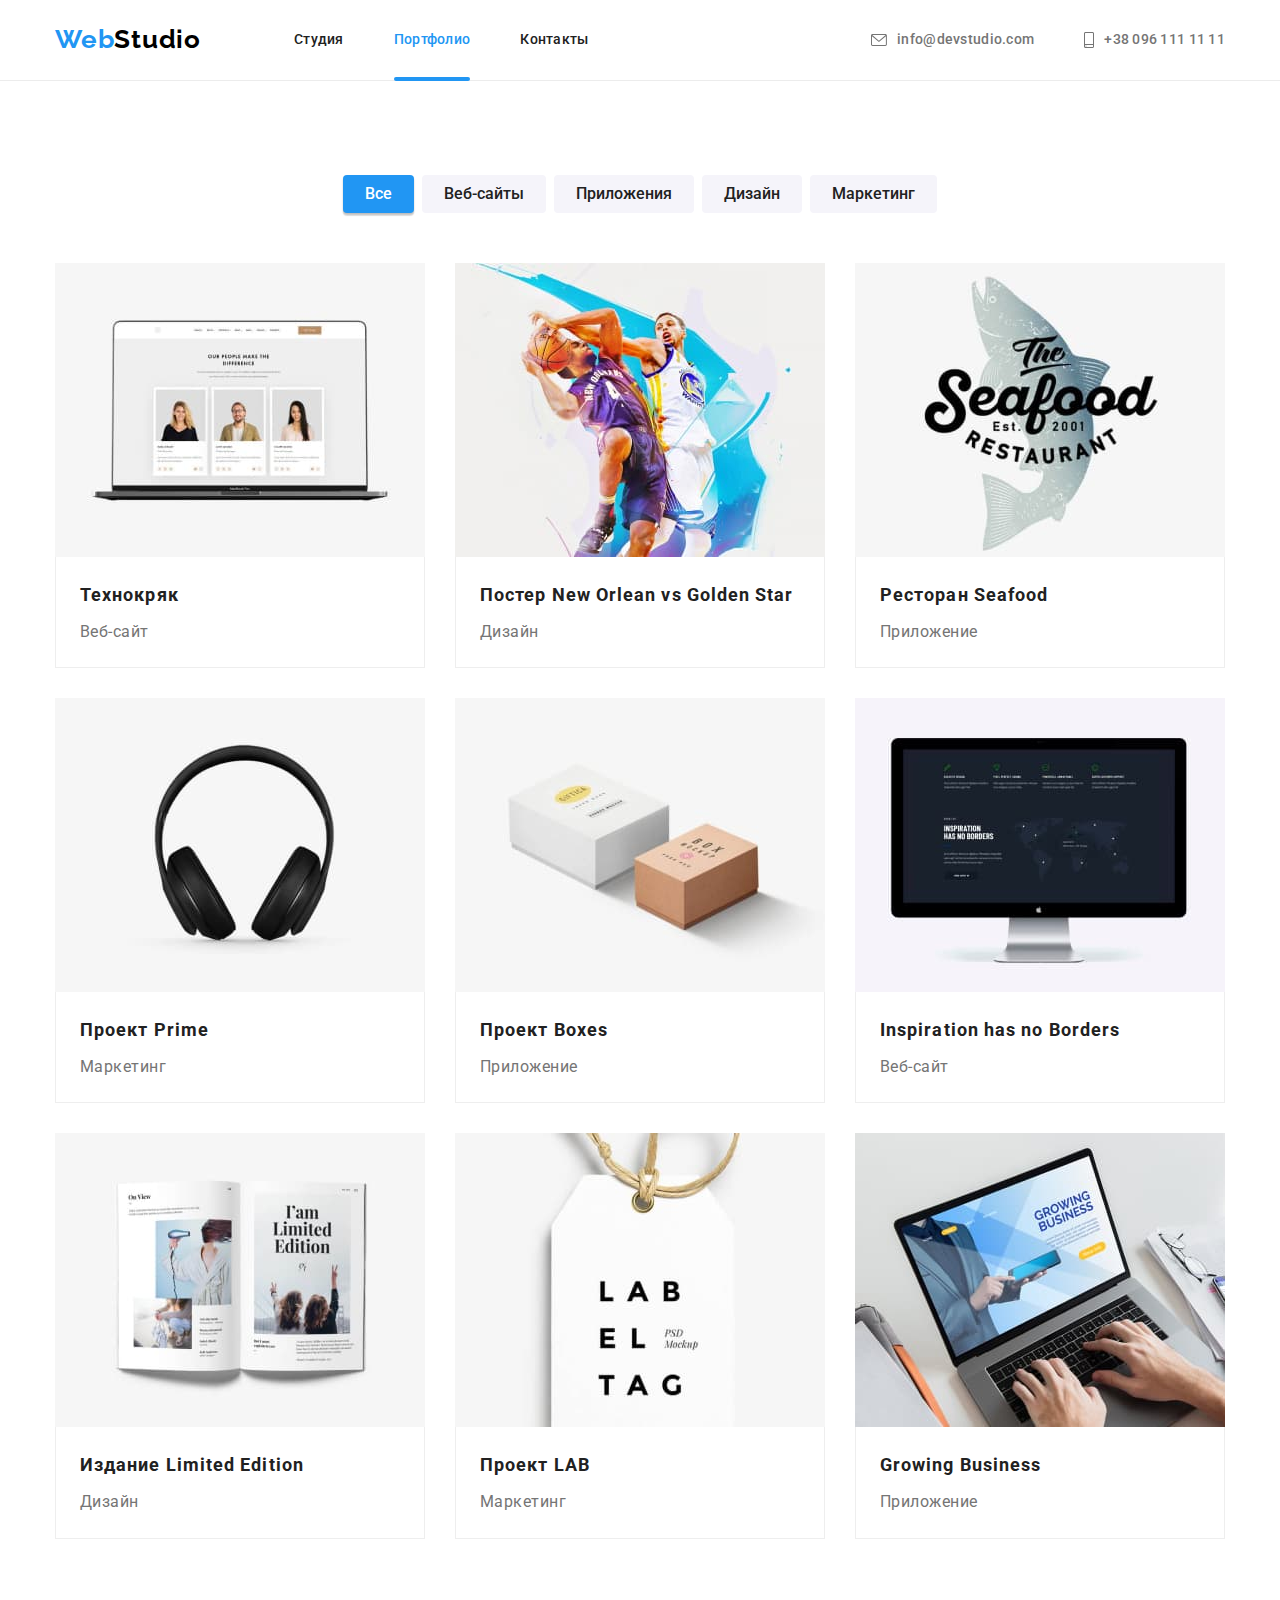
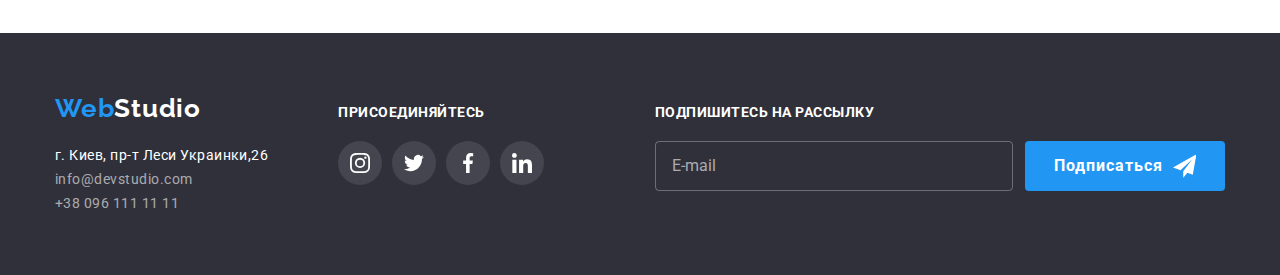
==== portfolio.html @ d6320205 "BEM Portfolio" ====
<!DOCTYPE html>
<html lang="ru">
  <head>
    <meta charset="UTF-8" />
    <meta http-equiv="X-UA-Compatible" content="IE=edge" />
    <meta name="viewport" content="width=device-width, initial-scale=1.0" />
    <title>Портфолио</title>
    <link rel="preconnect" href="https://fonts.googleapis.com" />
    <link rel="preconnect" href="https://fonts.gstatic.com" crossorigin />
    <link
      href="https://fonts.googleapis.com/css2?family=Raleway:wght@700&family=Roboto:wght@400;500;700;900&display=swap"
      rel="stylesheet"
    />
    <link
      rel="stylesheet"
      href="https://cdnjs.cloudflare.com/ajax/libs/modern-normalize/1.1.0/modern-normalize.min.css"
    />
    <link rel="stylesheet" href="./css/styles.css" />
  </head>
  <body>
    <!-- Container Header -->

    <header class="header">
      <div class="header__page conteiner">
        <!-- Header Navigation -->
        <nav class="nav">
          <a lang="en" href="./index.html" class="logo nav__logo link"
            >Web<span class="logo__black">Studio</span></a
          >
          <ul class="nav__list list">
            <li class="nav__item">
              <a href="./index.html" class="nav__link link">Студия</a>
            </li>
            <li class="nav__item nav__item--current">
              <a href="./portfolio.html" class="nav__link link nav__link--current">Портфолио</a>
            </li>
            <li class="nav__item"><a href="" class="nav__link link">Контакты</a></li>
          </ul>
        </nav>

        <!-- Header Contects -->

        <ul class="contacts list">
          <li class="contacts__item">
            <a class="contacts__link link" href="mailto:info@devstudio.com">
              <svg class="contacts__icon" width="16" height="12">
                <use href="./images/icons.svg#envelope"></use>
              </svg>
              info@devstudio.com
            </a>
          </li>
          <li class="contacts__item">
            <a class="contacts__link link" href="tel:+380961111111">
              <svg class="contacts__icon" width="10" height="16">
                <use href="./images/icons.svg#smartphone"></use>
              </svg>
              +38 096 111 11 11
            </a>
          </li>
        </ul>
      </div>
    </header>

    <!-- Container Portfolio -->

    <main>
      <!-- section Portfolio -->

      <section class="works section">
        <div class="conteiner">
          <!-- Potrfolio navigation -->

          <ul class="buttons list">
            <li class="buttons__item">
              <button type="button" class="button works__button works__button--current">Все</button>
            </li>

            <li class="buttons__item">
              <button type="button" class="button works__button">Веб-сайты</button>
            </li>

            <li class="buttons__item">
              <button type="button" class="button works__button">Приложения</button>
            </li>

            <li class="buttons__item">
              <button type="button" class="button works__button">Дизайн</button>
            </li>

            <li class="buttons__item">
              <button type="button" class="button works__button">Маркетинг</button>
            </li>
          </ul>

          <!-- Works -->

          <h1 class="works__titel visually-hidden">Работы</h1>
          <ul class="works__list list">
            <li class="works__item">
              <a class="ptoduct link" href="">
                <div class="product__thumb">
                  <img
                    src="./images/portfol-1.jpg"
                    alt="ноутбук с вебсайтом"
                    width="370"
                    height="294"
                  />

                  <div class="ptoduct__overlay">
                    <p class="ptoduct__info">
                      Технокряк это современная площадка распространения коронавируса. Компании
                      используют эту платформу для цифрового шпионажа и атак на защищённые сервера
                      конкурентов.
                    </p>
                  </div>
                </div>

                <div class="ptoduct__name">
                  <h2 class="ptoduct__caption">Технокряк</h2>
                  <p class="ptoduct__text">Веб-сайт</p>
                </div>
              </a>
            </li>

            <li class="works__item">
              <a class="ptoduct link" href="">
                <div class="product__thumb">
                  <img src="./images/portfol-2.jpg" alt="баскетболисты" width="370" height="294" />
                  <div class="ptoduct__overlay">
                    <p class="ptoduct__info">
                      Lorem ipsum dolor sit amet consectetur adipisicing elit. Explicabo aliquam
                      ipsam enim dolor reiciendis repellat non, saepe obcaecati praesentium quas
                      repellendus rerum aspernatur accusantium in illum cupiditate minima provident
                      quae.
                    </p>
                  </div>
                </div>

                <div class="ptoduct__name">
                  <h2 class="ptoduct__caption">
                    Постер <span lang="en">New Orlean vs Golden Star</span>
                  </h2>
                  <p class="ptoduct__text">Дизайн</p>
                </div>
              </a>
            </li>

            <li class="works__item">
              <a class="ptoduct link" href="">
                <div class="product__thumb">
                  <img src="./images/portfol-3.jpg" alt="лого с рыбой" width="370" height="294" />
                  <div class="ptoduct__overlay">
                    <p class="ptoduct__info">
                      Lorem ipsum dolor sit amet consectetur adipisicing elit. Explicabo aliquam
                      ipsam enim dolor reiciendis repellat non, saepe obcaecati praesentium quas
                      repellendus rerum aspernatur accusantium in illum cupiditate minima provident
                      quae.
                    </p>
                  </div>
                </div>

                <div class="ptoduct__name">
                  <h2 class="ptoduct__caption">Ресторан <span lang="en">Seafood</span></h2>
                  <p class="ptoduct__text">Приложение</p>
                </div>
              </a>
            </li>

            <li class="works__item">
              <a class="ptoduct link" href="">
                <div class="product__thumb">
                  <img src="./images/portfol-4.jpg" alt="наушники" width="370" height="294" />
                  <div class="ptoduct__overlay">
                    <p class="ptoduct__info">
                      Lorem ipsum dolor sit amet consectetur adipisicing elit. Explicabo aliquam
                      ipsam enim dolor reiciendis repellat non, saepe obcaecati praesentium quas
                      repellendus rerum aspernatur accusantium in illum cupiditate minima provident
                      quae.
                    </p>
                  </div>
                </div>

                <div class="ptoduct__name">
                  <h2 class="ptoduct__caption">Проект <span>Prime</span></h2>
                  <p class="ptoduct__text">Маркетинг</p>
                </div>
              </a>
            </li>

            <li class="works__item">
              <a class="ptoduct link" href="">
                <div class="product__thumb">
                  <img src="./images/portfol-5.jpg" alt="две коробки" width="370" height="294" />
                  <div class="ptoduct__overlay">
                    <p class="ptoduct__info">
                      Lorem ipsum dolor sit amet consectetur adipisicing elit. Explicabo aliquam
                      ipsam enim dolor reiciendis repellat non, saepe obcaecati praesentium quas
                      repellendus rerum aspernatur accusantium in illum cupiditate minima provident
                      quae.
                    </p>
                  </div>
                </div>

                <div class="ptoduct__name">
                  <h2 class="ptoduct__caption">Проект <span lang="en">Boxes</span></h2>
                  <p class="ptoduct__text">Приложение</p>
                </div>
              </a>
            </li>

            <li class="works__item">
              <a class="ptoduct link" href="">
                <div class="product__thumb">
                  <img
                    src="./images/portfol-6.jpg"
                    alt="монитор компьютера"
                    width="370"
                    height="294"
                  />
                  <div class="ptoduct__overlay">
                    <p class="ptoduct__info">
                      Lorem ipsum dolor sit amet consectetur adipisicing elit. Explicabo aliquam
                      ipsam enim dolor reiciendis repellat non, saepe obcaecati praesentium quas
                      repellendus rerum aspernatur accusantium in illum cupiditate minima provident
                      quae.
                    </p>
                  </div>
                </div>
                <div class="ptoduct__name">
                  <h2 lang="en" class="ptoduct__caption">Inspiration has no Borders</h2>
                  <p class="ptoduct__text">Веб-сайт</p>
                </div>
              </a>
            </li>

            <li class="works__item">
              <a class="ptoduct link" href="">
                <div class="product__thumb">
                  <img
                    src="./images/portfol-7.jpg"
                    alt="развернутая книга"
                    width="370"
                    height="294"
                  />
                  <div class="ptoduct__overlay">
                    <p class="ptoduct__info">
                      Lorem ipsum dolor sit amet consectetur adipisicing elit. Explicabo aliquam
                      ipsam enim dolor reiciendis repellat non, saepe obcaecati praesentium quas
                      repellendus rerum aspernatur accusantium in illum cupiditate minima provident
                      quae.
                    </p>
                  </div>
                </div>
                <div class="ptoduct__name">
                  <h2 class="ptoduct__caption">Издание <span lang="en">Limited Edition</span></h2>
                  <p class="ptoduct__text">Дизайн</p>
                </div>
              </a>
            </li>

            <li class="works__item">
              <a class="ptoduct link" href="">
                <div class="product__thumb">
                  <img src="./images/portfol-8.jpg" alt="бирка с лого" width="370" height="294" />
                  <div class="ptoduct__overlay">
                    <p class="ptoduct__info">
                      Lorem ipsum dolor sit amet consectetur adipisicing elit. Explicabo aliquam
                      ipsam enim dolor reiciendis repellat non, saepe obcaecati praesentium quas
                      repellendus rerum aspernatur accusantium in illum cupiditate minima provident
                      quae.
                    </p>
                  </div>
                </div>
                <div class="ptoduct__name">
                  <h2 class="ptoduct__caption">Проект <span lang="en">LAB</span></h2>
                  <p class="ptoduct__text">Маркетинг</p>
                </div>
              </a>
            </li>

            <li class="works__item">
              <a class="ptoduct link" href="">
                <div class="product__thumb">
                  <img
                    src="./images/portfol-9.jpg"
                    alt="открытый ноутбук с руками"
                    width="370"
                    height="294"
                  />
                  <div class="ptoduct__overlay">
                    <p class="ptoduct__info">
                      Lorem ipsum dolor sit amet consectetur adipisicing elit. Explicabo aliquam
                      ipsam enim dolor reiciendis repellat non, saepe obcaecati praesentium quas
                      repellendus rerum aspernatur accusantium in illum cupiditate minima provident
                      quae.
                    </p>
                  </div>
                </div>
                <div class="ptoduct__name">
                  <h2 lang="en" class="ptoduct__caption">Growing Business</h2>
                  <p class="ptoduct__text">Приложение</p>
                </div>
              </a>
            </li>
          </ul>
        </div>
      </section>
    </main>

    <!-- Container Information -->

    <footer class="footer">
      <div class="conteiner footer__conteiner">
        <!-- Address -->

        <div class="address">
          <a lang="en" href="./index.html" class="logo footer__logo link"
            >Web<span class="logo__white">Studio</span></a
          >
          <address>
            <ul class="address__list list">
              <li class="address__item">
                <a
                  href="https://goo.gl/maps/yYDRXDm1d8VH44QLA"
                  target="_blank"
                  class="address__map link"
                  >г. Киев, пр-т Леси Украинки,26</a
                >
              </li>
              <li class="address__item">
                <a href="mailto:info@devstudio.com" class="address__mail link"
                  >info@devstudio.com</a
                >
              </li>
              <li class="address__item">
                <a href="tel:+380961111111" class="address__tel link">+38 096 111 11 11</a>
              </li>
            </ul>
          </address>
        </div>

        <!-- Footer Links -->

        <div class="footer-links">
          <b class="footer-links__caption">присоединяйтесь</b>
          <ul class="networks list">
            <li class="networks__item">
              <a class="networks__icon networks__icon--fotter" href="" aria-label="instagram">
                <svg class="networks__svg networks__svg--footer">
                  <use href="./images/icons.svg#instagram"></use>
                </svg>
              </a>
            </li>

            <li class="networks__item">
              <a class="networks__icon networks__icon--fotter" href="" aria-label="twitter">
                <svg class="networks__svg networks__svg--footer">
                  <use href="./images/icons.svg#twitter"></use>
                </svg>
              </a>
            </li>

            <li class="networks__item">
              <a class="networks__icon networks__icon--fotter" href="" aria-label="facebook">
                <svg class="networks__svg networks__svg--footer">
                  <use href="./images/icons.svg#facebook"></use>
                </svg>
              </a>
            </li>

            <li class="networks__item">
              <a class="networks__icon networks__icon--fotter" href="" aria-label="linkedin">
                <svg class="networks__svg networks__svg--footer">
                  <use href="./images/icons.svg#linkedin"></use>
                </svg>
              </a>
            </li>
          </ul>
        </div>

        <!-- Footer mailing -->

        <form name="footer-form" autocomplete="on" class="footer-form">
          <strong class="footer-form__titel">Подпишитесь на рассылку</strong>
          <div class="mailing">
            <input type="email" name="mail" placeholder="E-mail" class="mailing__input" />

            <button type="submit" class="button footer__button">
              Подписаться
              <svg class="button__icon" width="24" height="24">
                <use href="./images/icons.svg#icon-send"></use>
              </svg>
            </button>
          </div>
        </form>
      </div>
    </footer>

    <script>
      const { height: headerHeight } = document.querySelector('.header').getBoundingClientRect();
      document.body.style.paddingTop = `${headerHeight}px`;
    </script>
  </body>
</html>
---- css/styles.css ----
/* основной цвет текста #757575 */
/* вторичный цвет текста #212121 */
/* дополнительный цвет белый #FFFFFF */
/* дополнительный цвет черный #000000 */
/* акцент #2196F3 */
/* вторичный цвет фона #2F303A */
/* вторичный цвет белого фона #F5F4FA */
:root {
  --primary-text-color: #757575;
  --secondary-text-color: #212121;
  --white-text-color: #ffffff;
  --black-text-color: #000000;
  --mailing-text-color: rgba(255, 255, 255, 0.6);
  --placeholder-text-color: rgba(117, 117, 117, 0.5);
  --accent-color: #2196f3;
  --accent-color-transparency: rgba(33, 150, 243, 0.9);
  --accent-color-secondary: #188ce8;
  --background-primary-color: #ffffff;
  --background-accent-color: #2f303a;
  --background-secondary-color: #f5f4fa;
  --background-img-color: #c4c4c4;
  --background-link-color: rgba(255, 255, 255, 0.1);
  --bg-linear-gradient: rgba(47, 48, 58, 0.4);
  --bg-secondary-gradient: rgba(47, 48, 58, 0.8);
  --bg-model-window: rgba(0, 0, 0, 0.2);
  --address-color: rgba(255, 255, 255, 0.6);
  --border: 1px solid #ececec;
  --border-secondary: 1px solid #eeeeee;
  --icon-color: #afb1b8;
  --border-icon: 1px solid #afb1b8;
  --border-icon-accent: 1px solid #2196f3;
  --border-footer-mailing: 1px solid rgba(255, 255, 255, 0.3);
  --border-model-input: 1px solid rgba(33, 33, 33, 0.2);
  --border-model-input-focus: 1px solid #2196F3;
  --box-shadow: 0px 1px 3px rgba(0, 0, 0, 0.12), 0px 1px 1px rgba(0, 0, 0, 0.14),
    0px 2px 1px rgba(0, 0, 0, 0.2);
  --box-shadow-works: 0px 4px 4px rgba(0, 0, 0, 0.25), 0px 1px 1px rgba(0, 0, 0, 0.12),
    0px 4px 4px rgba(0, 0, 0, 0.06), 1px 4px 6px rgba(0, 0, 0, 0.16);
  --box-shadow-works-nav: 0px 3px 1px rgba(0, 0, 0, 0.1), 0px 1px 2px rgba(0, 0, 0, 0.08),
    0px 2px 2px rgba(0, 0, 0, 0.12);
  --transition: 250ms cubic-bezier(0.4, 0, 0.2, 1);
}

body {
  background-color: var(--background-primary-color);
  color: var(--primary-text-color);

  font-family: 'Roboto', sans-serif;
  letter-spacing: 0.03em;
}
h1,
h2,
h3,
ul,
p {
  margin: 0;
}
img {
  display: block;
  max-width: 100%;
  height: auto;
}
.conteiner {
  width: 1200px;
  margin-left: auto;
  margin-right: auto;
  padding: 0 15px;
}
.link {
  text-decoration: none;
}
.list {
  padding: 0;
  margin: 0;
  list-style: none;
}
.visually-hidden {
  position: absolute;
  width: 1px;
  height: 1px;
  margin: -1px;
  border: 0;
  padding: 0;
  clip: rect(0 0 0 0);
  overflow: hidden;
}

/* --------------------------------Networks------------------------------ */
.networks {
  display: flex;
}
.networks__item:not(:last-child) {
  margin-right: 10px;
}
.networks__icon {
  display: flex;
  justify-content: center;
  align-items: center;
  width: 44px;
  height: 44px;
  border-radius: 50%;
  transition: background-color var(--transition);
}
.networks__icon:hover,
.networks__icon:focus {
  background-color: var(--accent-color);
}
.networks__icon--fotter {
  background-color: var(--background-link-color);
}
.networks__svg {
  width: 20px;
  height: 20px;
}
.networks__svg--footer {
  fill: var(--background-primary-color);
}
.networks__svg--team {
fill: var(--icon-color);
transition: fill var(--transition);
}
.networks__icon:hover .networks__svg--team,
.networks__icon:focus .networks__svg--team {
  fill: var(--background-primary-color);
}
/* ------------------------------------LOGO------------------------------ */

.logo {
  color: var(--accent-color);

  font-family: 'Raleway', sans-serif;
  font-weight: 700;
  font-size: 26px;
  line-height: 1.2;
  letter-spacing: 0.03em;
}
.nav__logo {
  padding: 24px 0;
}
.logo__black {
  color: var(--black-text-color);
}
.footer__logo {
  display: inline-block;
  margin-bottom: 20px;
}
.logo__white {
  color: var(--white-text-color);
}

/* ------------------------------Conteiner Header------------------------ */

.header {
  position: fixed;
  top: 0;
  left: 0;
  width: 100%;
  min-height: 80px;
  z-index: 1;

  border-bottom: var(--border);
  background-color: var(--background-primary-color);

  font-weight: 500;
  font-size: 14px;
  line-height: 1.14;
  letter-spacing: 0.02em;
}
.header__page {
  display: flex;
}
/* --------------------------Header navigation--------------------------- */

.nav {
  display: flex;
  align-items: center;
}
.nav__list {
  position: relative;
  display: flex;
  margin-left: 93px;
}
.nav__link {
  display: block;
  padding: 32px 0;
  color: var(--secondary-text-color);
  transition: color var(--transition);
}
.nav__link--current,
.nav__link:hover,
.nav__link:focus {
  color: var(--accent-color);
}
.nav__item:not(:last-child) {
  margin-right: 50px;
}
.nav__item--current {
  position: relative;
}
.nav__item--current::after {
  position: absolute;
  left: 0;
  bottom: -1px;

  display: inline-block;
  content: '';
  width: 100%;
  height: 4px;
  border-radius: 2px;
  background-color: var(--accent-color);
}

/* -----------------------------Header Contects-------------------------- */

.contacts {
  display: flex;
  margin-left: auto;
}
.contacts__item:not(:last-child) {
  margin-right: 50px;
}
.contacts__link {
  display: flex;
  padding: 32px 0;
  align-items: center;
  color: var(--primary-text-color);
  transition: color var(--transition);
}
.contacts__link:hover,
.contacts__link:focus {
  color: var(--accent-color);
}
.contacts__icon {
  display: inline-block;
  margin-right: 10px;
  fill: var(--primary-text-color);
  transition: color var(--transition);
}
.contacts__link:hover .contacts__icon,
.contacts__link:focus .contacts__icon {
  fill: var(--accent-color);
}

/* ---------------------------------Hero-------------------------------- */

.hero {
  max-width: 1600px;
  height: 600px;
  margin-left: auto;
  margin-right: auto;
  padding: 200px 0;
  background-color: var(--background-img-color);
  background-image: linear-gradient(to right, var(--bg-linear-gradient), var(--bg-linear-gradient)),
    url(../images/bg-img.jpg);
  background-size: 1600px;
  background-position: cover;
  background-repeat: no-repeat;
  text-align: center;
}
.hero__page {
  width: 696px;
}
.hero__title {
  margin-bottom: 30px;
  color: var(--white-text-color);

  font-weight: 900;
  font-size: 44px;
  line-height: 1.5;
  text-align: center;
  letter-spacing: 0.06em;
  text-transform: uppercase;
}

/* -------------------------------Sections------------------------------- */

.section {
  padding: 94px 0;
}
.section__title {
  color: var(--secondary-text-color);

  font-weight: 700;
  font-size: 36px;
  line-height: 1.17;
  text-align: center;
}

/* ----------------------------------Specifics-------------------------- */

.specifics__list {
  display: flex;
}
.specifics__item {
  max-width: 270px;
}
.specifics__item:not(:last-child) {
  margin-right: 30px;
}
.specifics__icon {
  display: flex;
  height: 120px;
  margin-bottom: 30px;
  background-color: var(--background-secondary-color);
  border-radius: 4px;
  justify-content: center;
  align-items: center;
}
.specifics__svg {
  width: 70px;
  height: 70px;
}
.specifics__caption {
  color: var(--secondary-text-color);
  margin-bottom: 10px;

  font-weight: 700;
  font-size: 14px;
  line-height: 1.14;
  text-transform: uppercase;
}
.specifics__text {
  font-size: 14px;
  line-height: 1.7;
}

/* --------------------------------Features------------------------------ */

.features {
  padding-top: 0;
}
.features__title {
  margin-bottom: 50px;
}
.features__list {
  display: flex;
}
.features__item:not(:last-child) {
  margin-right: 30px;
}
.features__card {
  position: relative;
}
.features__thumb {
  display: flex;
  position: absolute;
  bottom: 0;
  width: 100%;
  height: 70px;
  justify-content: center;
  align-items: center;
  background-color: var(--bg-secondary-gradient);
}
.features__caption {
  color: var(--white-text-color);

  font-weight: 700;
  font-size: 14px;
  line-height: 1.14;
  text-align: center;
  letter-spacing: 0.03em;
  text-transform: uppercase;
}

/* --------------------------------Team---------------------------------- */

.team {
  background-color: var(--background-secondary-color);
}
.team__title {
  margin-bottom: 50px;
}
.team__list {
  display: flex;
}
.team__item {
  max-width: 270px;
  border-radius: 0px 0px 4px 4px;
  background-color: var(--background-primary-color);
  box-shadow: var(--box-shadow);
}
.team__item:not(:last-child) {
  margin-right: 30px;
}
.team__card {
  padding: 30px;
}
.team__caption {
  color: var(--secondary-text-color);
  margin-bottom: 10px;

  font-weight: 500;
  font-size: 16px;
  line-height: 1.19;
  text-align: center;
}
.team__text {
  font-size: 16px;
  line-height: 1.19;
  text-align: center;
  margin-bottom: 16px;
}

/* -------------------------------Clients------------------------------- */

.clients__title {
  margin-bottom: 50px;
}
.clients__list {
  display: flex;
}
.clients__item:not(:last-child) {
  margin-right: 30px;
}
.clients-links {
  display: flex;
  justify-content: center;
  align-items: center;
  width: 170px;
  height: 92px;
  border: var(--border-icon);
  border-radius: 4px;
  transition: border var(--transition);
}
.clients-links:hover,
.clients-links:focus {
  border: var(--border-icon-accent);
}
.clients-links__icon {
  fill: var(--icon-color);
  transition: fill var(--transition);
}
.clients-links:hover .clients-links__icon,
.clients-links:focus .clients-links__icon {
  fill: var(--accent-color);
}

/* ---------------------------------Footer------------------------------ */

.footer {
  padding-top: 60px;
  padding-bottom: 60px;
  background-color: var(--background-accent-color);
}
.footer__conteiner {
  display: flex;
  align-items: baseline;
}

/* ---------------------------Footer address---------------------------- */

.address {
  margin-right: 70px;
}
.address__list {
  font-style: normal;
  font-size: 14px;
  line-height: 1.7;
}
.address-item:not(:last-child) {
  margin-bottom: 9px;
}
.address__map {
  color: var(--white-text-color);
  transition: color var(--transition);
}
.address__mail,
.address__tel {
  color: var(--address-color);
  transition: color var(--transition);
}
.address__map:hover,
.address__mail:hover,
.address__tel:hover,
.address__map:focus,
.address__mail:focus,
.address__tel:focus {
  color: var(--accent-color);
}

/* ------------------------------Footer links--------------------------- */

.footer-links__caption {
  display: inline-block;
  margin-bottom: 20px;
  color: var(--white-text-color);

  font-weight: 700;
  font-size: 14px;
  line-height: 1.14;
  text-transform: uppercase;
}

/* ------------------------------Footer form----------------------------- */

.footer-form {
  display: flex;
  flex-direction: column;
  width: 570px;
  margin-left: auto;
}
.footer-form__titel {
  margin-bottom: 20px;
  color: var(--white-text-color);

  font-weight: 700;
  font-size: 14px;
  line-height: 1.14;
  text-transform: uppercase;
}
.mailing {
  display: flex;

  align-items: stretch;
}


.mailing__input {
  display: inline-block;
  padding-left: 16px;
  width: 100%;
  border: var(--border-footer-mailing);
  border-radius: 4px;
  background-color: transparent;

 color: var(--mailing-text-color);
}
.mailing__input::placeholder {
  color: var(--mailing-text-color);

  font-size: 16px;
  line-height: 1.25px;
}

/* ---------------------Portfolio navigation---------------------------- */

.buttons {
  margin-bottom: 50px;
  display: flex;
  justify-content: center;
}
.buttons__item:not(:last-child) {
  margin-right: 8px;
}

/* -----------------------------Portfolio Works------------------------- */

.works__list {
  display: flex;
  flex-wrap: wrap;
}
.works__item {
  width: 370px;
  margin-right: 30px;
  margin-bottom: 30px;
}
.works__item:nth-child(3n) {
  margin-right: 0;
}
.works__item:nth-last-child(-n + 3) {
  margin-bottom: 0;
}
.product {
  display: block;
  transition: box-shadow var(--transition);
}
.product:hover,
.product:focus {
  box-shadow: var(--box-shadow-works);
}
.product__thumb {
  position: relative;
  overflow: hidden;
}
.ptoduct__overlay {
  position: absolute;
  top: 0;
  left: 0;
  width: 100%;
  height: 100%;
  padding: 63px 24px;
  background-color: var(--accent-color-transparency);

  transition: transform var(--transition), opacity var(--transition);
  transform: translateY(100%);

  overflow: auto;
  opacity: 0;
}
.ptoduct:hover .ptoduct__overlay,
.ptoduct:focus .ptoduct__overlay {
  transform: translateY(0);
  opacity: 1;
}
.ptoduct__info {
  color: var(--white-text-color);
  font-size: 18px;
  line-height: 1.56;
}
.ptoduct__name {
  border: var(--border-secondary);
  border-top: none;
  padding: 20px 24px;
}
.ptoduct__caption {
  color: var(--secondary-text-color);
  margin-bottom: 4px;

  font-weight: 700;
  font-size: 18px;
  line-height: 2;
  letter-spacing: 0.06em;
}
.ptoduct__text {
  color: var(--primary-text-color);
  font-style: normal;
  font-size: 16px;
  line-height: 1.9;
}

/* ---------------------------------Button------------------------------- */

.button {
  display: inline-block;
  font-family: inherit;
  text-align: center;
  border: 0;
  border-radius: 4px;
  transition: background-color var(--transition), color var(--transition);
}

.hero__button,
.footer__button,
.modal__button {
  min-width: 200px;
  padding: 10px 32px;
  background-color: var(--accent-color);
  color: var(--white-text-color);
  cursor: pointer;

  transition: background-color var(--transition), color var(--transition);

  font-weight: 700;
  font-size: 16px;
  line-height: 1.9;
  letter-spacing: 0.06em;
}
.footer__button {
  display: flex;
  align-items: center;
  margin-left: 12px;
  padding: 10px 29px;
}
.button__icon {
  display: inline-block;
  width: 24px;
  height: 24px;
  margin-left: 10px;
}
.modal__button {
  box-shadow: var(--box-shadow);
}

.hero__button:hover,
.hero__button:focus,
.footer__button:hover,
.footer__button:focus,
.modal__button:hover,
.modal__button:focus {
  background-color: var(--accent-color-secondary);
  color: var(--white-text-color);
}
.works__button {
  padding: 6px 22px;
  background-color: var(--background-secondary-color);
  color: var(--secondary-text-color);
  cursor: pointer;

  transition: background-color var(--transition), color var(--transition),
    box-shadow var(--transition);

  font-weight: 500;
  font-size: 16px;
  line-height: 1.6;
}
.works__button--current,
.works__button:hover,
.works__button:focus {
  background-color: var(--accent-color);
  color: var(--white-text-color);
  box-shadow: var(--box-shadow-works-nav);
}

/* --------------------------------Model window-------------------------- */

.backdrop {
  position: fixed;
  top: 0;
  left: 0;
  width: 100%;
  height: 100%;
  z-index: 2;
  background-color: var(--bg-model-window);

  opacity: 1;
  transition: opacity var(--transition), visibility var(--transition);
}
.backdrop.is-hidden {
  visibility: hidden;
  opacity: 0;
  pointer-events: none;
}
.backdrop.is-hidden .modal {
  transform: translate(-50%, -50%) scale(1.1);
}
.modal {
  position: absolute;
  top: 50%;
  left: 50%;

  min-width: 528px;
  min-height: 581px;
  padding: 40px;

  border-radius: 4px;
  background-color: var(--background-primary-color);
  box-shadow: var(--box-shadow);

  transform: translate(-50%, -50%) scale(1);
  transition: transform var(--transition);
}
.modal-button {
  position: absolute;
  top: 8px;
  right: 8px;

  display: flex;
  justify-content: center;
  align-items: center;

  margin: 0;
  padding: 0;
  width: 30px;
  height: 30px;

  border-radius: 50%;
  border: 1px solid rgba(0, 0, 0, 0.1);
  background-color: var(--background-primary-color);
  cursor: pointer;
}
.modal-button > .icon {
  width: 18px;
  height: 18px;
  transition: fill var(--transition);
}
.modal-button:hover .icon {
  fill: var(--accent-color);
}

/* -----------------------------Model form------------------------------ */

.modal-form {
  display: flex;
  flex-direction: column;
  align-items: center;
}
.modal-form-titel {
  display: inline-block;
  margin-bottom: 12px;
  color: var(--secondary-text-color);

  font-weight: 700;
  font-size: 20px;
  line-height: 1.15;
  text-align: center;
}
.user-input {
  display: flex;
  flex-direction: column;
  width: 100%;
  margin-bottom: 20px;
}
.modal-form-field {
  display: flex;
  flex-direction: column;
  margin-bottom: 10px;
}
.modal-form-input > span,
.modal-form-comment > span {
  margin-bottom: 4px;

  font-size: 12px;
  line-height: 1.17;
  letter-spacing: 0.01em;
}
.modal-form-input {
  position: relative;
  display: flex;
  flex-direction: column;
}
.modal-form-input > input {
  padding: 11px 12px;
  padding-left: 42px;
  height: 40px;
  border: var(--border-model-input);
  border-radius: 4px;
  outline: 0px;

  transition: border var(--transition);

  font-size: 12px;
  line-height: 1.17;
  letter-spacing: 0.01em;
}
.modal-form-input > input:hover,
.modal-form-input > input:focus,
.modal-form-comment > textarea:hover,
.modal-form-comment > textarea:focus {
  border: var(--border-model-input-focus);
  cursor: pointer;
}
.modal-form-input > input:hover + .icon,
.modal-form-input > input:focus + .icon {
  fill: var(--accent-color);
  cursor: pointer;
}
.modal-form-input > .icon {
position: absolute;
bottom: 0;
left: 12px;
 transform: translateY(-11px);
 transition: fill var(--transition);
}
.modal-form-comment {
  display: flex;
  flex-direction: column;
}
.modal-form-comment > textarea {
  padding: 12px 16px;
  width: 100%;
  height: 120px;
  border: var(--border-model-input);
  border-radius: 4px;
  resize: none;
  outline: 0px;

  font-size: 12px;
  line-height: 1.17;
  letter-spacing: 0.01em;
}
.modal-form-comment > textarea::placeholder {
  color: var(--placeholder-text-color);
  font-size: 12px;
  line-height: 1.17;
  letter-spacing: 0.01em;
}
.modal-form-policy {
  display: inline-flex;
  align-items: center;
  margin-bottom: 30px;
}
.policy-label {
  display: inline-flex;
  align-items: center;
  cursor: pointer;
}

.checkbox {
  position: absolute;
  width: 1px;
  height: 1px;
  margin: -1px;
  border: 0;
  padding: 0;
  clip: rect(0 0 0 0);
  overflow: hidden;
}
.policy-label > .icon {
  display: inline-block;
  width: 16px;
  height: 15px;
  margin-right: 7px;

  background-image: url(../images/icon-check-1.svg);
  background-repeat: no-repeat;
  background-size: contain;
  background-position: center;
  
}
.checkbox:checked + .icon {
  background-image: url(../images/icon-check-2.svg);
  background-repeat: no-repeat;
  background-size: contain;
  background-position: center;
}
.policy-text {
  font-size: 14px;
  line-height: 1.71;
}
.modal-form-policy > a {
  margin-left: 3px;
  color: var(--accent-color);
  font-size: 14px;
  line-height: 1.71;
  text-decoration-line: underline;
}
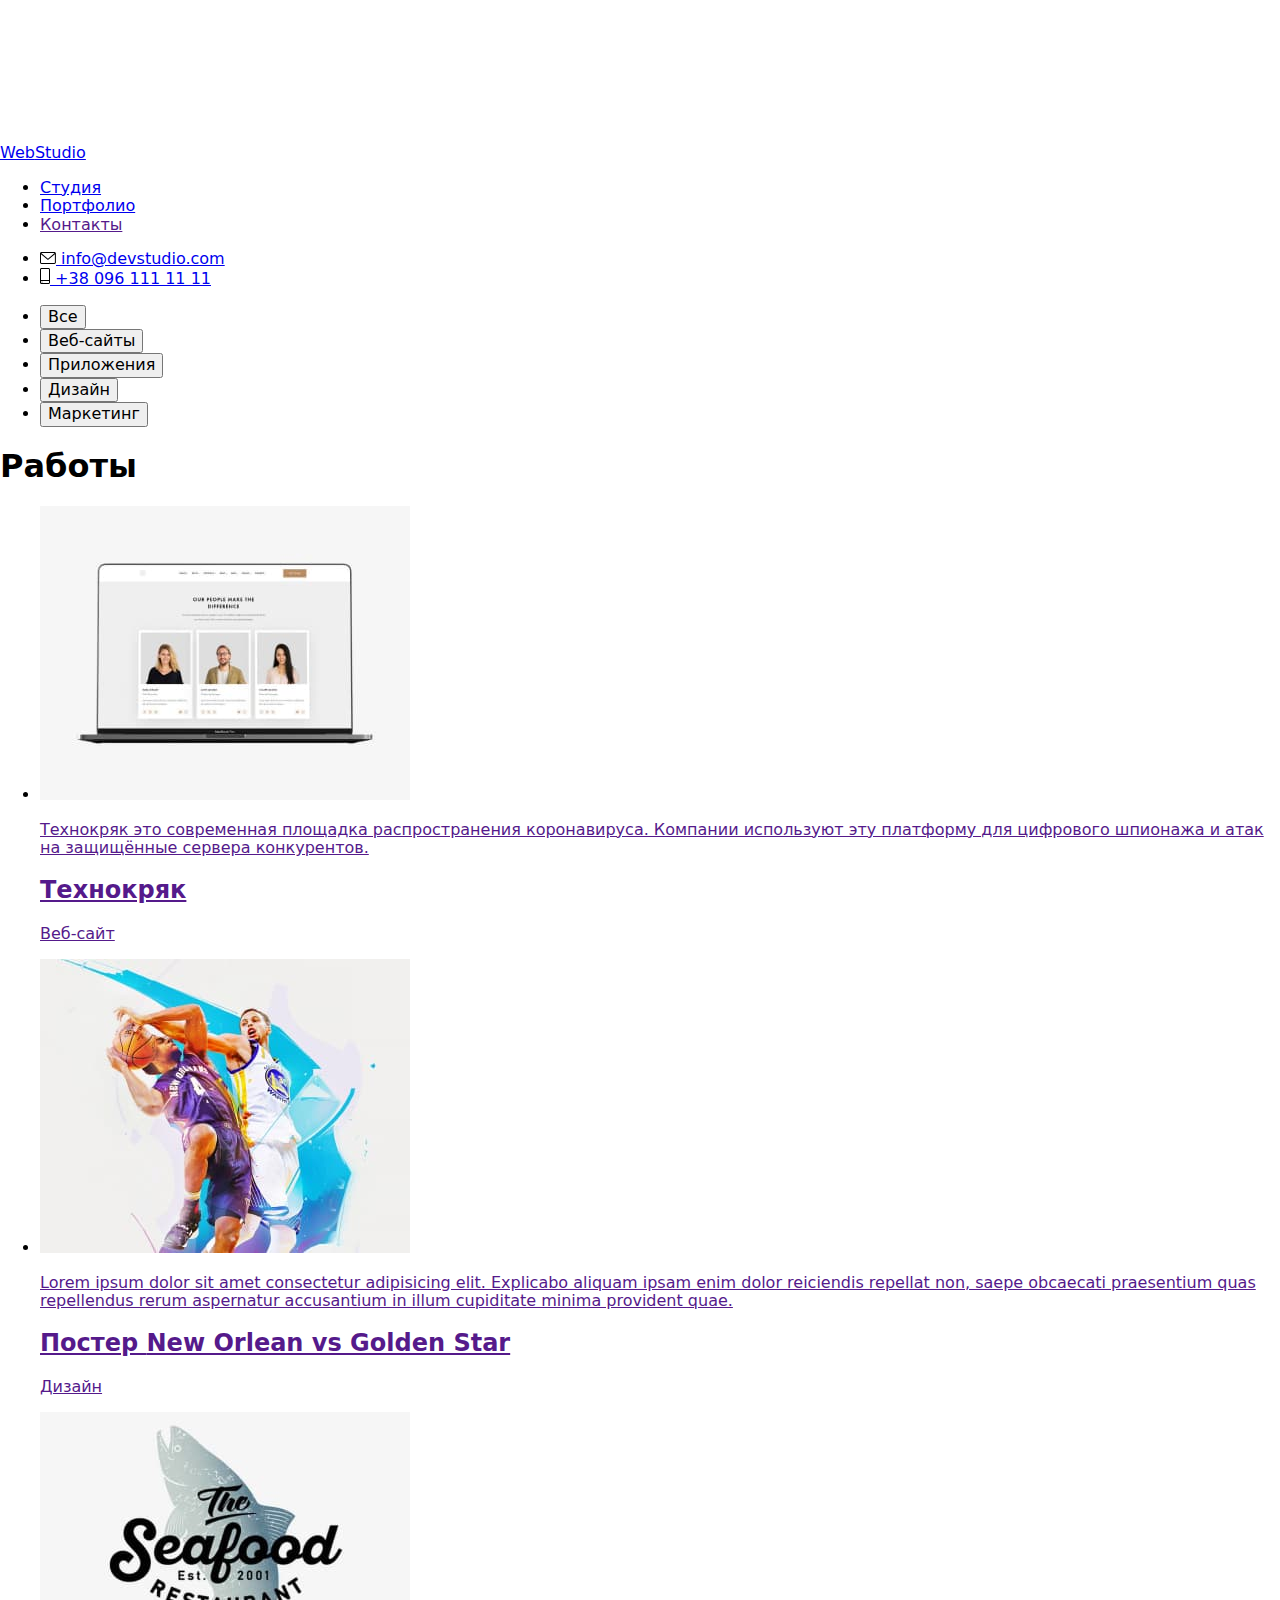
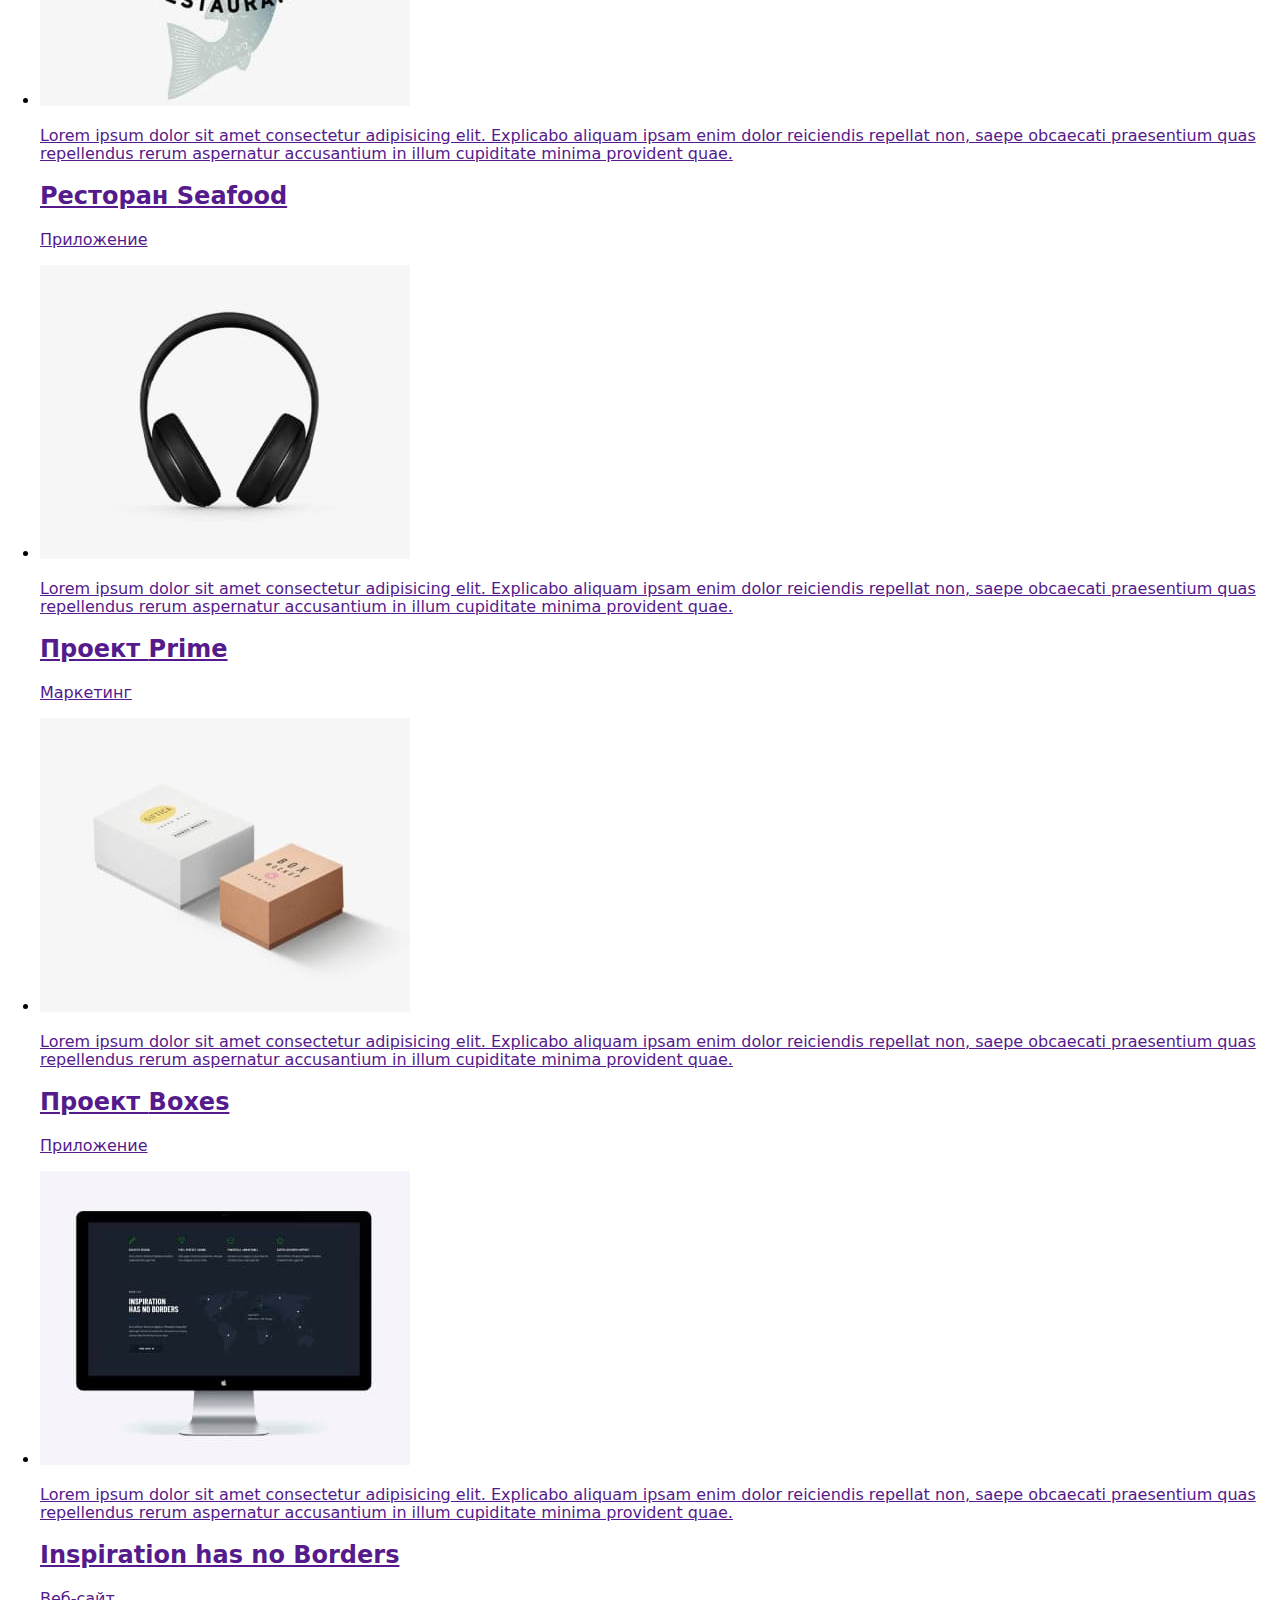
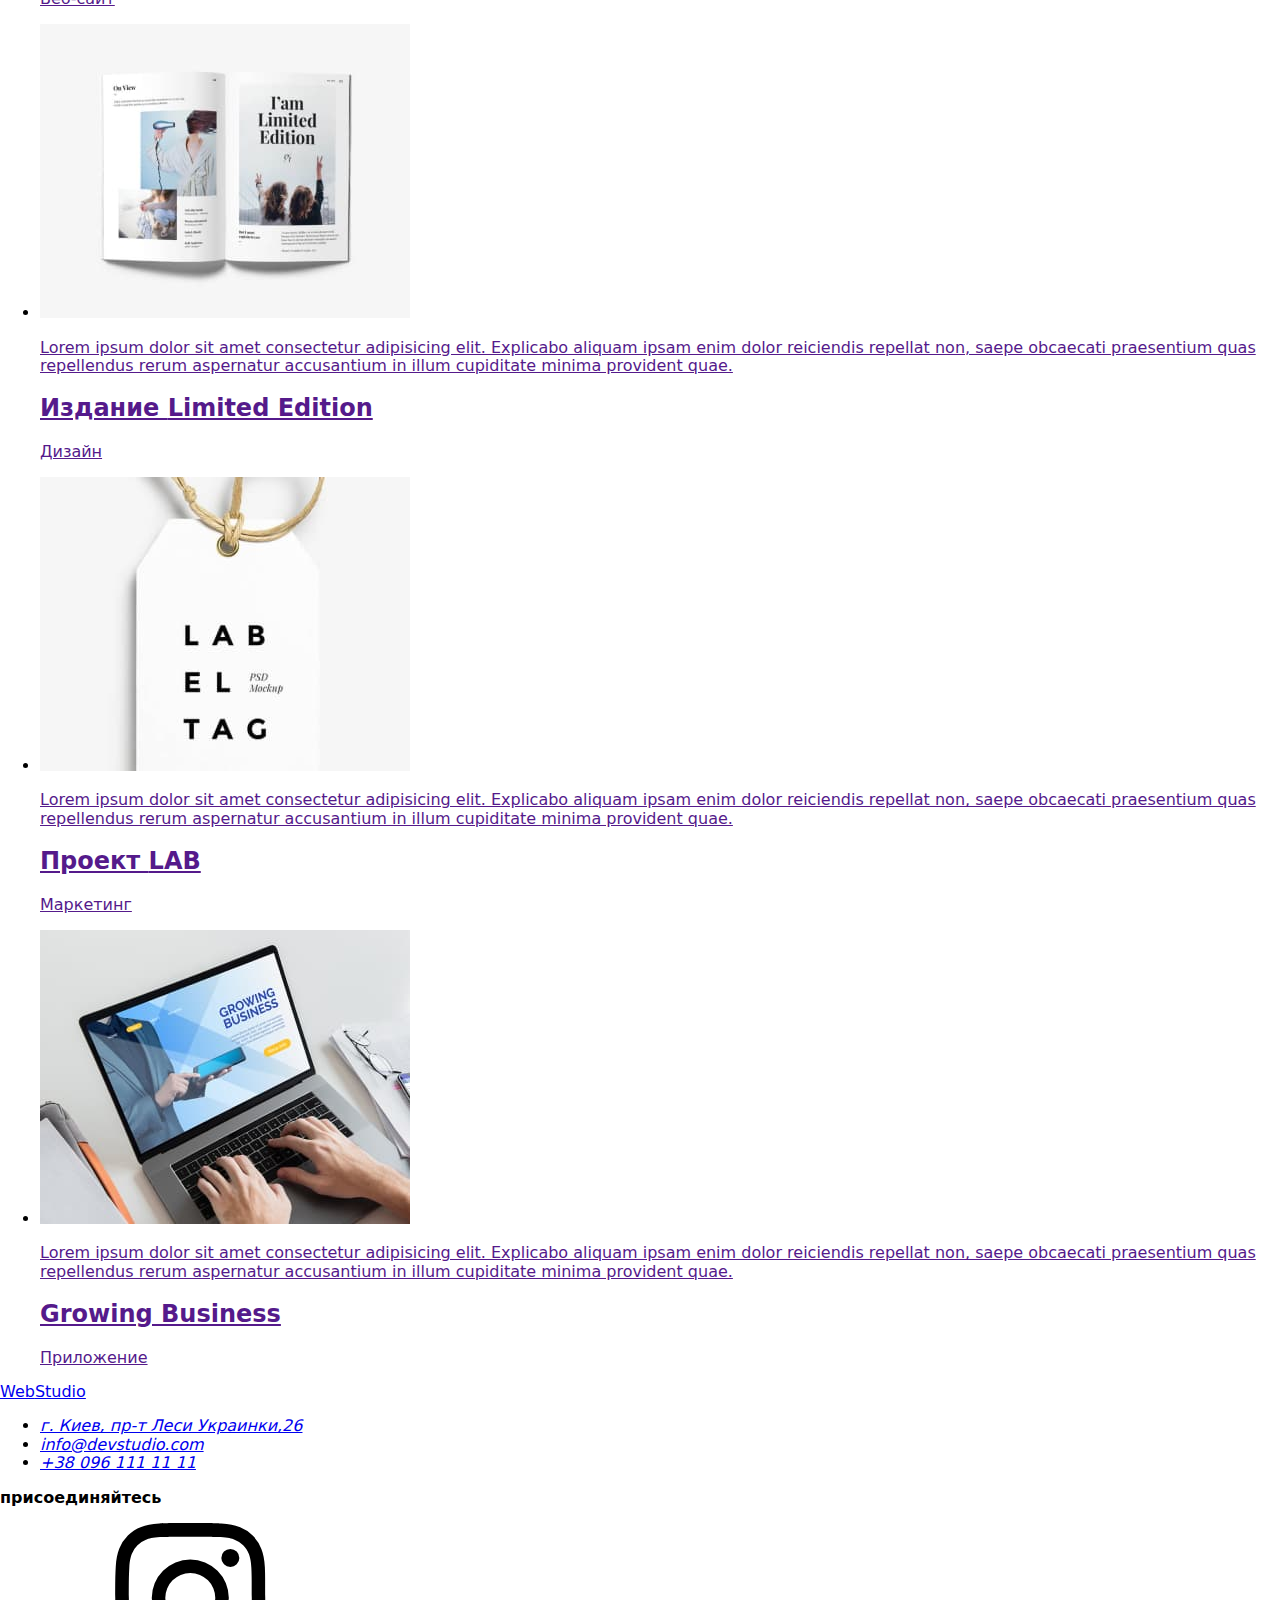
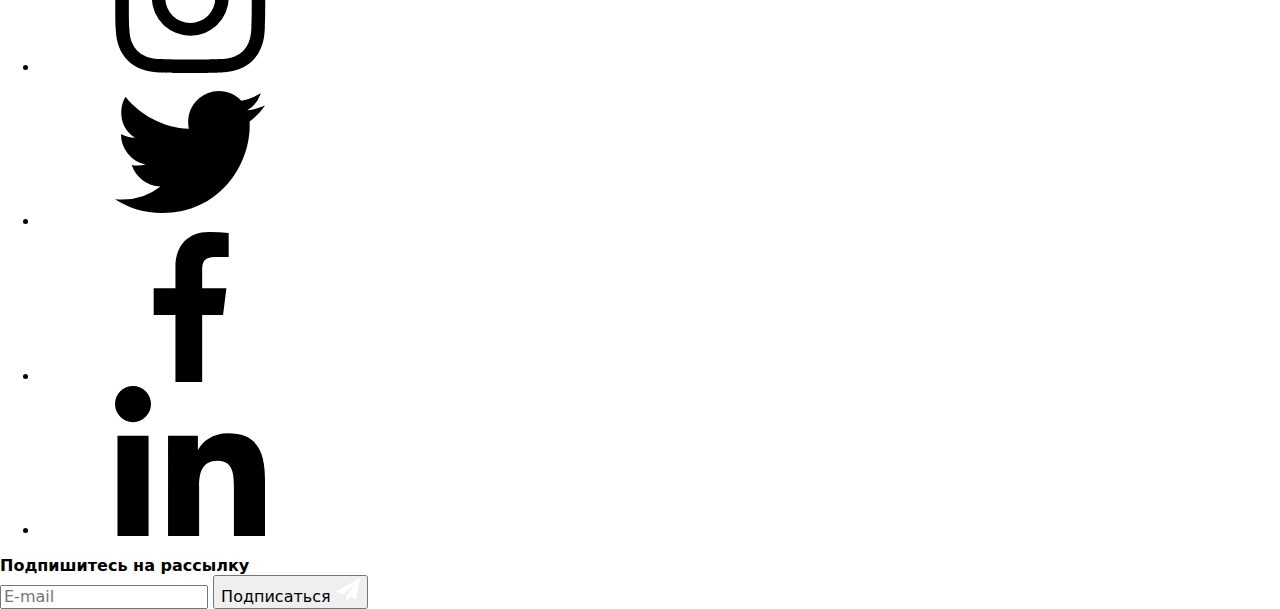
==== commit f205e655: "создание sass" ====
--- a/portfolio.html
+++ b/portfolio.html
@@ -15,7 +15,7 @@
       rel="stylesheet"
       href="https://cdnjs.cloudflare.com/ajax/libs/modern-normalize/1.1.0/modern-normalize.min.css"
     />
-    <link rel="stylesheet" href="./css/styles.css" />
+    <link rel="stylesheet" href="./css/main.min.css" />
   </head>
   <body>
     <!-- Container Header -->
--- a/css/main.min.css
+++ b/css/main.min.css
@@ -0,0 +1 @@
+/* No CSS *//*# sourceMappingURL=main.min.css.map */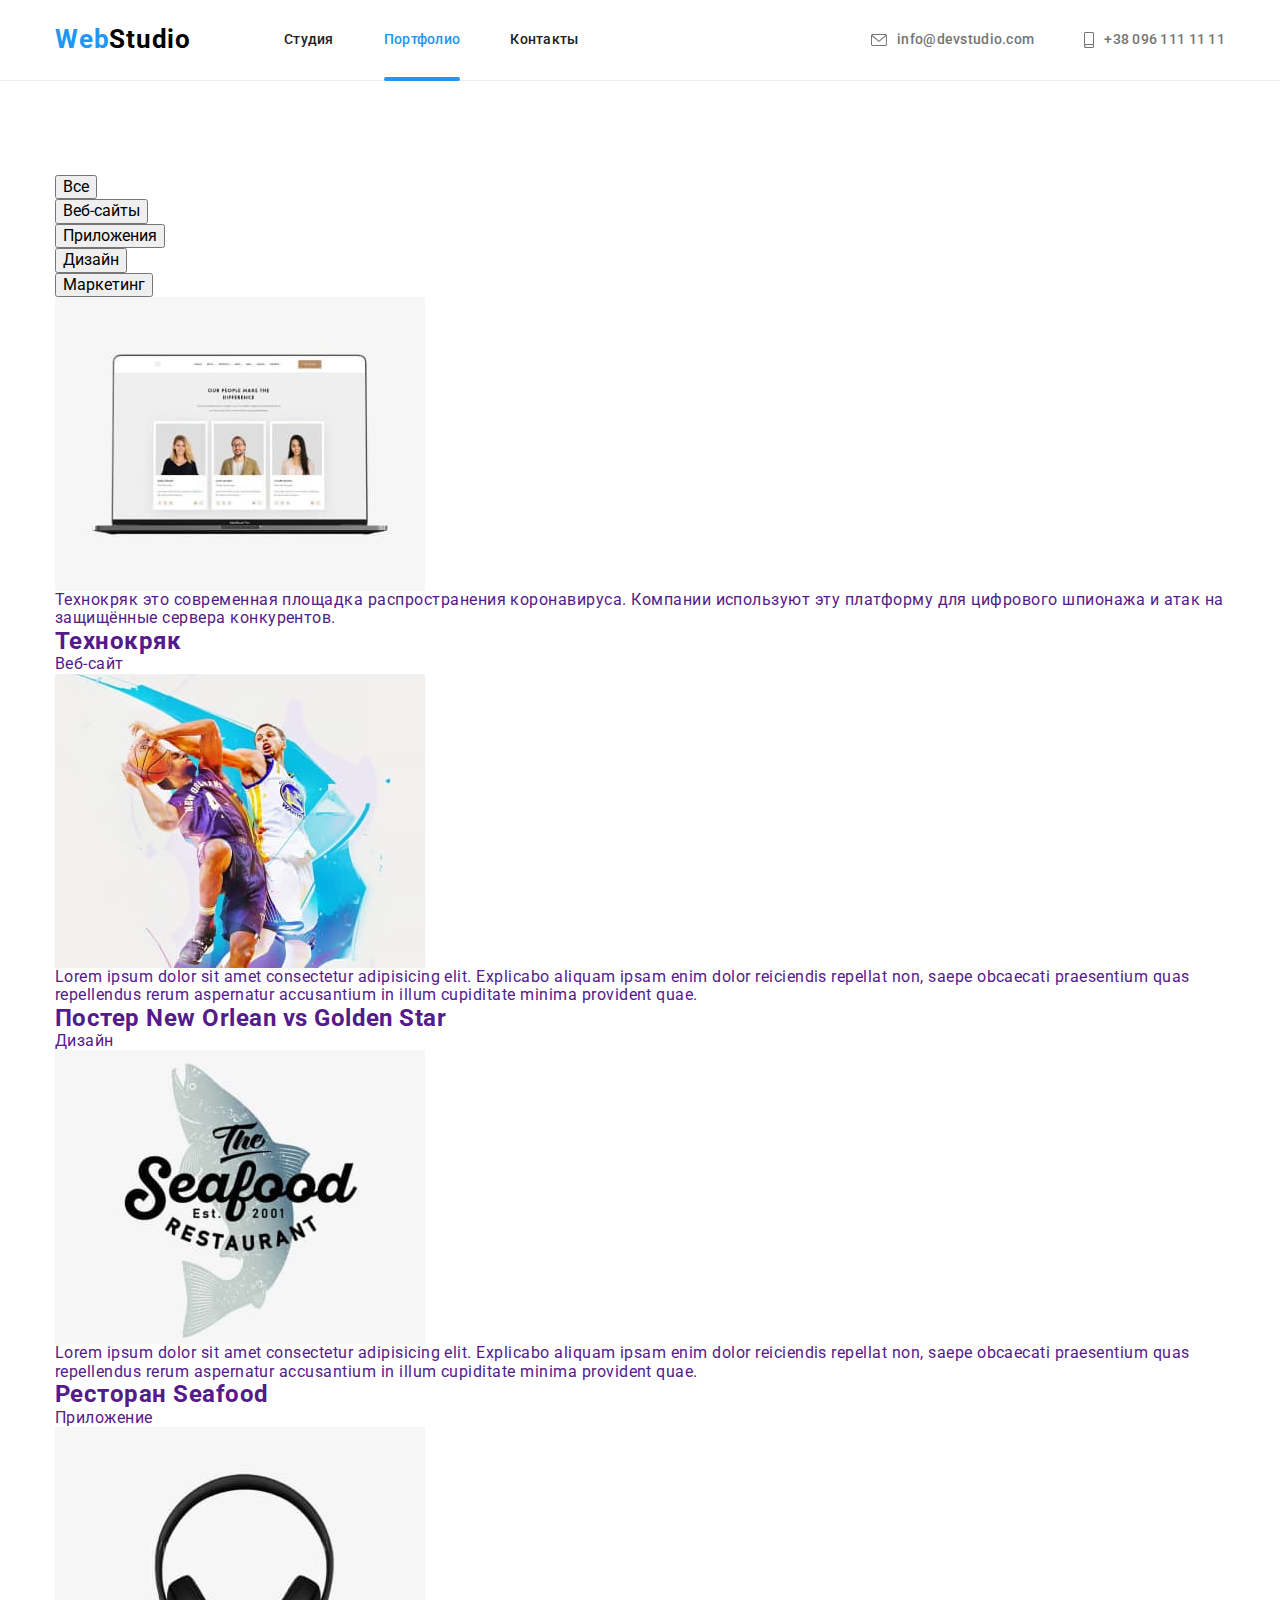
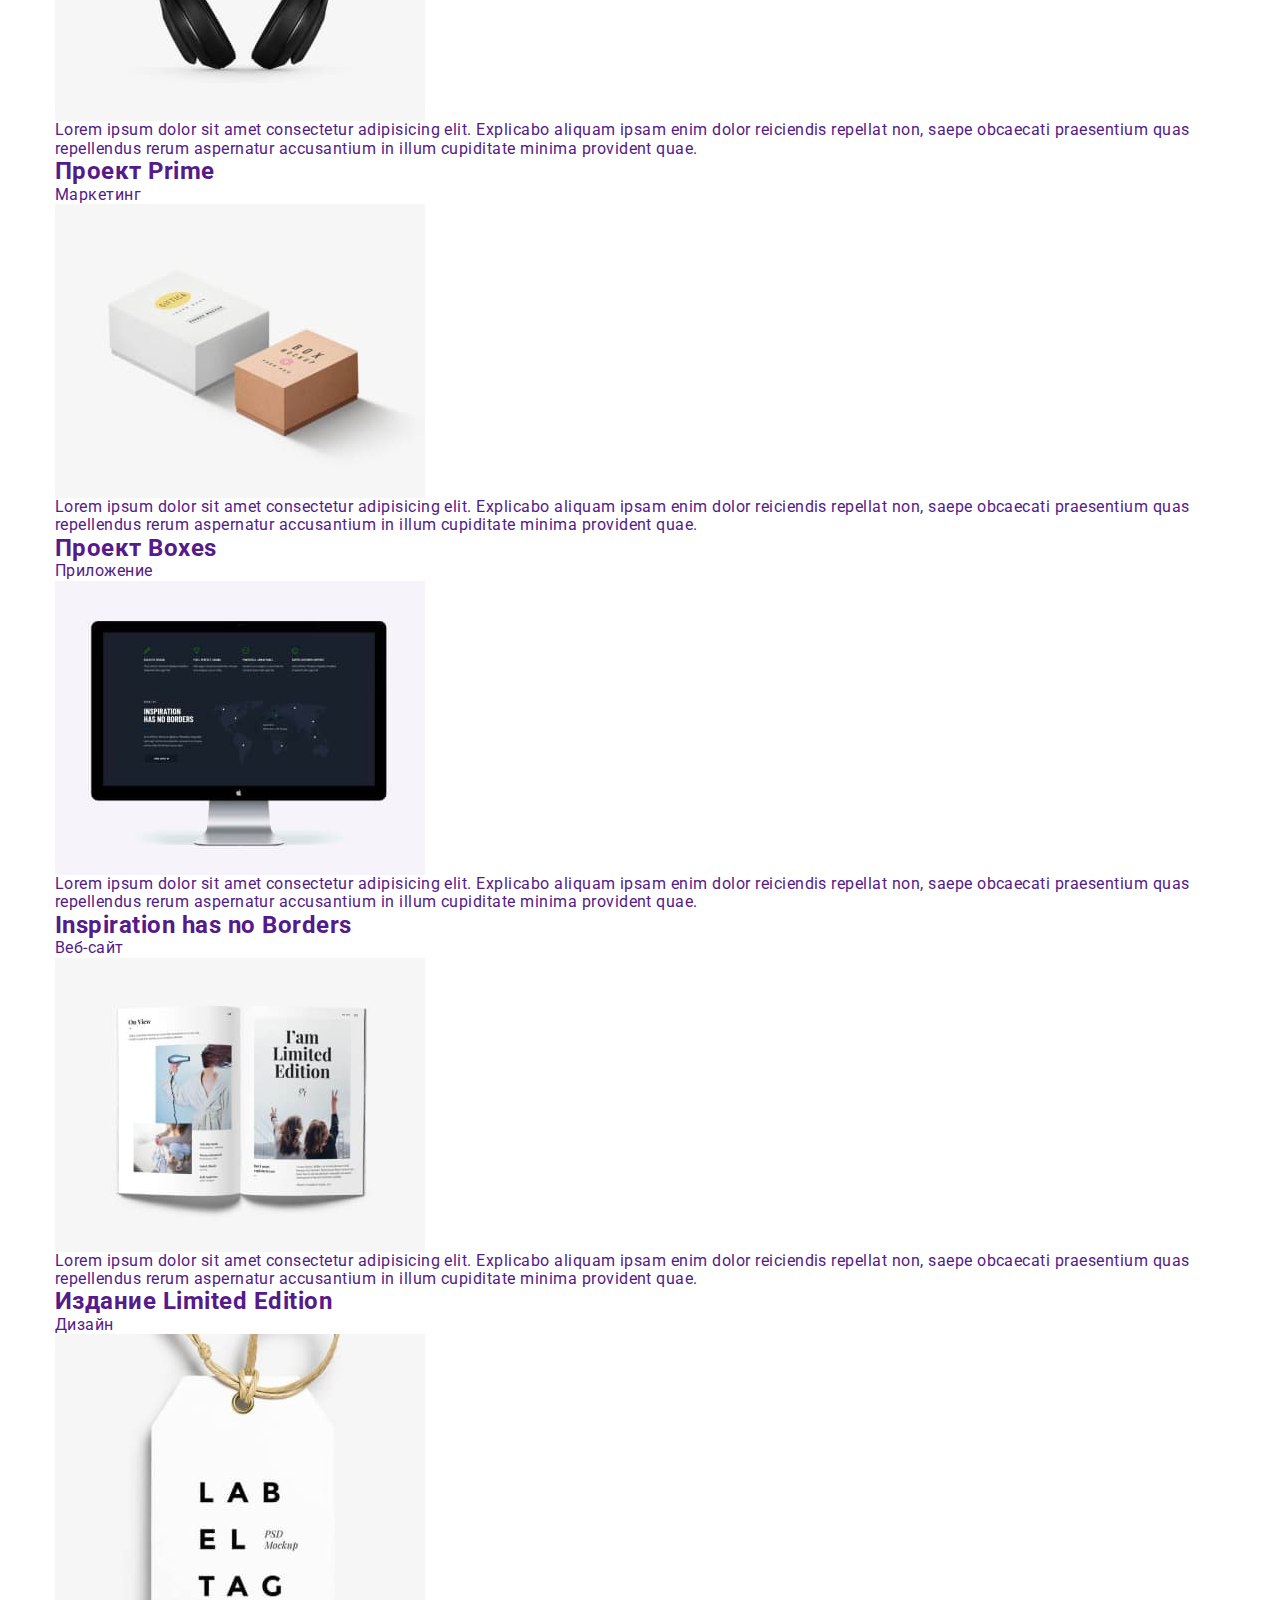
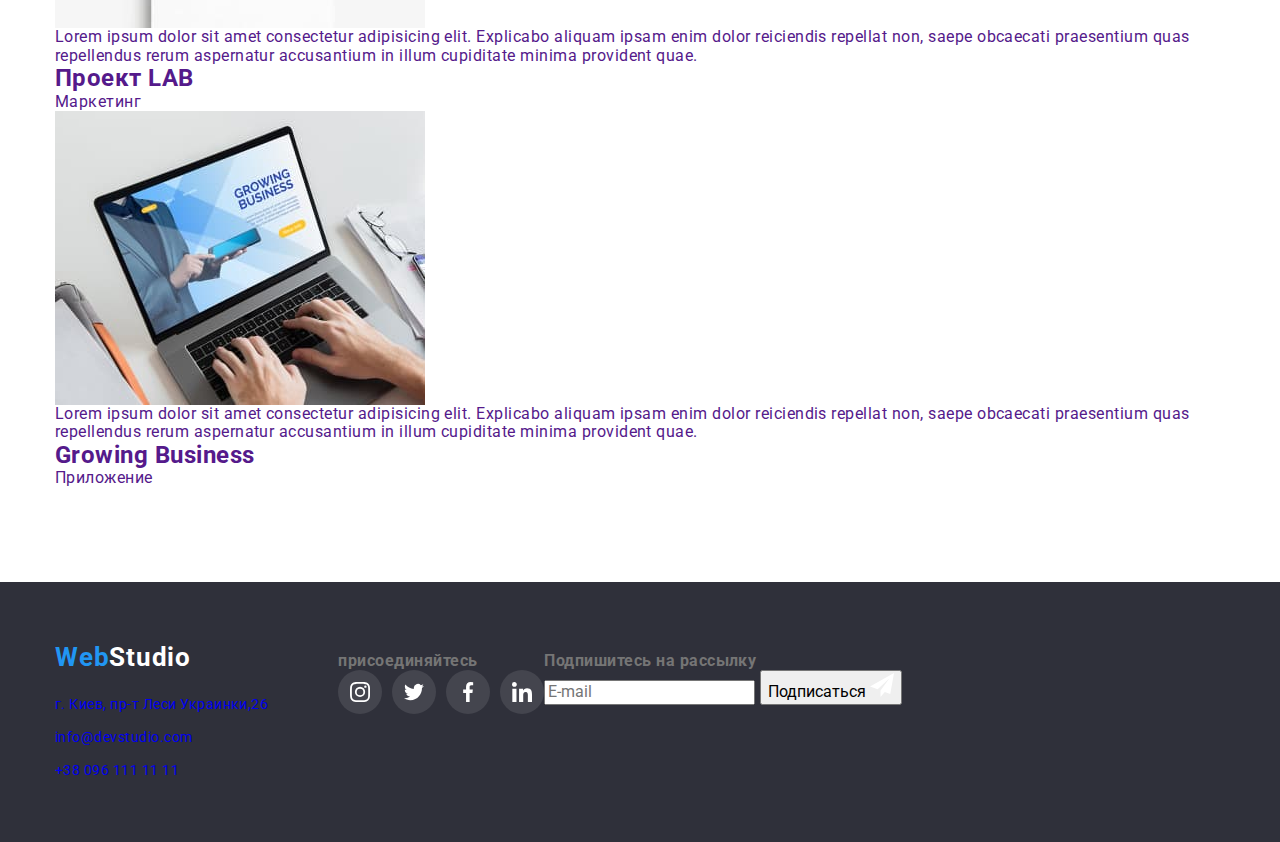
==== commit 306367d3: "Sass _footer, _footer-address" ====
--- a/portfolio.html
+++ b/portfolio.html
@@ -24,7 +24,7 @@
       <div class="header__page conteiner">
         <!-- Header Navigation -->
         <nav class="nav">
-          <a lang="en" href="./index.html" class="logo nav__logo link"
+          <a lang="en" href="./index.html" class="nav__logo link"
             >Web<span class="logo__black">Studio</span></a
           >
           <ul class="nav__list list">
@@ -314,7 +314,7 @@
         <!-- Address -->
 
         <div class="address">
-          <a lang="en" href="./index.html" class="logo footer__logo link"
+          <a lang="en" href="./index.html" class="footer__logo link"
             >Web<span class="logo__white">Studio</span></a
           >
           <address>
--- a/css/main.min.css
+++ b/css/main.min.css
@@ -1 +1 @@
-/* No CSS *//*# sourceMappingURL=main.min.css.map */+body{background-color:#fff;color:#757575;font-family:"Roboto",sans-serif;letter-spacing:.03em}h1,h2,h3,ul,p{margin:0}img{display:block;max-width:100%;height:auto}.link{text-decoration:none}.list{padding:0;margin:0;list-style:none}.visually-hidden{position:absolute;width:1px;height:1px;margin:-1px;border:0;padding:0;clip:rect(0 0 0 0);overflow:hidden}.footer__logo,.nav__logo{color:#2196f3;font-family:"Roboto",sans-serif;font-weight:700;font-size:26px;line-height:1.2;letter-spacing:.03em}.conteiner{width:1200px;margin-left:auto;margin-right:auto;padding:0 15px}.networks{display:-webkit-box;display:-ms-flexbox;display:flex}.networks__item:not(:last-child){margin-right:10px}.networks__icon{display:-webkit-box;display:-ms-flexbox;display:flex;-webkit-box-pack:center;-ms-flex-pack:center;justify-content:center;-webkit-box-align:center;-ms-flex-align:center;align-items:center;width:44px;height:44px;border-radius:50%;-webkit-transition:background-color 250ms cubic-bezier(0.4, 0, 0.2, 1);transition:background-color 250ms cubic-bezier(0.4, 0, 0.2, 1)}.networks__icon--fotter{background-color:rgba(255,255,255,.1)}.networks__icon:hover,.networks__icon:focus{background-color:#2196f3}.networks__svg{width:20px;height:20px}.networks__svg--footer{fill:#fff}.networks__svg--team{fill:#afb1b8;-webkit-transition:fill 250ms cubic-bezier(0.4, 0, 0.2, 1);transition:fill 250ms cubic-bezier(0.4, 0, 0.2, 1)}.networks__icon:hover .networks__svg--team,.networks__icon:focus .networks__svg--team{fill:#fff}.nav__logo{padding:24px 0}.logo__black{color:#000}.footer__logo{display:inline-block;margin-bottom:20px}.logo__white{color:#fff}.header{position:fixed;top:0;left:0;width:100%;min-height:80px;z-index:1;border-bottom:1px solid #ececec;background-color:#fff;font-weight:500;font-size:14px;line-height:1.14;letter-spacing:.02em}.header__page{display:-webkit-box;display:-ms-flexbox;display:flex}.nav{display:-webkit-box;display:-ms-flexbox;display:flex;-webkit-box-align:center;-ms-flex-align:center;align-items:center}.nav__list{position:relative;display:-webkit-box;display:-ms-flexbox;display:flex;margin-left:93px}.nav__link{display:block;padding:32px 0;color:#212121;-webkit-transition:color 250ms cubic-bezier(0.4, 0, 0.2, 1);transition:color 250ms cubic-bezier(0.4, 0, 0.2, 1)}.nav__link--current,.nav__link:hover,.nav__link:focus{color:#2196f3}.nav__item:not(:last-child){margin-right:50px}.nav__item--current{position:relative}.nav__item--current::after{position:absolute;left:0;bottom:-1px;display:inline-block;content:"";width:100%;height:4px;border-radius:2px;background-color:#2196f3}.contacts{display:-webkit-box;display:-ms-flexbox;display:flex;margin-left:auto}.contacts__item:not(:last-child){margin-right:50px}.contacts__link{display:-webkit-box;display:-ms-flexbox;display:flex;padding:32px 0;-webkit-box-align:center;-ms-flex-align:center;align-items:center;color:#757575;-webkit-transition:color 250ms cubic-bezier(0.4, 0, 0.2, 1);transition:color 250ms cubic-bezier(0.4, 0, 0.2, 1)}.contacts__link:hover,.contacts__link:focus{color:#2196f3}.contacts__icon{display:inline-block;margin-right:10px;fill:#757575;-webkit-transition:fill 250ms cubic-bezier(0.4, 0, 0.2, 1);transition:fill 250ms cubic-bezier(0.4, 0, 0.2, 1)}.contacts__link:hover .contacts__icon,.contacts__link:focus .contacts__icon{fill:#2196f3}.hero{max-width:1600px;height:600px;margin-left:auto;margin-right:auto;padding:200px 0;background-color:#c4c4c4;background-image:-webkit-gradient(linear, left top, right top, from(rgba(47, 48, 58, 0.4)), to(rgba(47, 48, 58, 0.4))),url(../images/bg-img.jpg);background-image:linear-gradient(to right, rgba(47, 48, 58, 0.4), rgba(47, 48, 58, 0.4)),url(../images/bg-img.jpg);background-size:1600px;background-position:cover;background-repeat:no-repeat;text-align:center}.hero__page{width:696px}.hero__title{margin-bottom:30px;color:#fff;font-weight:900;font-size:44px;line-height:1.5;text-align:center;letter-spacing:.06em;text-transform:uppercase}.section{padding:94px 0}.section__title{color:#212121;font-weight:700;font-size:36px;line-height:1.17;text-align:center}.specifics__item{max-width:270px}.specifics__item:not(:last-child){margin-right:30px}.specifics__list{display:-webkit-box;display:-ms-flexbox;display:flex}.specifics__icon{display:-webkit-box;display:-ms-flexbox;display:flex;height:120px;margin-bottom:30px;background-color:#f5f4fa;border-radius:4px;-webkit-box-pack:center;-ms-flex-pack:center;justify-content:center;-webkit-box-align:center;-ms-flex-align:center;align-items:center}.specifics__svg{width:70px;height:70px}.specifics__caption{color:#212121;margin-bottom:10px;font-weight:700;font-size:14px;line-height:1.14;text-transform:uppercase}.specifics__text{font-size:14px;line-height:1.7}.features{padding-top:0}.features__title{margin-bottom:50px}.features__list{display:-webkit-box;display:-ms-flexbox;display:flex}.features__item:not(:last-child){margin-right:30px}.features__card{position:relative}.features__thumb{display:-webkit-box;display:-ms-flexbox;display:flex;position:absolute;bottom:0;width:100%;height:70px;-webkit-box-pack:center;-ms-flex-pack:center;justify-content:center;-webkit-box-align:center;-ms-flex-align:center;align-items:center;background-color:rgba(47,48,58,.8)}.features__caption{color:#fff;font-weight:700;font-size:14px;line-height:1.14;text-align:center;letter-spacing:.03em;text-transform:uppercase}.team{background-color:#f5f4fa}.team__title{margin-bottom:50px}.team__list{display:-webkit-box;display:-ms-flexbox;display:flex}.team__item{max-width:270px;border-radius:0px 0px 4px 4px;background-color:#fff;-webkit-box-shadow:0px 1px 3px rgba(0,0,0,.12),0px 1px 1px rgba(0,0,0,.14),0px 2px 1px rgba(0,0,0,.2);box-shadow:0px 1px 3px rgba(0,0,0,.12),0px 1px 1px rgba(0,0,0,.14),0px 2px 1px rgba(0,0,0,.2)}.team__item:not(:last-child){margin-right:30px}.team__card{padding:30px}.team__caption{color:#212121;margin-bottom:10px;font-weight:500;font-size:16px;line-height:1.19;text-align:center}.team__text{font-size:16px;line-height:1.19;text-align:center;margin-bottom:16px}.clients__title{margin-bottom:50px}.clients__list{display:-webkit-box;display:-ms-flexbox;display:flex}.clients__item:not(:last-child){margin-right:30px}.clients-links{display:-webkit-box;display:-ms-flexbox;display:flex;-webkit-box-pack:center;-ms-flex-pack:center;justify-content:center;-webkit-box-align:center;-ms-flex-align:center;align-items:center;width:170px;height:92px;border:1px solid #afb1b8;border-radius:4px;-webkit-transition:border 250ms cubic-bezier(0.4, 0, 0.2, 1);transition:border 250ms cubic-bezier(0.4, 0, 0.2, 1)}.clients-links:hover,.clients-links:focus{border:1px solid #2196f3}.clients-links__icon{fill:#afb1b8;-webkit-transition:fill 250ms cubic-bezier(0.4, 0, 0.2, 1);transition:fill 250ms cubic-bezier(0.4, 0, 0.2, 1)}.clients-links:hover .clients-links__icon,.clients-links:focus .clients-links__icon{fill:#2196f3}.footer{padding-top:60px;padding-bottom:60px;background-color:#2f303a}.footer__conteiner{display:-webkit-box;display:-ms-flexbox;display:flex;-webkit-box-align:baseline;-ms-flex-align:baseline;align-items:baseline}.address{margin-right:70px}.address__list{font-style:normal;font-size:14px;line-height:1.7}.address__item:not(:last-child){margin-bottom:9px}.address__link{color:rgba(255,255,255,.6);-webkit-transition:color 250ms cubic-bezier(0.4, 0, 0.2, 1);transition:color 250ms cubic-bezier(0.4, 0, 0.2, 1)}.address__link:hover,.address__link:hover{color:#2196f3}.address__link--map{color:#fff;-webkit-transition:color 250ms cubic-bezier(0.4, 0, 0.2, 1);transition:color 250ms cubic-bezier(0.4, 0, 0.2, 1)}/*# sourceMappingURL=main.min.css.map */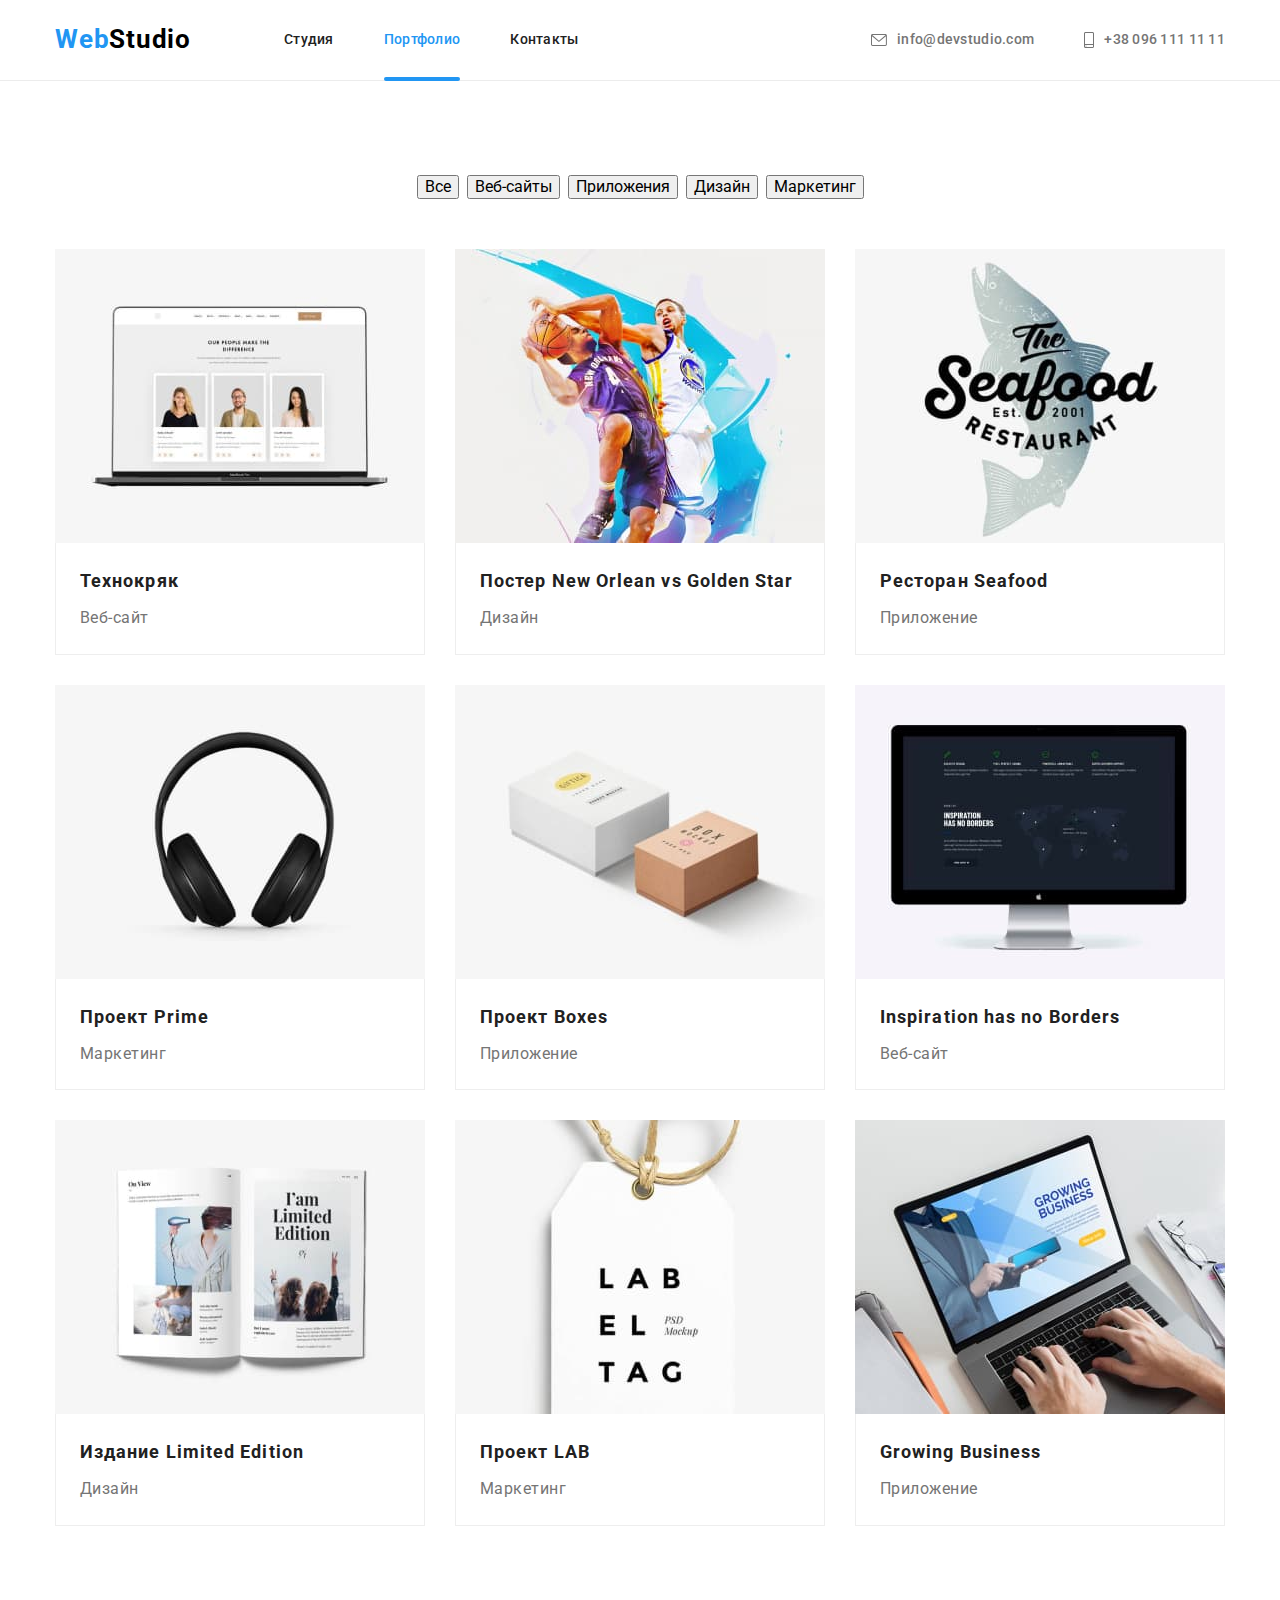
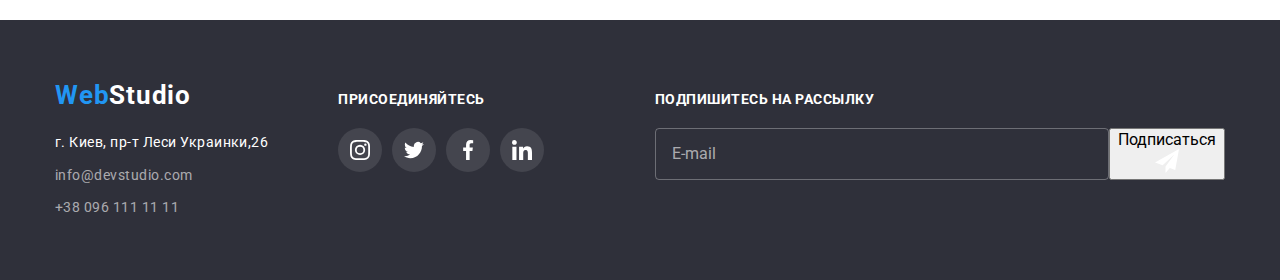
==== commit 89df1e70: "Sass Portfolio" ====
--- a/portfolio.html
+++ b/portfolio.html
@@ -97,7 +97,7 @@
           <h1 class="works__titel visually-hidden">Работы</h1>
           <ul class="works__list list">
             <li class="works__item">
-              <a class="ptoduct link" href="">
+              <a class="product link" href="">
                 <div class="product__thumb">
                   <img
                     src="./images/portfol-1.jpg"
@@ -106,8 +106,8 @@
                     height="294"
                   />
 
-                  <div class="ptoduct__overlay">
-                    <p class="ptoduct__info">
+                  <div class="product__overlay">
+                    <p class="product__info">
                       Технокряк это современная площадка распространения коронавируса. Компании
                       используют эту платформу для цифрового шпионажа и атак на защищённые сервера
                       конкурентов.
@@ -115,101 +115,101 @@
                   </div>
                 </div>
 
-                <div class="ptoduct__name">
-                  <h2 class="ptoduct__caption">Технокряк</h2>
-                  <p class="ptoduct__text">Веб-сайт</p>
-                </div>
-              </a>
-            </li>
-
-            <li class="works__item">
-              <a class="ptoduct link" href="">
+                <div class="product__name">
+                  <h2 class="product__caption">Технокряк</h2>
+                  <p class="product__text">Веб-сайт</p>
+                </div>
+              </a>
+            </li>
+
+            <li class="works__item">
+              <a class="product link" href="">
                 <div class="product__thumb">
                   <img src="./images/portfol-2.jpg" alt="баскетболисты" width="370" height="294" />
-                  <div class="ptoduct__overlay">
-                    <p class="ptoduct__info">
-                      Lorem ipsum dolor sit amet consectetur adipisicing elit. Explicabo aliquam
-                      ipsam enim dolor reiciendis repellat non, saepe obcaecati praesentium quas
-                      repellendus rerum aspernatur accusantium in illum cupiditate minima provident
-                      quae.
-                    </p>
-                  </div>
-                </div>
-
-                <div class="ptoduct__name">
-                  <h2 class="ptoduct__caption">
+                  <div class="product__overlay">
+                    <p class="product__info">
+                      Lorem ipsum dolor sit amet consectetur adipisicing elit. Explicabo aliquam
+                      ipsam enim dolor reiciendis repellat non, saepe obcaecati praesentium quas
+                      repellendus rerum aspernatur accusantium in illum cupiditate minima provident
+                      quae.
+                    </p>
+                  </div>
+                </div>
+
+                <div class="product__name">
+                  <h2 class="product__caption">
                     Постер <span lang="en">New Orlean vs Golden Star</span>
                   </h2>
-                  <p class="ptoduct__text">Дизайн</p>
-                </div>
-              </a>
-            </li>
-
-            <li class="works__item">
-              <a class="ptoduct link" href="">
+                  <p class="product__text">Дизайн</p>
+                </div>
+              </a>
+            </li>
+
+            <li class="works__item">
+              <a class="product link" href="">
                 <div class="product__thumb">
                   <img src="./images/portfol-3.jpg" alt="лого с рыбой" width="370" height="294" />
-                  <div class="ptoduct__overlay">
-                    <p class="ptoduct__info">
-                      Lorem ipsum dolor sit amet consectetur adipisicing elit. Explicabo aliquam
-                      ipsam enim dolor reiciendis repellat non, saepe obcaecati praesentium quas
-                      repellendus rerum aspernatur accusantium in illum cupiditate minima provident
-                      quae.
-                    </p>
-                  </div>
-                </div>
-
-                <div class="ptoduct__name">
-                  <h2 class="ptoduct__caption">Ресторан <span lang="en">Seafood</span></h2>
-                  <p class="ptoduct__text">Приложение</p>
-                </div>
-              </a>
-            </li>
-
-            <li class="works__item">
-              <a class="ptoduct link" href="">
+                  <div class="product__overlay">
+                    <p class="product__info">
+                      Lorem ipsum dolor sit amet consectetur adipisicing elit. Explicabo aliquam
+                      ipsam enim dolor reiciendis repellat non, saepe obcaecati praesentium quas
+                      repellendus rerum aspernatur accusantium in illum cupiditate minima provident
+                      quae.
+                    </p>
+                  </div>
+                </div>
+
+                <div class="product__name">
+                  <h2 class="product__caption">Ресторан <span lang="en">Seafood</span></h2>
+                  <p class="product__text">Приложение</p>
+                </div>
+              </a>
+            </li>
+
+            <li class="works__item">
+              <a class="product link" href="">
                 <div class="product__thumb">
                   <img src="./images/portfol-4.jpg" alt="наушники" width="370" height="294" />
-                  <div class="ptoduct__overlay">
-                    <p class="ptoduct__info">
-                      Lorem ipsum dolor sit amet consectetur adipisicing elit. Explicabo aliquam
-                      ipsam enim dolor reiciendis repellat non, saepe obcaecati praesentium quas
-                      repellendus rerum aspernatur accusantium in illum cupiditate minima provident
-                      quae.
-                    </p>
-                  </div>
-                </div>
-
-                <div class="ptoduct__name">
-                  <h2 class="ptoduct__caption">Проект <span>Prime</span></h2>
-                  <p class="ptoduct__text">Маркетинг</p>
-                </div>
-              </a>
-            </li>
-
-            <li class="works__item">
-              <a class="ptoduct link" href="">
+                  <div class="product__overlay">
+                    <p class="product__info">
+                      Lorem ipsum dolor sit amet consectetur adipisicing elit. Explicabo aliquam
+                      ipsam enim dolor reiciendis repellat non, saepe obcaecati praesentium quas
+                      repellendus rerum aspernatur accusantium in illum cupiditate minima provident
+                      quae.
+                    </p>
+                  </div>
+                </div>
+
+                <div class="product__name">
+                  <h2 class="product__caption">Проект <span>Prime</span></h2>
+                  <p class="product__text">Маркетинг</p>
+                </div>
+              </a>
+            </li>
+
+            <li class="works__item">
+              <a class="product link" href="">
                 <div class="product__thumb">
                   <img src="./images/portfol-5.jpg" alt="две коробки" width="370" height="294" />
-                  <div class="ptoduct__overlay">
-                    <p class="ptoduct__info">
-                      Lorem ipsum dolor sit amet consectetur adipisicing elit. Explicabo aliquam
-                      ipsam enim dolor reiciendis repellat non, saepe obcaecati praesentium quas
-                      repellendus rerum aspernatur accusantium in illum cupiditate minima provident
-                      quae.
-                    </p>
-                  </div>
-                </div>
-
-                <div class="ptoduct__name">
-                  <h2 class="ptoduct__caption">Проект <span lang="en">Boxes</span></h2>
-                  <p class="ptoduct__text">Приложение</p>
-                </div>
-              </a>
-            </li>
-
-            <li class="works__item">
-              <a class="ptoduct link" href="">
+                  <div class="product__overlay">
+                    <p class="product__info">
+                      Lorem ipsum dolor sit amet consectetur adipisicing elit. Explicabo aliquam
+                      ipsam enim dolor reiciendis repellat non, saepe obcaecati praesentium quas
+                      repellendus rerum aspernatur accusantium in illum cupiditate minima provident
+                      quae.
+                    </p>
+                  </div>
+                </div>
+
+                <div class="product__name">
+                  <h2 class="product__caption">Проект <span lang="en">Boxes</span></h2>
+                  <p class="product__text">Приложение</p>
+                </div>
+              </a>
+            </li>
+
+            <li class="works__item">
+              <a class="product link" href="">
                 <div class="product__thumb">
                   <img
                     src="./images/portfol-6.jpg"
@@ -217,24 +217,24 @@
                     width="370"
                     height="294"
                   />
-                  <div class="ptoduct__overlay">
-                    <p class="ptoduct__info">
-                      Lorem ipsum dolor sit amet consectetur adipisicing elit. Explicabo aliquam
-                      ipsam enim dolor reiciendis repellat non, saepe obcaecati praesentium quas
-                      repellendus rerum aspernatur accusantium in illum cupiditate minima provident
-                      quae.
-                    </p>
-                  </div>
-                </div>
-                <div class="ptoduct__name">
-                  <h2 lang="en" class="ptoduct__caption">Inspiration has no Borders</h2>
-                  <p class="ptoduct__text">Веб-сайт</p>
-                </div>
-              </a>
-            </li>
-
-            <li class="works__item">
-              <a class="ptoduct link" href="">
+                  <div class="product__overlay">
+                    <p class="product__info">
+                      Lorem ipsum dolor sit amet consectetur adipisicing elit. Explicabo aliquam
+                      ipsam enim dolor reiciendis repellat non, saepe obcaecati praesentium quas
+                      repellendus rerum aspernatur accusantium in illum cupiditate minima provident
+                      quae.
+                    </p>
+                  </div>
+                </div>
+                <div class="product__name">
+                  <h2 lang="en" class="product__caption">Inspiration has no Borders</h2>
+                  <p class="product__text">Веб-сайт</p>
+                </div>
+              </a>
+            </li>
+
+            <li class="works__item">
+              <a class="product link" href="">
                 <div class="product__thumb">
                   <img
                     src="./images/portfol-7.jpg"
@@ -242,44 +242,44 @@
                     width="370"
                     height="294"
                   />
-                  <div class="ptoduct__overlay">
-                    <p class="ptoduct__info">
-                      Lorem ipsum dolor sit amet consectetur adipisicing elit. Explicabo aliquam
-                      ipsam enim dolor reiciendis repellat non, saepe obcaecati praesentium quas
-                      repellendus rerum aspernatur accusantium in illum cupiditate minima provident
-                      quae.
-                    </p>
-                  </div>
-                </div>
-                <div class="ptoduct__name">
-                  <h2 class="ptoduct__caption">Издание <span lang="en">Limited Edition</span></h2>
-                  <p class="ptoduct__text">Дизайн</p>
-                </div>
-              </a>
-            </li>
-
-            <li class="works__item">
-              <a class="ptoduct link" href="">
+                  <div class="product__overlay">
+                    <p class="product__info">
+                      Lorem ipsum dolor sit amet consectetur adipisicing elit. Explicabo aliquam
+                      ipsam enim dolor reiciendis repellat non, saepe obcaecati praesentium quas
+                      repellendus rerum aspernatur accusantium in illum cupiditate minima provident
+                      quae.
+                    </p>
+                  </div>
+                </div>
+                <div class="product__name">
+                  <h2 class="product__caption">Издание <span lang="en">Limited Edition</span></h2>
+                  <p class="product__text">Дизайн</p>
+                </div>
+              </a>
+            </li>
+
+            <li class="works__item">
+              <a class="product link" href="">
                 <div class="product__thumb">
                   <img src="./images/portfol-8.jpg" alt="бирка с лого" width="370" height="294" />
-                  <div class="ptoduct__overlay">
-                    <p class="ptoduct__info">
-                      Lorem ipsum dolor sit amet consectetur adipisicing elit. Explicabo aliquam
-                      ipsam enim dolor reiciendis repellat non, saepe obcaecati praesentium quas
-                      repellendus rerum aspernatur accusantium in illum cupiditate minima provident
-                      quae.
-                    </p>
-                  </div>
-                </div>
-                <div class="ptoduct__name">
-                  <h2 class="ptoduct__caption">Проект <span lang="en">LAB</span></h2>
-                  <p class="ptoduct__text">Маркетинг</p>
-                </div>
-              </a>
-            </li>
-
-            <li class="works__item">
-              <a class="ptoduct link" href="">
+                  <div class="product__overlay">
+                    <p class="product__info">
+                      Lorem ipsum dolor sit amet consectetur adipisicing elit. Explicabo aliquam
+                      ipsam enim dolor reiciendis repellat non, saepe obcaecati praesentium quas
+                      repellendus rerum aspernatur accusantium in illum cupiditate minima provident
+                      quae.
+                    </p>
+                  </div>
+                </div>
+                <div class="product__name">
+                  <h2 class="product__caption">Проект <span lang="en">LAB</span></h2>
+                  <p class="product__text">Маркетинг</p>
+                </div>
+              </a>
+            </li>
+
+            <li class="works__item">
+              <a class="product link" href="">
                 <div class="product__thumb">
                   <img
                     src="./images/portfol-9.jpg"
@@ -287,18 +287,18 @@
                     width="370"
                     height="294"
                   />
-                  <div class="ptoduct__overlay">
-                    <p class="ptoduct__info">
-                      Lorem ipsum dolor sit amet consectetur adipisicing elit. Explicabo aliquam
-                      ipsam enim dolor reiciendis repellat non, saepe obcaecati praesentium quas
-                      repellendus rerum aspernatur accusantium in illum cupiditate minima provident
-                      quae.
-                    </p>
-                  </div>
-                </div>
-                <div class="ptoduct__name">
-                  <h2 lang="en" class="ptoduct__caption">Growing Business</h2>
-                  <p class="ptoduct__text">Приложение</p>
+                  <div class="product__overlay">
+                    <p class="product__info">
+                      Lorem ipsum dolor sit amet consectetur adipisicing elit. Explicabo aliquam
+                      ipsam enim dolor reiciendis repellat non, saepe obcaecati praesentium quas
+                      repellendus rerum aspernatur accusantium in illum cupiditate minima provident
+                      quae.
+                    </p>
+                  </div>
+                </div>
+                <div class="product__name">
+                  <h2 lang="en" class="product__caption">Growing Business</h2>
+                  <p class="product__text">Приложение</p>
                 </div>
               </a>
             </li>
@@ -323,17 +323,17 @@
                 <a
                   href="https://goo.gl/maps/yYDRXDm1d8VH44QLA"
                   target="_blank"
-                  class="address__map link"
+                  class="address__link address__link--map link"
                   >г. Киев, пр-т Леси Украинки,26</a
                 >
               </li>
               <li class="address__item">
-                <a href="mailto:info@devstudio.com" class="address__mail link"
+                <a href="mailto:info@devstudio.com" class="address__link link"
                   >info@devstudio.com</a
                 >
               </li>
               <li class="address__item">
-                <a href="tel:+380961111111" class="address__tel link">+38 096 111 11 11</a>
+                <a href="tel:+380961111111" class="address__link link">+38 096 111 11 11</a>
               </li>
             </ul>
           </address>
--- a/css/main.min.css
+++ b/css/main.min.css
@@ -1 +1 @@
-body{background-color:#fff;color:#757575;font-family:"Roboto",sans-serif;letter-spacing:.03em}h1,h2,h3,ul,p{margin:0}img{display:block;max-width:100%;height:auto}.link{text-decoration:none}.list{padding:0;margin:0;list-style:none}.visually-hidden{position:absolute;width:1px;height:1px;margin:-1px;border:0;padding:0;clip:rect(0 0 0 0);overflow:hidden}.footer__logo,.nav__logo{color:#2196f3;font-family:"Roboto",sans-serif;font-weight:700;font-size:26px;line-height:1.2;letter-spacing:.03em}.conteiner{width:1200px;margin-left:auto;margin-right:auto;padding:0 15px}.networks{display:-webkit-box;display:-ms-flexbox;display:flex}.networks__item:not(:last-child){margin-right:10px}.networks__icon{display:-webkit-box;display:-ms-flexbox;display:flex;-webkit-box-pack:center;-ms-flex-pack:center;justify-content:center;-webkit-box-align:center;-ms-flex-align:center;align-items:center;width:44px;height:44px;border-radius:50%;-webkit-transition:background-color 250ms cubic-bezier(0.4, 0, 0.2, 1);transition:background-color 250ms cubic-bezier(0.4, 0, 0.2, 1)}.networks__icon--fotter{background-color:rgba(255,255,255,.1)}.networks__icon:hover,.networks__icon:focus{background-color:#2196f3}.networks__svg{width:20px;height:20px}.networks__svg--footer{fill:#fff}.networks__svg--team{fill:#afb1b8;-webkit-transition:fill 250ms cubic-bezier(0.4, 0, 0.2, 1);transition:fill 250ms cubic-bezier(0.4, 0, 0.2, 1)}.networks__icon:hover .networks__svg--team,.networks__icon:focus .networks__svg--team{fill:#fff}.nav__logo{padding:24px 0}.logo__black{color:#000}.footer__logo{display:inline-block;margin-bottom:20px}.logo__white{color:#fff}.header{position:fixed;top:0;left:0;width:100%;min-height:80px;z-index:1;border-bottom:1px solid #ececec;background-color:#fff;font-weight:500;font-size:14px;line-height:1.14;letter-spacing:.02em}.header__page{display:-webkit-box;display:-ms-flexbox;display:flex}.nav{display:-webkit-box;display:-ms-flexbox;display:flex;-webkit-box-align:center;-ms-flex-align:center;align-items:center}.nav__list{position:relative;display:-webkit-box;display:-ms-flexbox;display:flex;margin-left:93px}.nav__link{display:block;padding:32px 0;color:#212121;-webkit-transition:color 250ms cubic-bezier(0.4, 0, 0.2, 1);transition:color 250ms cubic-bezier(0.4, 0, 0.2, 1)}.nav__link--current,.nav__link:hover,.nav__link:focus{color:#2196f3}.nav__item:not(:last-child){margin-right:50px}.nav__item--current{position:relative}.nav__item--current::after{position:absolute;left:0;bottom:-1px;display:inline-block;content:"";width:100%;height:4px;border-radius:2px;background-color:#2196f3}.contacts{display:-webkit-box;display:-ms-flexbox;display:flex;margin-left:auto}.contacts__item:not(:last-child){margin-right:50px}.contacts__link{display:-webkit-box;display:-ms-flexbox;display:flex;padding:32px 0;-webkit-box-align:center;-ms-flex-align:center;align-items:center;color:#757575;-webkit-transition:color 250ms cubic-bezier(0.4, 0, 0.2, 1);transition:color 250ms cubic-bezier(0.4, 0, 0.2, 1)}.contacts__link:hover,.contacts__link:focus{color:#2196f3}.contacts__icon{display:inline-block;margin-right:10px;fill:#757575;-webkit-transition:fill 250ms cubic-bezier(0.4, 0, 0.2, 1);transition:fill 250ms cubic-bezier(0.4, 0, 0.2, 1)}.contacts__link:hover .contacts__icon,.contacts__link:focus .contacts__icon{fill:#2196f3}.hero{max-width:1600px;height:600px;margin-left:auto;margin-right:auto;padding:200px 0;background-color:#c4c4c4;background-image:-webkit-gradient(linear, left top, right top, from(rgba(47, 48, 58, 0.4)), to(rgba(47, 48, 58, 0.4))),url(../images/bg-img.jpg);background-image:linear-gradient(to right, rgba(47, 48, 58, 0.4), rgba(47, 48, 58, 0.4)),url(../images/bg-img.jpg);background-size:1600px;background-position:cover;background-repeat:no-repeat;text-align:center}.hero__page{width:696px}.hero__title{margin-bottom:30px;color:#fff;font-weight:900;font-size:44px;line-height:1.5;text-align:center;letter-spacing:.06em;text-transform:uppercase}.section{padding:94px 0}.section__title{color:#212121;font-weight:700;font-size:36px;line-height:1.17;text-align:center}.specifics__item{max-width:270px}.specifics__item:not(:last-child){margin-right:30px}.specifics__list{display:-webkit-box;display:-ms-flexbox;display:flex}.specifics__icon{display:-webkit-box;display:-ms-flexbox;display:flex;height:120px;margin-bottom:30px;background-color:#f5f4fa;border-radius:4px;-webkit-box-pack:center;-ms-flex-pack:center;justify-content:center;-webkit-box-align:center;-ms-flex-align:center;align-items:center}.specifics__svg{width:70px;height:70px}.specifics__caption{color:#212121;margin-bottom:10px;font-weight:700;font-size:14px;line-height:1.14;text-transform:uppercase}.specifics__text{font-size:14px;line-height:1.7}.features{padding-top:0}.features__title{margin-bottom:50px}.features__list{display:-webkit-box;display:-ms-flexbox;display:flex}.features__item:not(:last-child){margin-right:30px}.features__card{position:relative}.features__thumb{display:-webkit-box;display:-ms-flexbox;display:flex;position:absolute;bottom:0;width:100%;height:70px;-webkit-box-pack:center;-ms-flex-pack:center;justify-content:center;-webkit-box-align:center;-ms-flex-align:center;align-items:center;background-color:rgba(47,48,58,.8)}.features__caption{color:#fff;font-weight:700;font-size:14px;line-height:1.14;text-align:center;letter-spacing:.03em;text-transform:uppercase}.team{background-color:#f5f4fa}.team__title{margin-bottom:50px}.team__list{display:-webkit-box;display:-ms-flexbox;display:flex}.team__item{max-width:270px;border-radius:0px 0px 4px 4px;background-color:#fff;-webkit-box-shadow:0px 1px 3px rgba(0,0,0,.12),0px 1px 1px rgba(0,0,0,.14),0px 2px 1px rgba(0,0,0,.2);box-shadow:0px 1px 3px rgba(0,0,0,.12),0px 1px 1px rgba(0,0,0,.14),0px 2px 1px rgba(0,0,0,.2)}.team__item:not(:last-child){margin-right:30px}.team__card{padding:30px}.team__caption{color:#212121;margin-bottom:10px;font-weight:500;font-size:16px;line-height:1.19;text-align:center}.team__text{font-size:16px;line-height:1.19;text-align:center;margin-bottom:16px}.clients__title{margin-bottom:50px}.clients__list{display:-webkit-box;display:-ms-flexbox;display:flex}.clients__item:not(:last-child){margin-right:30px}.clients-links{display:-webkit-box;display:-ms-flexbox;display:flex;-webkit-box-pack:center;-ms-flex-pack:center;justify-content:center;-webkit-box-align:center;-ms-flex-align:center;align-items:center;width:170px;height:92px;border:1px solid #afb1b8;border-radius:4px;-webkit-transition:border 250ms cubic-bezier(0.4, 0, 0.2, 1);transition:border 250ms cubic-bezier(0.4, 0, 0.2, 1)}.clients-links:hover,.clients-links:focus{border:1px solid #2196f3}.clients-links__icon{fill:#afb1b8;-webkit-transition:fill 250ms cubic-bezier(0.4, 0, 0.2, 1);transition:fill 250ms cubic-bezier(0.4, 0, 0.2, 1)}.clients-links:hover .clients-links__icon,.clients-links:focus .clients-links__icon{fill:#2196f3}.footer{padding-top:60px;padding-bottom:60px;background-color:#2f303a}.footer__conteiner{display:-webkit-box;display:-ms-flexbox;display:flex;-webkit-box-align:baseline;-ms-flex-align:baseline;align-items:baseline}.address{margin-right:70px}.address__list{font-style:normal;font-size:14px;line-height:1.7}.address__item:not(:last-child){margin-bottom:9px}.address__link{color:rgba(255,255,255,.6);-webkit-transition:color 250ms cubic-bezier(0.4, 0, 0.2, 1);transition:color 250ms cubic-bezier(0.4, 0, 0.2, 1)}.address__link:hover,.address__link:hover{color:#2196f3}.address__link--map{color:#fff;-webkit-transition:color 250ms cubic-bezier(0.4, 0, 0.2, 1);transition:color 250ms cubic-bezier(0.4, 0, 0.2, 1)}/*# sourceMappingURL=main.min.css.map */+body{background-color:#fff;color:#757575;font-family:"Roboto",sans-serif;letter-spacing:.03em}h1,h2,h3,ul,p{margin:0}img{display:block;max-width:100%;height:auto}.link{text-decoration:none}.list{padding:0;margin:0;list-style:none}.visually-hidden{position:absolute;width:1px;height:1px;margin:-1px;border:0;padding:0;clip:rect(0 0 0 0);overflow:hidden}.footer__logo,.nav__logo{color:#2196f3;font-family:"Roboto",sans-serif;font-weight:700;font-size:26px;line-height:1.2;letter-spacing:.03em}.conteiner{width:1200px;margin-left:auto;margin-right:auto;padding:0 15px}.networks{display:-webkit-box;display:-ms-flexbox;display:flex}.networks__item:not(:last-child){margin-right:10px}.networks__icon{display:-webkit-box;display:-ms-flexbox;display:flex;-webkit-box-pack:center;-ms-flex-pack:center;justify-content:center;-webkit-box-align:center;-ms-flex-align:center;align-items:center;width:44px;height:44px;border-radius:50%;-webkit-transition:background-color 250ms cubic-bezier(0.4, 0, 0.2, 1);transition:background-color 250ms cubic-bezier(0.4, 0, 0.2, 1)}.networks__icon--fotter{background-color:rgba(255,255,255,.1)}.networks__icon:hover,.networks__icon:focus{background-color:#2196f3}.networks__svg{width:20px;height:20px}.networks__svg--footer{fill:#fff}.networks__svg--team{fill:#afb1b8;-webkit-transition:fill 250ms cubic-bezier(0.4, 0, 0.2, 1);transition:fill 250ms cubic-bezier(0.4, 0, 0.2, 1)}.networks__icon:hover .networks__svg--team,.networks__icon:focus .networks__svg--team{fill:#fff}.nav__logo{padding:24px 0}.logo__black{color:#000}.footer__logo{display:inline-block;margin-bottom:20px}.logo__white{color:#fff}.header{position:fixed;top:0;left:0;width:100%;min-height:80px;z-index:1;border-bottom:1px solid #ececec;background-color:#fff;font-weight:500;font-size:14px;line-height:1.14;letter-spacing:.02em}.header__page{display:-webkit-box;display:-ms-flexbox;display:flex}.nav{display:-webkit-box;display:-ms-flexbox;display:flex;-webkit-box-align:center;-ms-flex-align:center;align-items:center}.nav__list{position:relative;display:-webkit-box;display:-ms-flexbox;display:flex;margin-left:93px}.nav__link{display:block;padding:32px 0;color:#212121;-webkit-transition:color 250ms cubic-bezier(0.4, 0, 0.2, 1);transition:color 250ms cubic-bezier(0.4, 0, 0.2, 1)}.nav__link--current,.nav__link:hover,.nav__link:focus{color:#2196f3}.nav__item:not(:last-child){margin-right:50px}.nav__item--current{position:relative}.nav__item--current::after{position:absolute;left:0;bottom:-1px;display:inline-block;content:"";width:100%;height:4px;border-radius:2px;background-color:#2196f3}.contacts{display:-webkit-box;display:-ms-flexbox;display:flex;margin-left:auto}.contacts__item:not(:last-child){margin-right:50px}.contacts__link{display:-webkit-box;display:-ms-flexbox;display:flex;padding:32px 0;-webkit-box-align:center;-ms-flex-align:center;align-items:center;color:#757575;-webkit-transition:color 250ms cubic-bezier(0.4, 0, 0.2, 1);transition:color 250ms cubic-bezier(0.4, 0, 0.2, 1)}.contacts__link:hover,.contacts__link:focus{color:#2196f3}.contacts__icon{display:inline-block;margin-right:10px;fill:#757575;-webkit-transition:fill 250ms cubic-bezier(0.4, 0, 0.2, 1);transition:fill 250ms cubic-bezier(0.4, 0, 0.2, 1)}.contacts__link:hover .contacts__icon,.contacts__link:focus .contacts__icon{fill:#2196f3}.hero{max-width:1600px;height:600px;margin-left:auto;margin-right:auto;padding:200px 0;background-color:#c4c4c4;background-image:-webkit-gradient(linear, left top, right top, from(rgba(47, 48, 58, 0.4)), to(rgba(47, 48, 58, 0.4))),url(../images/bg-img.jpg);background-image:linear-gradient(to right, rgba(47, 48, 58, 0.4), rgba(47, 48, 58, 0.4)),url(../images/bg-img.jpg);background-size:1600px;background-position:cover;background-repeat:no-repeat;text-align:center}.hero__page{width:696px}.hero__title{margin-bottom:30px;color:#fff;font-weight:900;font-size:44px;line-height:1.5;text-align:center;letter-spacing:.06em;text-transform:uppercase}.section{padding:94px 0}.section__title{color:#212121;font-weight:700;font-size:36px;line-height:1.17;text-align:center}.specifics__item{max-width:270px}.specifics__item:not(:last-child){margin-right:30px}.specifics__list{display:-webkit-box;display:-ms-flexbox;display:flex}.specifics__icon{display:-webkit-box;display:-ms-flexbox;display:flex;height:120px;margin-bottom:30px;background-color:#f5f4fa;border-radius:4px;-webkit-box-pack:center;-ms-flex-pack:center;justify-content:center;-webkit-box-align:center;-ms-flex-align:center;align-items:center}.specifics__svg{width:70px;height:70px}.specifics__caption{color:#212121;margin-bottom:10px;font-weight:700;font-size:14px;line-height:1.14;text-transform:uppercase}.specifics__text{font-size:14px;line-height:1.7}.features{padding-top:0}.features__title{margin-bottom:50px}.features__list{display:-webkit-box;display:-ms-flexbox;display:flex}.features__item:not(:last-child){margin-right:30px}.features__card{position:relative}.features__thumb{display:-webkit-box;display:-ms-flexbox;display:flex;position:absolute;bottom:0;width:100%;height:70px;-webkit-box-pack:center;-ms-flex-pack:center;justify-content:center;-webkit-box-align:center;-ms-flex-align:center;align-items:center;background-color:rgba(47,48,58,.8)}.features__caption{color:#fff;font-weight:700;font-size:14px;line-height:1.14;text-align:center;letter-spacing:.03em;text-transform:uppercase}.team{background-color:#f5f4fa}.team__title{margin-bottom:50px}.team__list{display:-webkit-box;display:-ms-flexbox;display:flex}.team__item{max-width:270px;border-radius:0px 0px 4px 4px;background-color:#fff;-webkit-box-shadow:0px 1px 3px rgba(0,0,0,.12),0px 1px 1px rgba(0,0,0,.14),0px 2px 1px rgba(0,0,0,.2);box-shadow:0px 1px 3px rgba(0,0,0,.12),0px 1px 1px rgba(0,0,0,.14),0px 2px 1px rgba(0,0,0,.2)}.team__item:not(:last-child){margin-right:30px}.team__card{padding:30px}.team__caption{color:#212121;margin-bottom:10px;font-weight:500;font-size:16px;line-height:1.19;text-align:center}.team__text{font-size:16px;line-height:1.19;text-align:center;margin-bottom:16px}.clients__title{margin-bottom:50px}.clients__list{display:-webkit-box;display:-ms-flexbox;display:flex}.clients__item:not(:last-child){margin-right:30px}.clients-links{display:-webkit-box;display:-ms-flexbox;display:flex;-webkit-box-pack:center;-ms-flex-pack:center;justify-content:center;-webkit-box-align:center;-ms-flex-align:center;align-items:center;width:170px;height:92px;border:1px solid #afb1b8;border-radius:4px;-webkit-transition:border 250ms cubic-bezier(0.4, 0, 0.2, 1);transition:border 250ms cubic-bezier(0.4, 0, 0.2, 1)}.clients-links:hover,.clients-links:focus{border:1px solid #2196f3}.clients-links__icon{fill:#afb1b8;-webkit-transition:fill 250ms cubic-bezier(0.4, 0, 0.2, 1);transition:fill 250ms cubic-bezier(0.4, 0, 0.2, 1)}.clients-links:hover .clients-links__icon,.clients-links:focus .clients-links__icon{fill:#2196f3}.footer{padding-top:60px;padding-bottom:60px;background-color:#2f303a}.footer__conteiner{display:-webkit-box;display:-ms-flexbox;display:flex;-webkit-box-align:baseline;-ms-flex-align:baseline;align-items:baseline}.address{margin-right:70px}.address__list{font-style:normal;font-size:14px;line-height:1.7}.address__item:not(:last-child){margin-bottom:9px}.address__link{color:rgba(255,255,255,.6);-webkit-transition:color 250ms cubic-bezier(0.4, 0, 0.2, 1);transition:color 250ms cubic-bezier(0.4, 0, 0.2, 1)}.address__link:hover,.address__link:hover{color:#2196f3}.address__link--map{color:#fff;-webkit-transition:color 250ms cubic-bezier(0.4, 0, 0.2, 1);transition:color 250ms cubic-bezier(0.4, 0, 0.2, 1)}.footer-links__caption{display:inline-block;margin-bottom:20px;color:#fff;font-weight:700;font-size:14px;line-height:1.14;text-transform:uppercase}.footer-form{display:-webkit-box;display:-ms-flexbox;display:flex;-webkit-box-orient:vertical;-webkit-box-direction:normal;-ms-flex-direction:column;flex-direction:column;width:570px;margin-left:auto}.footer-form__titel{margin-bottom:20px;color:#fff;font-weight:700;font-size:14px;line-height:1.14;text-transform:uppercase}.mailing{display:-webkit-box;display:-ms-flexbox;display:flex;-webkit-box-align:stretch;-ms-flex-align:stretch;align-items:stretch}.mailing__input{display:inline-block;padding-left:16px;width:100%;border:1px solid rgba(255,255,255,.3);border-radius:4px;background-color:rgba(0,0,0,0);color:rgba(255,255,255,.6)}.mailing__input::-webkit-input-placeholder{color:rgba(255,255,255,.6);font-size:16px;line-height:1.25px}.mailing__input::-moz-placeholder{color:rgba(255,255,255,.6);font-size:16px;line-height:1.25px}.mailing__input:-ms-input-placeholder{color:rgba(255,255,255,.6);font-size:16px;line-height:1.25px}.mailing__input::-ms-input-placeholder{color:rgba(255,255,255,.6);font-size:16px;line-height:1.25px}.mailing__input::placeholder{color:rgba(255,255,255,.6);font-size:16px;line-height:1.25px}.buttons{margin-bottom:50px;display:-webkit-box;display:-ms-flexbox;display:flex;-webkit-box-pack:center;-ms-flex-pack:center;justify-content:center}.buttons__item:not(:last-child){margin-right:8px}.works__list{display:-webkit-box;display:-ms-flexbox;display:flex;-ms-flex-wrap:wrap;flex-wrap:wrap}.works__item{width:370px;margin-right:30px;margin-bottom:30px}.works__item:nth-child(3n){margin-right:0}.works__item:nth-last-child(-n+3){margin-bottom:0}.product{display:block;-webkit-transition:-webkit-box-shadow 250ms cubic-bezier(0.4, 0, 0.2, 1);transition:-webkit-box-shadow 250ms cubic-bezier(0.4, 0, 0.2, 1);transition:box-shadow 250ms cubic-bezier(0.4, 0, 0.2, 1);transition:box-shadow 250ms cubic-bezier(0.4, 0, 0.2, 1), -webkit-box-shadow 250ms cubic-bezier(0.4, 0, 0.2, 1)}.product:hover,.product:focus{-webkit-box-shadow:0px 4px 4px rgba(0,0,0,.25),0px 1px 1px rgba(0,0,0,.12),0px 4px 4px rgba(0,0,0,.06),1px 4px 6px rgba(0,0,0,.16);box-shadow:0px 4px 4px rgba(0,0,0,.25),0px 1px 1px rgba(0,0,0,.12),0px 4px 4px rgba(0,0,0,.06),1px 4px 6px rgba(0,0,0,.16)}.product__thumb{position:relative;overflow:hidden}.product__info{color:#fff;font-size:18px;line-height:1.56}.product__name{border:1px solid #eee;border-top:none;padding:20px 24px}.product__caption{color:#212121;margin-bottom:4px;font-weight:700;font-size:18px;line-height:2;letter-spacing:.06em}.product__text{color:#757575;font-style:normal;font-size:16px;line-height:1.9}.product__overlay{position:absolute;top:0;left:0;width:100%;height:100%;padding:63px 24px;background-color:rgba(33,150,243,.9);-webkit-transition:opacity 250ms cubic-bezier(0.4, 0, 0.2, 1),-webkit-transform 250ms cubic-bezier(0.4, 0, 0.2, 1);transition:opacity 250ms cubic-bezier(0.4, 0, 0.2, 1),-webkit-transform 250ms cubic-bezier(0.4, 0, 0.2, 1);transition:transform 250ms cubic-bezier(0.4, 0, 0.2, 1),opacity 250ms cubic-bezier(0.4, 0, 0.2, 1);transition:transform 250ms cubic-bezier(0.4, 0, 0.2, 1),opacity 250ms cubic-bezier(0.4, 0, 0.2, 1),-webkit-transform 250ms cubic-bezier(0.4, 0, 0.2, 1);-webkit-transform:translateY(100%);transform:translateY(100%);overflow:auto;opacity:0}.product:hover .product__overlay,.product:focus .product__overlay{-webkit-transform:translateY(0);transform:translateY(0);opacity:1}/*# sourceMappingURL=main.min.css.map */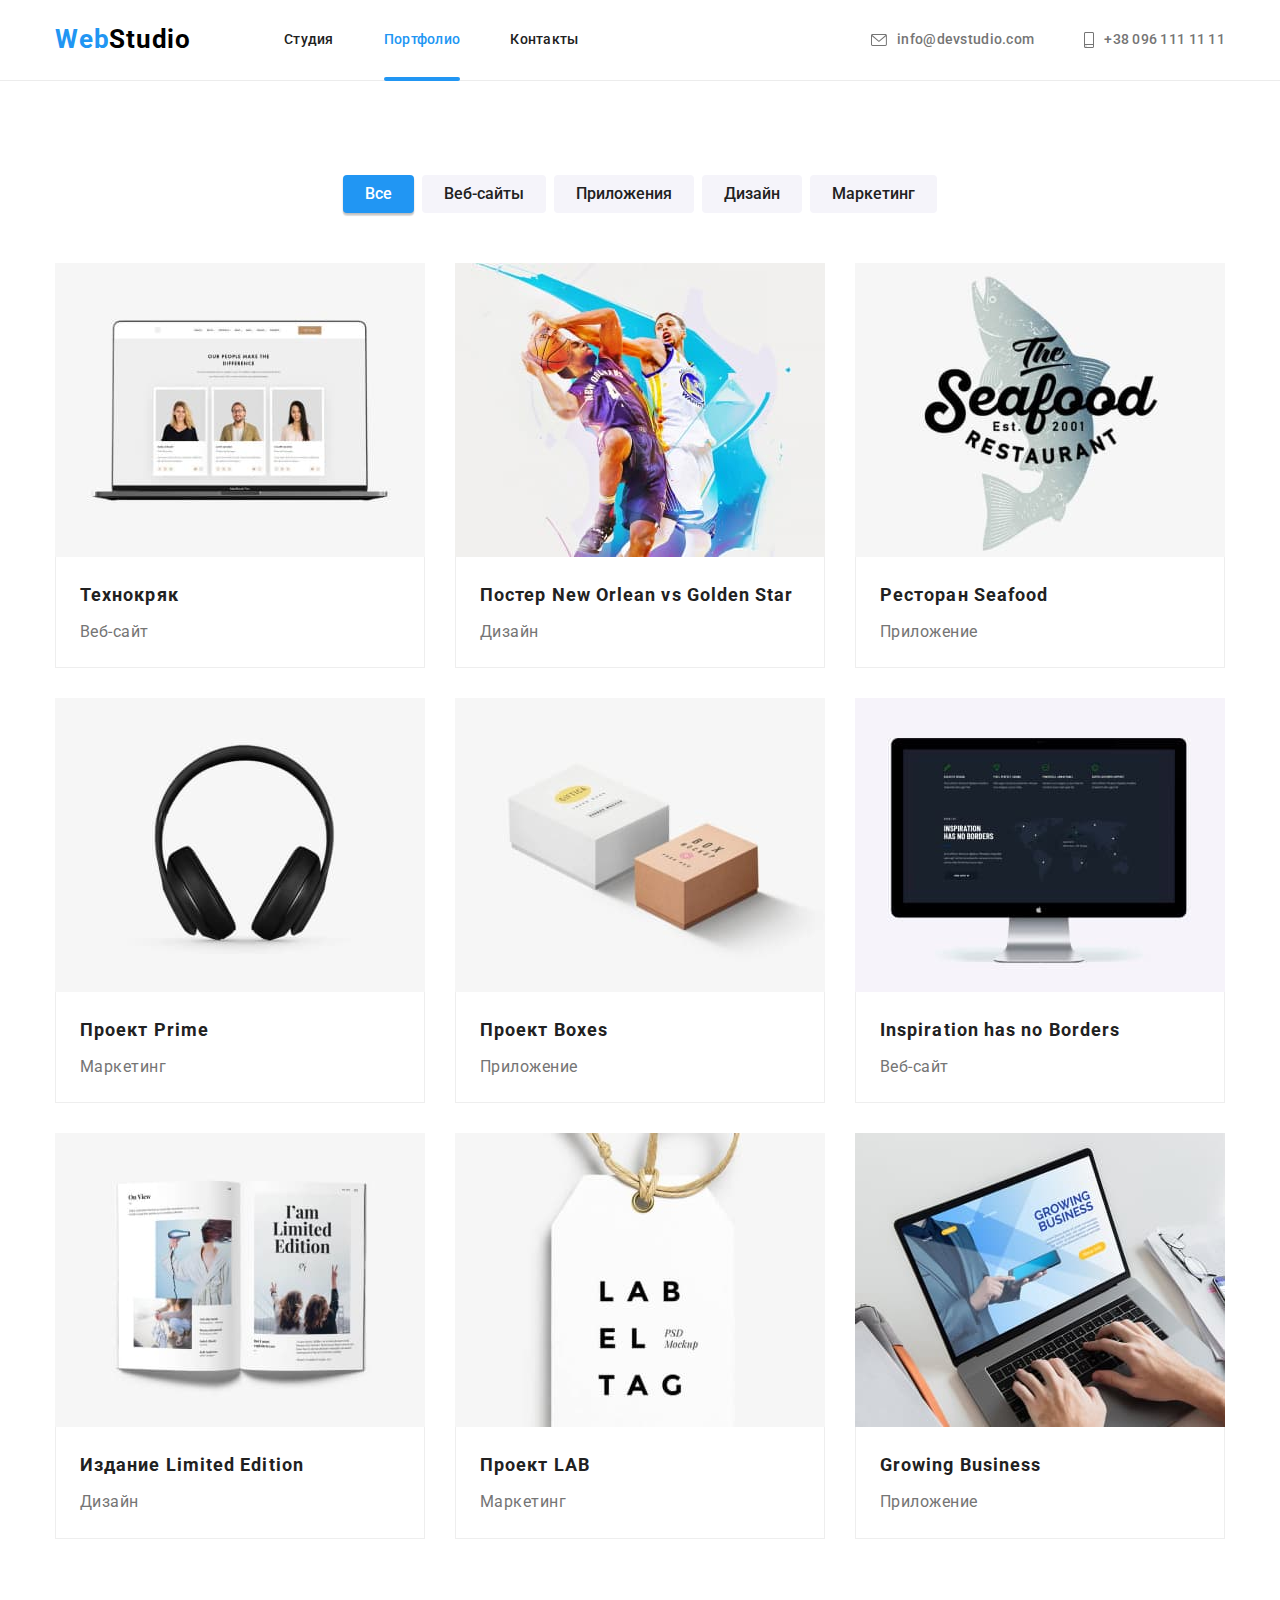
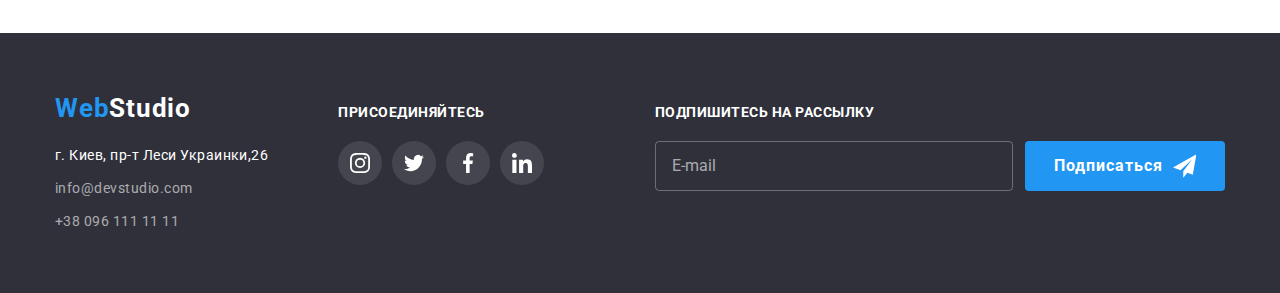
==== commit 3b453a65: "Sass _button" ====
--- a/portfolio.html
+++ b/portfolio.html
@@ -72,23 +72,23 @@
 
           <ul class="buttons list">
             <li class="buttons__item">
-              <button type="button" class="button works__button works__button--current">Все</button>
+              <button type="button" class="works__button works__button--current">Все</button>
             </li>
 
             <li class="buttons__item">
-              <button type="button" class="button works__button">Веб-сайты</button>
+              <button type="button" class="works__button">Веб-сайты</button>
             </li>
 
             <li class="buttons__item">
-              <button type="button" class="button works__button">Приложения</button>
+              <button type="button" class="works__button">Приложения</button>
             </li>
 
             <li class="buttons__item">
-              <button type="button" class="button works__button">Дизайн</button>
+              <button type="button" class="works__button">Дизайн</button>
             </li>
 
             <li class="buttons__item">
-              <button type="button" class="button works__button">Маркетинг</button>
+              <button type="button" class="works__button">Маркетинг</button>
             </li>
           </ul>
 
--- a/css/main.min.css
+++ b/css/main.min.css
@@ -1 +1 @@
-body{background-color:#fff;color:#757575;font-family:"Roboto",sans-serif;letter-spacing:.03em}h1,h2,h3,ul,p{margin:0}img{display:block;max-width:100%;height:auto}.link{text-decoration:none}.list{padding:0;margin:0;list-style:none}.visually-hidden{position:absolute;width:1px;height:1px;margin:-1px;border:0;padding:0;clip:rect(0 0 0 0);overflow:hidden}.footer__logo,.nav__logo{color:#2196f3;font-family:"Roboto",sans-serif;font-weight:700;font-size:26px;line-height:1.2;letter-spacing:.03em}.conteiner{width:1200px;margin-left:auto;margin-right:auto;padding:0 15px}.networks{display:-webkit-box;display:-ms-flexbox;display:flex}.networks__item:not(:last-child){margin-right:10px}.networks__icon{display:-webkit-box;display:-ms-flexbox;display:flex;-webkit-box-pack:center;-ms-flex-pack:center;justify-content:center;-webkit-box-align:center;-ms-flex-align:center;align-items:center;width:44px;height:44px;border-radius:50%;-webkit-transition:background-color 250ms cubic-bezier(0.4, 0, 0.2, 1);transition:background-color 250ms cubic-bezier(0.4, 0, 0.2, 1)}.networks__icon--fotter{background-color:rgba(255,255,255,.1)}.networks__icon:hover,.networks__icon:focus{background-color:#2196f3}.networks__svg{width:20px;height:20px}.networks__svg--footer{fill:#fff}.networks__svg--team{fill:#afb1b8;-webkit-transition:fill 250ms cubic-bezier(0.4, 0, 0.2, 1);transition:fill 250ms cubic-bezier(0.4, 0, 0.2, 1)}.networks__icon:hover .networks__svg--team,.networks__icon:focus .networks__svg--team{fill:#fff}.nav__logo{padding:24px 0}.logo__black{color:#000}.footer__logo{display:inline-block;margin-bottom:20px}.logo__white{color:#fff}.header{position:fixed;top:0;left:0;width:100%;min-height:80px;z-index:1;border-bottom:1px solid #ececec;background-color:#fff;font-weight:500;font-size:14px;line-height:1.14;letter-spacing:.02em}.header__page{display:-webkit-box;display:-ms-flexbox;display:flex}.nav{display:-webkit-box;display:-ms-flexbox;display:flex;-webkit-box-align:center;-ms-flex-align:center;align-items:center}.nav__list{position:relative;display:-webkit-box;display:-ms-flexbox;display:flex;margin-left:93px}.nav__link{display:block;padding:32px 0;color:#212121;-webkit-transition:color 250ms cubic-bezier(0.4, 0, 0.2, 1);transition:color 250ms cubic-bezier(0.4, 0, 0.2, 1)}.nav__link--current,.nav__link:hover,.nav__link:focus{color:#2196f3}.nav__item:not(:last-child){margin-right:50px}.nav__item--current{position:relative}.nav__item--current::after{position:absolute;left:0;bottom:-1px;display:inline-block;content:"";width:100%;height:4px;border-radius:2px;background-color:#2196f3}.contacts{display:-webkit-box;display:-ms-flexbox;display:flex;margin-left:auto}.contacts__item:not(:last-child){margin-right:50px}.contacts__link{display:-webkit-box;display:-ms-flexbox;display:flex;padding:32px 0;-webkit-box-align:center;-ms-flex-align:center;align-items:center;color:#757575;-webkit-transition:color 250ms cubic-bezier(0.4, 0, 0.2, 1);transition:color 250ms cubic-bezier(0.4, 0, 0.2, 1)}.contacts__link:hover,.contacts__link:focus{color:#2196f3}.contacts__icon{display:inline-block;margin-right:10px;fill:#757575;-webkit-transition:fill 250ms cubic-bezier(0.4, 0, 0.2, 1);transition:fill 250ms cubic-bezier(0.4, 0, 0.2, 1)}.contacts__link:hover .contacts__icon,.contacts__link:focus .contacts__icon{fill:#2196f3}.hero{max-width:1600px;height:600px;margin-left:auto;margin-right:auto;padding:200px 0;background-color:#c4c4c4;background-image:-webkit-gradient(linear, left top, right top, from(rgba(47, 48, 58, 0.4)), to(rgba(47, 48, 58, 0.4))),url(../images/bg-img.jpg);background-image:linear-gradient(to right, rgba(47, 48, 58, 0.4), rgba(47, 48, 58, 0.4)),url(../images/bg-img.jpg);background-size:1600px;background-position:cover;background-repeat:no-repeat;text-align:center}.hero__page{width:696px}.hero__title{margin-bottom:30px;color:#fff;font-weight:900;font-size:44px;line-height:1.5;text-align:center;letter-spacing:.06em;text-transform:uppercase}.section{padding:94px 0}.section__title{color:#212121;font-weight:700;font-size:36px;line-height:1.17;text-align:center}.specifics__item{max-width:270px}.specifics__item:not(:last-child){margin-right:30px}.specifics__list{display:-webkit-box;display:-ms-flexbox;display:flex}.specifics__icon{display:-webkit-box;display:-ms-flexbox;display:flex;height:120px;margin-bottom:30px;background-color:#f5f4fa;border-radius:4px;-webkit-box-pack:center;-ms-flex-pack:center;justify-content:center;-webkit-box-align:center;-ms-flex-align:center;align-items:center}.specifics__svg{width:70px;height:70px}.specifics__caption{color:#212121;margin-bottom:10px;font-weight:700;font-size:14px;line-height:1.14;text-transform:uppercase}.specifics__text{font-size:14px;line-height:1.7}.features{padding-top:0}.features__title{margin-bottom:50px}.features__list{display:-webkit-box;display:-ms-flexbox;display:flex}.features__item:not(:last-child){margin-right:30px}.features__card{position:relative}.features__thumb{display:-webkit-box;display:-ms-flexbox;display:flex;position:absolute;bottom:0;width:100%;height:70px;-webkit-box-pack:center;-ms-flex-pack:center;justify-content:center;-webkit-box-align:center;-ms-flex-align:center;align-items:center;background-color:rgba(47,48,58,.8)}.features__caption{color:#fff;font-weight:700;font-size:14px;line-height:1.14;text-align:center;letter-spacing:.03em;text-transform:uppercase}.team{background-color:#f5f4fa}.team__title{margin-bottom:50px}.team__list{display:-webkit-box;display:-ms-flexbox;display:flex}.team__item{max-width:270px;border-radius:0px 0px 4px 4px;background-color:#fff;-webkit-box-shadow:0px 1px 3px rgba(0,0,0,.12),0px 1px 1px rgba(0,0,0,.14),0px 2px 1px rgba(0,0,0,.2);box-shadow:0px 1px 3px rgba(0,0,0,.12),0px 1px 1px rgba(0,0,0,.14),0px 2px 1px rgba(0,0,0,.2)}.team__item:not(:last-child){margin-right:30px}.team__card{padding:30px}.team__caption{color:#212121;margin-bottom:10px;font-weight:500;font-size:16px;line-height:1.19;text-align:center}.team__text{font-size:16px;line-height:1.19;text-align:center;margin-bottom:16px}.clients__title{margin-bottom:50px}.clients__list{display:-webkit-box;display:-ms-flexbox;display:flex}.clients__item:not(:last-child){margin-right:30px}.clients-links{display:-webkit-box;display:-ms-flexbox;display:flex;-webkit-box-pack:center;-ms-flex-pack:center;justify-content:center;-webkit-box-align:center;-ms-flex-align:center;align-items:center;width:170px;height:92px;border:1px solid #afb1b8;border-radius:4px;-webkit-transition:border 250ms cubic-bezier(0.4, 0, 0.2, 1);transition:border 250ms cubic-bezier(0.4, 0, 0.2, 1)}.clients-links:hover,.clients-links:focus{border:1px solid #2196f3}.clients-links__icon{fill:#afb1b8;-webkit-transition:fill 250ms cubic-bezier(0.4, 0, 0.2, 1);transition:fill 250ms cubic-bezier(0.4, 0, 0.2, 1)}.clients-links:hover .clients-links__icon,.clients-links:focus .clients-links__icon{fill:#2196f3}.footer{padding-top:60px;padding-bottom:60px;background-color:#2f303a}.footer__conteiner{display:-webkit-box;display:-ms-flexbox;display:flex;-webkit-box-align:baseline;-ms-flex-align:baseline;align-items:baseline}.address{margin-right:70px}.address__list{font-style:normal;font-size:14px;line-height:1.7}.address__item:not(:last-child){margin-bottom:9px}.address__link{color:rgba(255,255,255,.6);-webkit-transition:color 250ms cubic-bezier(0.4, 0, 0.2, 1);transition:color 250ms cubic-bezier(0.4, 0, 0.2, 1)}.address__link:hover,.address__link:hover{color:#2196f3}.address__link--map{color:#fff;-webkit-transition:color 250ms cubic-bezier(0.4, 0, 0.2, 1);transition:color 250ms cubic-bezier(0.4, 0, 0.2, 1)}.footer-links__caption{display:inline-block;margin-bottom:20px;color:#fff;font-weight:700;font-size:14px;line-height:1.14;text-transform:uppercase}.footer-form{display:-webkit-box;display:-ms-flexbox;display:flex;-webkit-box-orient:vertical;-webkit-box-direction:normal;-ms-flex-direction:column;flex-direction:column;width:570px;margin-left:auto}.footer-form__titel{margin-bottom:20px;color:#fff;font-weight:700;font-size:14px;line-height:1.14;text-transform:uppercase}.mailing{display:-webkit-box;display:-ms-flexbox;display:flex;-webkit-box-align:stretch;-ms-flex-align:stretch;align-items:stretch}.mailing__input{display:inline-block;padding-left:16px;width:100%;border:1px solid rgba(255,255,255,.3);border-radius:4px;background-color:rgba(0,0,0,0);color:rgba(255,255,255,.6)}.mailing__input::-webkit-input-placeholder{color:rgba(255,255,255,.6);font-size:16px;line-height:1.25px}.mailing__input::-moz-placeholder{color:rgba(255,255,255,.6);font-size:16px;line-height:1.25px}.mailing__input:-ms-input-placeholder{color:rgba(255,255,255,.6);font-size:16px;line-height:1.25px}.mailing__input::-ms-input-placeholder{color:rgba(255,255,255,.6);font-size:16px;line-height:1.25px}.mailing__input::placeholder{color:rgba(255,255,255,.6);font-size:16px;line-height:1.25px}.buttons{margin-bottom:50px;display:-webkit-box;display:-ms-flexbox;display:flex;-webkit-box-pack:center;-ms-flex-pack:center;justify-content:center}.buttons__item:not(:last-child){margin-right:8px}.works__list{display:-webkit-box;display:-ms-flexbox;display:flex;-ms-flex-wrap:wrap;flex-wrap:wrap}.works__item{width:370px;margin-right:30px;margin-bottom:30px}.works__item:nth-child(3n){margin-right:0}.works__item:nth-last-child(-n+3){margin-bottom:0}.product{display:block;-webkit-transition:-webkit-box-shadow 250ms cubic-bezier(0.4, 0, 0.2, 1);transition:-webkit-box-shadow 250ms cubic-bezier(0.4, 0, 0.2, 1);transition:box-shadow 250ms cubic-bezier(0.4, 0, 0.2, 1);transition:box-shadow 250ms cubic-bezier(0.4, 0, 0.2, 1), -webkit-box-shadow 250ms cubic-bezier(0.4, 0, 0.2, 1)}.product:hover,.product:focus{-webkit-box-shadow:0px 4px 4px rgba(0,0,0,.25),0px 1px 1px rgba(0,0,0,.12),0px 4px 4px rgba(0,0,0,.06),1px 4px 6px rgba(0,0,0,.16);box-shadow:0px 4px 4px rgba(0,0,0,.25),0px 1px 1px rgba(0,0,0,.12),0px 4px 4px rgba(0,0,0,.06),1px 4px 6px rgba(0,0,0,.16)}.product__thumb{position:relative;overflow:hidden}.product__info{color:#fff;font-size:18px;line-height:1.56}.product__name{border:1px solid #eee;border-top:none;padding:20px 24px}.product__caption{color:#212121;margin-bottom:4px;font-weight:700;font-size:18px;line-height:2;letter-spacing:.06em}.product__text{color:#757575;font-style:normal;font-size:16px;line-height:1.9}.product__overlay{position:absolute;top:0;left:0;width:100%;height:100%;padding:63px 24px;background-color:rgba(33,150,243,.9);-webkit-transition:opacity 250ms cubic-bezier(0.4, 0, 0.2, 1),-webkit-transform 250ms cubic-bezier(0.4, 0, 0.2, 1);transition:opacity 250ms cubic-bezier(0.4, 0, 0.2, 1),-webkit-transform 250ms cubic-bezier(0.4, 0, 0.2, 1);transition:transform 250ms cubic-bezier(0.4, 0, 0.2, 1),opacity 250ms cubic-bezier(0.4, 0, 0.2, 1);transition:transform 250ms cubic-bezier(0.4, 0, 0.2, 1),opacity 250ms cubic-bezier(0.4, 0, 0.2, 1),-webkit-transform 250ms cubic-bezier(0.4, 0, 0.2, 1);-webkit-transform:translateY(100%);transform:translateY(100%);overflow:auto;opacity:0}.product:hover .product__overlay,.product:focus .product__overlay{-webkit-transform:translateY(0);transform:translateY(0);opacity:1}/*# sourceMappingURL=main.min.css.map */+body{background-color:#fff;color:#757575;font-family:"Roboto",sans-serif;letter-spacing:.03em}h1,h2,h3,ul,p{margin:0}img{display:block;max-width:100%;height:auto}.link{text-decoration:none}.list{padding:0;margin:0;list-style:none}.visually-hidden{position:absolute;width:1px;height:1px;margin:-1px;border:0;padding:0;clip:rect(0 0 0 0);overflow:hidden}.footer__logo,.nav__logo{color:#2196f3;font-family:"Roboto",sans-serif;font-weight:700;font-size:26px;line-height:1.2;letter-spacing:.03em}.works__button,.hero__button,.footer__button,.modal__button{display:inline-block;font-family:inherit;text-align:center;border:0;border-radius:4px;-webkit-transition:background-color 250ms cubic-bezier(0.4, 0, 0.2, 1),color 250ms cubic-bezier(0.4, 0, 0.2, 1);transition:background-color 250ms cubic-bezier(0.4, 0, 0.2, 1),color 250ms cubic-bezier(0.4, 0, 0.2, 1)}.conteiner{width:1200px;margin-left:auto;margin-right:auto;padding:0 15px}.networks{display:-webkit-box;display:-ms-flexbox;display:flex}.networks__item:not(:last-child){margin-right:10px}.networks__icon{display:-webkit-box;display:-ms-flexbox;display:flex;-webkit-box-pack:center;-ms-flex-pack:center;justify-content:center;-webkit-box-align:center;-ms-flex-align:center;align-items:center;width:44px;height:44px;border-radius:50%;-webkit-transition:background-color 250ms cubic-bezier(0.4, 0, 0.2, 1);transition:background-color 250ms cubic-bezier(0.4, 0, 0.2, 1)}.networks__icon--fotter{background-color:rgba(255,255,255,.1)}.networks__icon:hover,.networks__icon:focus{background-color:#2196f3}.networks__svg{width:20px;height:20px}.networks__svg--footer{fill:#fff}.networks__svg--team{fill:#afb1b8;-webkit-transition:fill 250ms cubic-bezier(0.4, 0, 0.2, 1);transition:fill 250ms cubic-bezier(0.4, 0, 0.2, 1)}.networks__icon:hover .networks__svg--team,.networks__icon:focus .networks__svg--team{fill:#fff}.nav__logo{padding:24px 0}.logo__black{color:#000}.footer__logo{display:inline-block;margin-bottom:20px}.logo__white{color:#fff}.header{position:fixed;top:0;left:0;width:100%;min-height:80px;z-index:1;border-bottom:1px solid #ececec;background-color:#fff;font-weight:500;font-size:14px;line-height:1.14;letter-spacing:.02em}.header__page{display:-webkit-box;display:-ms-flexbox;display:flex}.nav{display:-webkit-box;display:-ms-flexbox;display:flex;-webkit-box-align:center;-ms-flex-align:center;align-items:center}.nav__list{position:relative;display:-webkit-box;display:-ms-flexbox;display:flex;margin-left:93px}.nav__link{display:block;padding:32px 0;color:#212121;-webkit-transition:color 250ms cubic-bezier(0.4, 0, 0.2, 1);transition:color 250ms cubic-bezier(0.4, 0, 0.2, 1)}.nav__link--current,.nav__link:hover,.nav__link:focus{color:#2196f3}.nav__item:not(:last-child){margin-right:50px}.nav__item--current{position:relative}.nav__item--current::after{position:absolute;left:0;bottom:-1px;display:inline-block;content:"";width:100%;height:4px;border-radius:2px;background-color:#2196f3}.contacts{display:-webkit-box;display:-ms-flexbox;display:flex;margin-left:auto}.contacts__item:not(:last-child){margin-right:50px}.contacts__link{display:-webkit-box;display:-ms-flexbox;display:flex;padding:32px 0;-webkit-box-align:center;-ms-flex-align:center;align-items:center;color:#757575;-webkit-transition:color 250ms cubic-bezier(0.4, 0, 0.2, 1);transition:color 250ms cubic-bezier(0.4, 0, 0.2, 1)}.contacts__link:hover,.contacts__link:focus{color:#2196f3}.contacts__icon{display:inline-block;margin-right:10px;fill:#757575;-webkit-transition:fill 250ms cubic-bezier(0.4, 0, 0.2, 1);transition:fill 250ms cubic-bezier(0.4, 0, 0.2, 1)}.contacts__link:hover .contacts__icon,.contacts__link:focus .contacts__icon{fill:#2196f3}.hero{max-width:1600px;height:600px;margin-left:auto;margin-right:auto;padding:200px 0;background-color:#c4c4c4;background-image:-webkit-gradient(linear, left top, right top, from(rgba(47, 48, 58, 0.4)), to(rgba(47, 48, 58, 0.4))),url(../images/bg-img.jpg);background-image:linear-gradient(to right, rgba(47, 48, 58, 0.4), rgba(47, 48, 58, 0.4)),url(../images/bg-img.jpg);background-size:1600px;background-position:cover;background-repeat:no-repeat;text-align:center}.hero__page{width:696px}.hero__title{margin-bottom:30px;color:#fff;font-weight:900;font-size:44px;line-height:1.5;text-align:center;letter-spacing:.06em;text-transform:uppercase}.section{padding:94px 0}.section__title{color:#212121;font-weight:700;font-size:36px;line-height:1.17;text-align:center}.specifics__item{max-width:270px}.specifics__item:not(:last-child){margin-right:30px}.specifics__list{display:-webkit-box;display:-ms-flexbox;display:flex}.specifics__icon{display:-webkit-box;display:-ms-flexbox;display:flex;height:120px;margin-bottom:30px;background-color:#f5f4fa;border-radius:4px;-webkit-box-pack:center;-ms-flex-pack:center;justify-content:center;-webkit-box-align:center;-ms-flex-align:center;align-items:center}.specifics__svg{width:70px;height:70px}.specifics__caption{color:#212121;margin-bottom:10px;font-weight:700;font-size:14px;line-height:1.14;text-transform:uppercase}.specifics__text{font-size:14px;line-height:1.7}.features{padding-top:0}.features__title{margin-bottom:50px}.features__list{display:-webkit-box;display:-ms-flexbox;display:flex}.features__item:not(:last-child){margin-right:30px}.features__card{position:relative}.features__thumb{display:-webkit-box;display:-ms-flexbox;display:flex;position:absolute;bottom:0;width:100%;height:70px;-webkit-box-pack:center;-ms-flex-pack:center;justify-content:center;-webkit-box-align:center;-ms-flex-align:center;align-items:center;background-color:rgba(47,48,58,.8)}.features__caption{color:#fff;font-weight:700;font-size:14px;line-height:1.14;text-align:center;letter-spacing:.03em;text-transform:uppercase}.team{background-color:#f5f4fa}.team__title{margin-bottom:50px}.team__list{display:-webkit-box;display:-ms-flexbox;display:flex}.team__item{max-width:270px;border-radius:0px 0px 4px 4px;background-color:#fff;-webkit-box-shadow:0px 1px 3px rgba(0,0,0,.12),0px 1px 1px rgba(0,0,0,.14),0px 2px 1px rgba(0,0,0,.2);box-shadow:0px 1px 3px rgba(0,0,0,.12),0px 1px 1px rgba(0,0,0,.14),0px 2px 1px rgba(0,0,0,.2)}.team__item:not(:last-child){margin-right:30px}.team__card{padding:30px}.team__caption{color:#212121;margin-bottom:10px;font-weight:500;font-size:16px;line-height:1.19;text-align:center}.team__text{font-size:16px;line-height:1.19;text-align:center;margin-bottom:16px}.clients__title{margin-bottom:50px}.clients__list{display:-webkit-box;display:-ms-flexbox;display:flex}.clients__item:not(:last-child){margin-right:30px}.clients-links{display:-webkit-box;display:-ms-flexbox;display:flex;-webkit-box-pack:center;-ms-flex-pack:center;justify-content:center;-webkit-box-align:center;-ms-flex-align:center;align-items:center;width:170px;height:92px;border:1px solid #afb1b8;border-radius:4px;-webkit-transition:border 250ms cubic-bezier(0.4, 0, 0.2, 1);transition:border 250ms cubic-bezier(0.4, 0, 0.2, 1)}.clients-links:hover,.clients-links:focus{border:1px solid #2196f3}.clients-links__icon{fill:#afb1b8;-webkit-transition:fill 250ms cubic-bezier(0.4, 0, 0.2, 1);transition:fill 250ms cubic-bezier(0.4, 0, 0.2, 1)}.clients-links:hover .clients-links__icon,.clients-links:focus .clients-links__icon{fill:#2196f3}.footer{padding-top:60px;padding-bottom:60px;background-color:#2f303a}.footer__conteiner{display:-webkit-box;display:-ms-flexbox;display:flex;-webkit-box-align:baseline;-ms-flex-align:baseline;align-items:baseline}.address{margin-right:70px}.address__list{font-style:normal;font-size:14px;line-height:1.7}.address__item:not(:last-child){margin-bottom:9px}.address__link{color:rgba(255,255,255,.6);-webkit-transition:color 250ms cubic-bezier(0.4, 0, 0.2, 1);transition:color 250ms cubic-bezier(0.4, 0, 0.2, 1)}.address__link:hover,.address__link:hover{color:#2196f3}.address__link--map{color:#fff;-webkit-transition:color 250ms cubic-bezier(0.4, 0, 0.2, 1);transition:color 250ms cubic-bezier(0.4, 0, 0.2, 1)}.footer-links__caption{display:inline-block;margin-bottom:20px;color:#fff;font-weight:700;font-size:14px;line-height:1.14;text-transform:uppercase}.footer-form{display:-webkit-box;display:-ms-flexbox;display:flex;-webkit-box-orient:vertical;-webkit-box-direction:normal;-ms-flex-direction:column;flex-direction:column;width:570px;margin-left:auto}.footer-form__titel{margin-bottom:20px;color:#fff;font-weight:700;font-size:14px;line-height:1.14;text-transform:uppercase}.mailing{display:-webkit-box;display:-ms-flexbox;display:flex;-webkit-box-align:stretch;-ms-flex-align:stretch;align-items:stretch}.mailing__input{display:inline-block;padding-left:16px;width:100%;border:1px solid rgba(255,255,255,.3);border-radius:4px;background-color:rgba(0,0,0,0);color:rgba(255,255,255,.6)}.mailing__input::-webkit-input-placeholder{color:rgba(255,255,255,.6);font-size:16px;line-height:1.25px}.mailing__input::-moz-placeholder{color:rgba(255,255,255,.6);font-size:16px;line-height:1.25px}.mailing__input:-ms-input-placeholder{color:rgba(255,255,255,.6);font-size:16px;line-height:1.25px}.mailing__input::-ms-input-placeholder{color:rgba(255,255,255,.6);font-size:16px;line-height:1.25px}.mailing__input::placeholder{color:rgba(255,255,255,.6);font-size:16px;line-height:1.25px}.buttons{margin-bottom:50px;display:-webkit-box;display:-ms-flexbox;display:flex;-webkit-box-pack:center;-ms-flex-pack:center;justify-content:center}.buttons__item:not(:last-child){margin-right:8px}.works__list{display:-webkit-box;display:-ms-flexbox;display:flex;-ms-flex-wrap:wrap;flex-wrap:wrap}.works__item{width:370px;margin-right:30px;margin-bottom:30px}.works__item:nth-child(3n){margin-right:0}.works__item:nth-last-child(-n+3){margin-bottom:0}.product{display:block;-webkit-transition:-webkit-box-shadow 250ms cubic-bezier(0.4, 0, 0.2, 1);transition:-webkit-box-shadow 250ms cubic-bezier(0.4, 0, 0.2, 1);transition:box-shadow 250ms cubic-bezier(0.4, 0, 0.2, 1);transition:box-shadow 250ms cubic-bezier(0.4, 0, 0.2, 1), -webkit-box-shadow 250ms cubic-bezier(0.4, 0, 0.2, 1)}.product:hover,.product:focus{-webkit-box-shadow:0px 4px 4px rgba(0,0,0,.25),0px 1px 1px rgba(0,0,0,.12),0px 4px 4px rgba(0,0,0,.06),1px 4px 6px rgba(0,0,0,.16);box-shadow:0px 4px 4px rgba(0,0,0,.25),0px 1px 1px rgba(0,0,0,.12),0px 4px 4px rgba(0,0,0,.06),1px 4px 6px rgba(0,0,0,.16)}.product__thumb{position:relative;overflow:hidden}.product__info{color:#fff;font-size:18px;line-height:1.56}.product__name{border:1px solid #eee;border-top:none;padding:20px 24px}.product__caption{color:#212121;margin-bottom:4px;font-weight:700;font-size:18px;line-height:2;letter-spacing:.06em}.product__text{color:#757575;font-style:normal;font-size:16px;line-height:1.9}.product__overlay{position:absolute;top:0;left:0;width:100%;height:100%;padding:63px 24px;background-color:rgba(33,150,243,.9);-webkit-transition:opacity 250ms cubic-bezier(0.4, 0, 0.2, 1),-webkit-transform 250ms cubic-bezier(0.4, 0, 0.2, 1);transition:opacity 250ms cubic-bezier(0.4, 0, 0.2, 1),-webkit-transform 250ms cubic-bezier(0.4, 0, 0.2, 1);transition:transform 250ms cubic-bezier(0.4, 0, 0.2, 1),opacity 250ms cubic-bezier(0.4, 0, 0.2, 1);transition:transform 250ms cubic-bezier(0.4, 0, 0.2, 1),opacity 250ms cubic-bezier(0.4, 0, 0.2, 1),-webkit-transform 250ms cubic-bezier(0.4, 0, 0.2, 1);-webkit-transform:translateY(100%);transform:translateY(100%);overflow:auto;opacity:0}.product:hover .product__overlay,.product:focus .product__overlay{-webkit-transform:translateY(0);transform:translateY(0);opacity:1}.hero__button,.footer__button,.modal__button{min-width:200px;padding:10px 32px;background-color:#2196f3;color:#fff;cursor:pointer;-webkit-transition:background-color 250ms cubic-bezier(0.4, 0, 0.2, 1),color 250ms cubic-bezier(0.4, 0, 0.2, 1);transition:background-color 250ms cubic-bezier(0.4, 0, 0.2, 1),color 250ms cubic-bezier(0.4, 0, 0.2, 1);font-weight:700;font-size:16px;line-height:1.9;letter-spacing:.06em}.hero__button:hover,.hero__button:focus,.footer__button:hover,.footer__button:focus,.modal__button:hover,.modal__button:focus{background-color:#188ce8;color:#fff}.footer__button{display:-webkit-box;display:-ms-flexbox;display:flex;-webkit-box-align:center;-ms-flex-align:center;align-items:center;margin-left:12px;padding:10px 29px}.button__icon{display:inline-block;width:24px;height:24px;margin-left:10px}.modal__button{-webkit-box-shadow:0px 1px 3px rgba(0,0,0,.12),0px 1px 1px rgba(0,0,0,.14),0px 2px 1px rgba(0,0,0,.2);box-shadow:0px 1px 3px rgba(0,0,0,.12),0px 1px 1px rgba(0,0,0,.14),0px 2px 1px rgba(0,0,0,.2)}.works__button{padding:6px 22px;background-color:#f5f4fa;color:#212121;cursor:pointer;-webkit-transition:background-color 250ms cubic-bezier(0.4, 0, 0.2, 1),color 250ms cubic-bezier(0.4, 0, 0.2, 1),-webkit-box-shadow 250ms cubic-bezier(0.4, 0, 0.2, 1);transition:background-color 250ms cubic-bezier(0.4, 0, 0.2, 1),color 250ms cubic-bezier(0.4, 0, 0.2, 1),-webkit-box-shadow 250ms cubic-bezier(0.4, 0, 0.2, 1);transition:background-color 250ms cubic-bezier(0.4, 0, 0.2, 1),color 250ms cubic-bezier(0.4, 0, 0.2, 1),box-shadow 250ms cubic-bezier(0.4, 0, 0.2, 1);transition:background-color 250ms cubic-bezier(0.4, 0, 0.2, 1),color 250ms cubic-bezier(0.4, 0, 0.2, 1),box-shadow 250ms cubic-bezier(0.4, 0, 0.2, 1),-webkit-box-shadow 250ms cubic-bezier(0.4, 0, 0.2, 1);font-weight:500;font-size:16px;line-height:1.6}.works__button--current,.works__button:hover,.works__button:focus{background-color:#2196f3;color:#fff;-webkit-box-shadow:0px 3px 1px rgba(0,0,0,.1),0px 1px 2px rgba(0,0,0,.08),0px 2px 2px rgba(0,0,0,.12);box-shadow:0px 3px 1px rgba(0,0,0,.1),0px 1px 2px rgba(0,0,0,.08),0px 2px 2px rgba(0,0,0,.12)}/*# sourceMappingURL=main.min.css.map */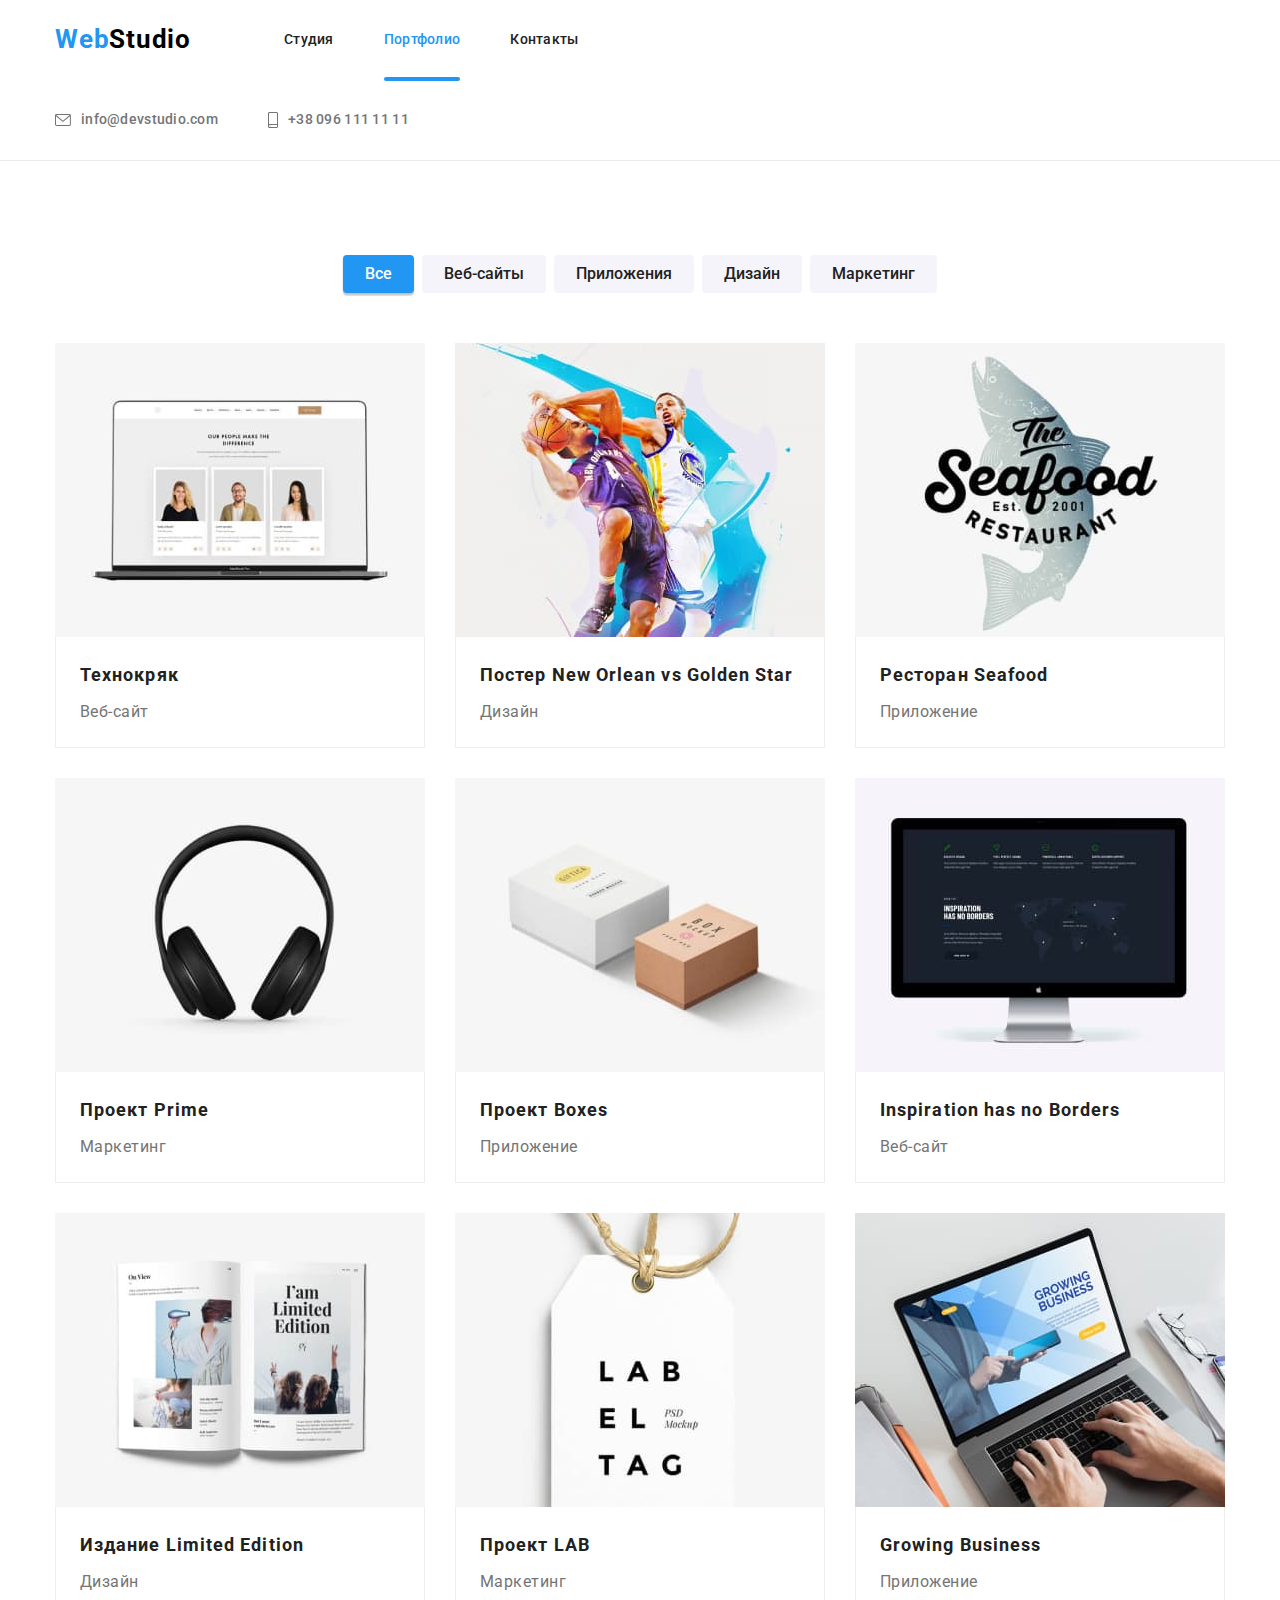
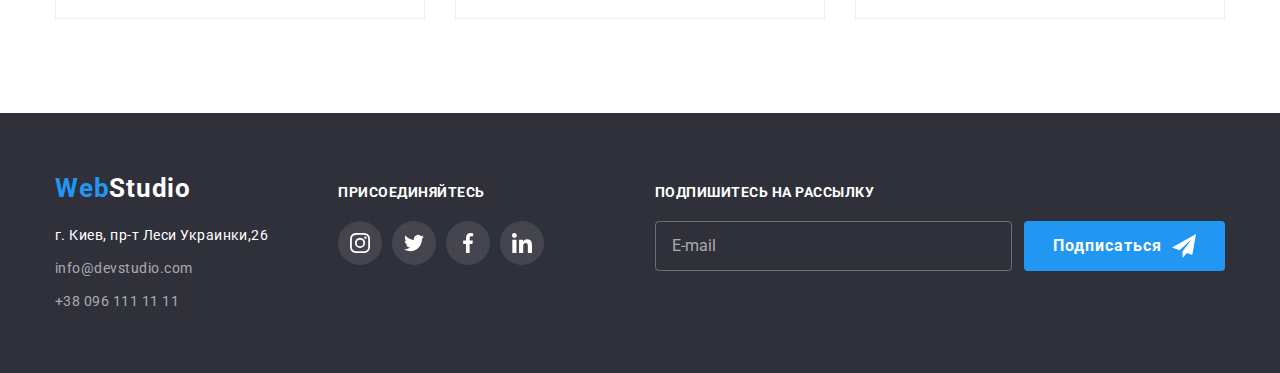
==== commit d6669e19: "правка классов" ====
--- a/portfolio.html
+++ b/portfolio.html
@@ -345,32 +345,32 @@
           <b class="footer-links__caption">присоединяйтесь</b>
           <ul class="networks list">
             <li class="networks__item">
-              <a class="networks__icon networks__icon--fotter" href="" aria-label="instagram">
-                <svg class="networks__svg networks__svg--footer">
+              <a class="networks__link networks__link--fotter" href="" aria-label="instagram">
+                <svg class="networks__icon networks__icon--footer">
                   <use href="./images/icons.svg#instagram"></use>
                 </svg>
               </a>
             </li>
 
             <li class="networks__item">
-              <a class="networks__icon networks__icon--fotter" href="" aria-label="twitter">
-                <svg class="networks__svg networks__svg--footer">
+              <a class="networks__link networks__link--fotter" href="" aria-label="twitter">
+                <svg class="networks__icon networks__icon--footer">
                   <use href="./images/icons.svg#twitter"></use>
                 </svg>
               </a>
             </li>
 
             <li class="networks__item">
-              <a class="networks__icon networks__icon--fotter" href="" aria-label="facebook">
-                <svg class="networks__svg networks__svg--footer">
+              <a class="networks__link networks__link--fotter" href="" aria-label="facebook">
+                <svg class="networks__icon networks__icon--footer">
                   <use href="./images/icons.svg#facebook"></use>
                 </svg>
               </a>
             </li>
 
             <li class="networks__item">
-              <a class="networks__icon networks__icon--fotter" href="" aria-label="linkedin">
-                <svg class="networks__svg networks__svg--footer">
+              <a class="networks__link networks__link--fotter" href="" aria-label="linkedin">
+                <svg class="networks__icon networks__icon--footer">
                   <use href="./images/icons.svg#linkedin"></use>
                 </svg>
               </a>
--- a/css/main.min.css
+++ b/css/main.min.css
@@ -1 +1 @@
-body{background-color:#fff;color:#757575;font-family:"Roboto",sans-serif;letter-spacing:.03em}h1,h2,h3,ul,p{margin:0}img{display:block;max-width:100%;height:auto}.link{text-decoration:none}.list{padding:0;margin:0;list-style:none}.visually-hidden{position:absolute;width:1px;height:1px;margin:-1px;border:0;padding:0;clip:rect(0 0 0 0);overflow:hidden}.footer__logo,.nav__logo{color:#2196f3;font-family:"Roboto",sans-serif;font-weight:700;font-size:26px;line-height:1.2;letter-spacing:.03em}.works__button,.hero__button,.footer__button,.modal__button{display:inline-block;font-family:inherit;text-align:center;border:0;border-radius:4px;-webkit-transition:background-color 250ms cubic-bezier(0.4, 0, 0.2, 1),color 250ms cubic-bezier(0.4, 0, 0.2, 1);transition:background-color 250ms cubic-bezier(0.4, 0, 0.2, 1),color 250ms cubic-bezier(0.4, 0, 0.2, 1)}.conteiner{width:1200px;margin-left:auto;margin-right:auto;padding:0 15px}.networks{display:-webkit-box;display:-ms-flexbox;display:flex}.networks__item:not(:last-child){margin-right:10px}.networks__icon{display:-webkit-box;display:-ms-flexbox;display:flex;-webkit-box-pack:center;-ms-flex-pack:center;justify-content:center;-webkit-box-align:center;-ms-flex-align:center;align-items:center;width:44px;height:44px;border-radius:50%;-webkit-transition:background-color 250ms cubic-bezier(0.4, 0, 0.2, 1);transition:background-color 250ms cubic-bezier(0.4, 0, 0.2, 1)}.networks__icon--fotter{background-color:rgba(255,255,255,.1)}.networks__icon:hover,.networks__icon:focus{background-color:#2196f3}.networks__svg{width:20px;height:20px}.networks__svg--footer{fill:#fff}.networks__svg--team{fill:#afb1b8;-webkit-transition:fill 250ms cubic-bezier(0.4, 0, 0.2, 1);transition:fill 250ms cubic-bezier(0.4, 0, 0.2, 1)}.networks__icon:hover .networks__svg--team,.networks__icon:focus .networks__svg--team{fill:#fff}.nav__logo{padding:24px 0}.logo__black{color:#000}.footer__logo{display:inline-block;margin-bottom:20px}.logo__white{color:#fff}.header{position:fixed;top:0;left:0;width:100%;min-height:80px;z-index:1;border-bottom:1px solid #ececec;background-color:#fff;font-weight:500;font-size:14px;line-height:1.14;letter-spacing:.02em}.header__page{display:-webkit-box;display:-ms-flexbox;display:flex}.nav{display:-webkit-box;display:-ms-flexbox;display:flex;-webkit-box-align:center;-ms-flex-align:center;align-items:center}.nav__list{position:relative;display:-webkit-box;display:-ms-flexbox;display:flex;margin-left:93px}.nav__link{display:block;padding:32px 0;color:#212121;-webkit-transition:color 250ms cubic-bezier(0.4, 0, 0.2, 1);transition:color 250ms cubic-bezier(0.4, 0, 0.2, 1)}.nav__link--current,.nav__link:hover,.nav__link:focus{color:#2196f3}.nav__item:not(:last-child){margin-right:50px}.nav__item--current{position:relative}.nav__item--current::after{position:absolute;left:0;bottom:-1px;display:inline-block;content:"";width:100%;height:4px;border-radius:2px;background-color:#2196f3}.contacts{display:-webkit-box;display:-ms-flexbox;display:flex;margin-left:auto}.contacts__item:not(:last-child){margin-right:50px}.contacts__link{display:-webkit-box;display:-ms-flexbox;display:flex;padding:32px 0;-webkit-box-align:center;-ms-flex-align:center;align-items:center;color:#757575;-webkit-transition:color 250ms cubic-bezier(0.4, 0, 0.2, 1);transition:color 250ms cubic-bezier(0.4, 0, 0.2, 1)}.contacts__link:hover,.contacts__link:focus{color:#2196f3}.contacts__icon{display:inline-block;margin-right:10px;fill:#757575;-webkit-transition:fill 250ms cubic-bezier(0.4, 0, 0.2, 1);transition:fill 250ms cubic-bezier(0.4, 0, 0.2, 1)}.contacts__link:hover .contacts__icon,.contacts__link:focus .contacts__icon{fill:#2196f3}.hero{max-width:1600px;height:600px;margin-left:auto;margin-right:auto;padding:200px 0;background-color:#c4c4c4;background-image:-webkit-gradient(linear, left top, right top, from(rgba(47, 48, 58, 0.4)), to(rgba(47, 48, 58, 0.4))),url(../images/bg-img.jpg);background-image:linear-gradient(to right, rgba(47, 48, 58, 0.4), rgba(47, 48, 58, 0.4)),url(../images/bg-img.jpg);background-size:1600px;background-position:cover;background-repeat:no-repeat;text-align:center}.hero__page{width:696px}.hero__title{margin-bottom:30px;color:#fff;font-weight:900;font-size:44px;line-height:1.5;text-align:center;letter-spacing:.06em;text-transform:uppercase}.section{padding:94px 0}.section__title{color:#212121;font-weight:700;font-size:36px;line-height:1.17;text-align:center}.specifics__item{max-width:270px}.specifics__item:not(:last-child){margin-right:30px}.specifics__list{display:-webkit-box;display:-ms-flexbox;display:flex}.specifics__icon{display:-webkit-box;display:-ms-flexbox;display:flex;height:120px;margin-bottom:30px;background-color:#f5f4fa;border-radius:4px;-webkit-box-pack:center;-ms-flex-pack:center;justify-content:center;-webkit-box-align:center;-ms-flex-align:center;align-items:center}.specifics__svg{width:70px;height:70px}.specifics__caption{color:#212121;margin-bottom:10px;font-weight:700;font-size:14px;line-height:1.14;text-transform:uppercase}.specifics__text{font-size:14px;line-height:1.7}.features{padding-top:0}.features__title{margin-bottom:50px}.features__list{display:-webkit-box;display:-ms-flexbox;display:flex}.features__item:not(:last-child){margin-right:30px}.features__card{position:relative}.features__thumb{display:-webkit-box;display:-ms-flexbox;display:flex;position:absolute;bottom:0;width:100%;height:70px;-webkit-box-pack:center;-ms-flex-pack:center;justify-content:center;-webkit-box-align:center;-ms-flex-align:center;align-items:center;background-color:rgba(47,48,58,.8)}.features__caption{color:#fff;font-weight:700;font-size:14px;line-height:1.14;text-align:center;letter-spacing:.03em;text-transform:uppercase}.team{background-color:#f5f4fa}.team__title{margin-bottom:50px}.team__list{display:-webkit-box;display:-ms-flexbox;display:flex}.team__item{max-width:270px;border-radius:0px 0px 4px 4px;background-color:#fff;-webkit-box-shadow:0px 1px 3px rgba(0,0,0,.12),0px 1px 1px rgba(0,0,0,.14),0px 2px 1px rgba(0,0,0,.2);box-shadow:0px 1px 3px rgba(0,0,0,.12),0px 1px 1px rgba(0,0,0,.14),0px 2px 1px rgba(0,0,0,.2)}.team__item:not(:last-child){margin-right:30px}.team__card{padding:30px}.team__caption{color:#212121;margin-bottom:10px;font-weight:500;font-size:16px;line-height:1.19;text-align:center}.team__text{font-size:16px;line-height:1.19;text-align:center;margin-bottom:16px}.clients__title{margin-bottom:50px}.clients__list{display:-webkit-box;display:-ms-flexbox;display:flex}.clients__item:not(:last-child){margin-right:30px}.clients-links{display:-webkit-box;display:-ms-flexbox;display:flex;-webkit-box-pack:center;-ms-flex-pack:center;justify-content:center;-webkit-box-align:center;-ms-flex-align:center;align-items:center;width:170px;height:92px;border:1px solid #afb1b8;border-radius:4px;-webkit-transition:border 250ms cubic-bezier(0.4, 0, 0.2, 1);transition:border 250ms cubic-bezier(0.4, 0, 0.2, 1)}.clients-links:hover,.clients-links:focus{border:1px solid #2196f3}.clients-links__icon{fill:#afb1b8;-webkit-transition:fill 250ms cubic-bezier(0.4, 0, 0.2, 1);transition:fill 250ms cubic-bezier(0.4, 0, 0.2, 1)}.clients-links:hover .clients-links__icon,.clients-links:focus .clients-links__icon{fill:#2196f3}.footer{padding-top:60px;padding-bottom:60px;background-color:#2f303a}.footer__conteiner{display:-webkit-box;display:-ms-flexbox;display:flex;-webkit-box-align:baseline;-ms-flex-align:baseline;align-items:baseline}.address{margin-right:70px}.address__list{font-style:normal;font-size:14px;line-height:1.7}.address__item:not(:last-child){margin-bottom:9px}.address__link{color:rgba(255,255,255,.6);-webkit-transition:color 250ms cubic-bezier(0.4, 0, 0.2, 1);transition:color 250ms cubic-bezier(0.4, 0, 0.2, 1)}.address__link:hover,.address__link:hover{color:#2196f3}.address__link--map{color:#fff;-webkit-transition:color 250ms cubic-bezier(0.4, 0, 0.2, 1);transition:color 250ms cubic-bezier(0.4, 0, 0.2, 1)}.footer-links__caption{display:inline-block;margin-bottom:20px;color:#fff;font-weight:700;font-size:14px;line-height:1.14;text-transform:uppercase}.footer-form{display:-webkit-box;display:-ms-flexbox;display:flex;-webkit-box-orient:vertical;-webkit-box-direction:normal;-ms-flex-direction:column;flex-direction:column;width:570px;margin-left:auto}.footer-form__titel{margin-bottom:20px;color:#fff;font-weight:700;font-size:14px;line-height:1.14;text-transform:uppercase}.mailing{display:-webkit-box;display:-ms-flexbox;display:flex;-webkit-box-align:stretch;-ms-flex-align:stretch;align-items:stretch}.mailing__input{display:inline-block;padding-left:16px;width:100%;border:1px solid rgba(255,255,255,.3);border-radius:4px;background-color:rgba(0,0,0,0);color:rgba(255,255,255,.6)}.mailing__input::-webkit-input-placeholder{color:rgba(255,255,255,.6);font-size:16px;line-height:1.25px}.mailing__input::-moz-placeholder{color:rgba(255,255,255,.6);font-size:16px;line-height:1.25px}.mailing__input:-ms-input-placeholder{color:rgba(255,255,255,.6);font-size:16px;line-height:1.25px}.mailing__input::-ms-input-placeholder{color:rgba(255,255,255,.6);font-size:16px;line-height:1.25px}.mailing__input::placeholder{color:rgba(255,255,255,.6);font-size:16px;line-height:1.25px}.buttons{margin-bottom:50px;display:-webkit-box;display:-ms-flexbox;display:flex;-webkit-box-pack:center;-ms-flex-pack:center;justify-content:center}.buttons__item:not(:last-child){margin-right:8px}.works__list{display:-webkit-box;display:-ms-flexbox;display:flex;-ms-flex-wrap:wrap;flex-wrap:wrap}.works__item{width:370px;margin-right:30px;margin-bottom:30px}.works__item:nth-child(3n){margin-right:0}.works__item:nth-last-child(-n+3){margin-bottom:0}.product{display:block;-webkit-transition:-webkit-box-shadow 250ms cubic-bezier(0.4, 0, 0.2, 1);transition:-webkit-box-shadow 250ms cubic-bezier(0.4, 0, 0.2, 1);transition:box-shadow 250ms cubic-bezier(0.4, 0, 0.2, 1);transition:box-shadow 250ms cubic-bezier(0.4, 0, 0.2, 1), -webkit-box-shadow 250ms cubic-bezier(0.4, 0, 0.2, 1)}.product:hover,.product:focus{-webkit-box-shadow:0px 4px 4px rgba(0,0,0,.25),0px 1px 1px rgba(0,0,0,.12),0px 4px 4px rgba(0,0,0,.06),1px 4px 6px rgba(0,0,0,.16);box-shadow:0px 4px 4px rgba(0,0,0,.25),0px 1px 1px rgba(0,0,0,.12),0px 4px 4px rgba(0,0,0,.06),1px 4px 6px rgba(0,0,0,.16)}.product__thumb{position:relative;overflow:hidden}.product__info{color:#fff;font-size:18px;line-height:1.56}.product__name{border:1px solid #eee;border-top:none;padding:20px 24px}.product__caption{color:#212121;margin-bottom:4px;font-weight:700;font-size:18px;line-height:2;letter-spacing:.06em}.product__text{color:#757575;font-style:normal;font-size:16px;line-height:1.9}.product__overlay{position:absolute;top:0;left:0;width:100%;height:100%;padding:63px 24px;background-color:rgba(33,150,243,.9);-webkit-transition:opacity 250ms cubic-bezier(0.4, 0, 0.2, 1),-webkit-transform 250ms cubic-bezier(0.4, 0, 0.2, 1);transition:opacity 250ms cubic-bezier(0.4, 0, 0.2, 1),-webkit-transform 250ms cubic-bezier(0.4, 0, 0.2, 1);transition:transform 250ms cubic-bezier(0.4, 0, 0.2, 1),opacity 250ms cubic-bezier(0.4, 0, 0.2, 1);transition:transform 250ms cubic-bezier(0.4, 0, 0.2, 1),opacity 250ms cubic-bezier(0.4, 0, 0.2, 1),-webkit-transform 250ms cubic-bezier(0.4, 0, 0.2, 1);-webkit-transform:translateY(100%);transform:translateY(100%);overflow:auto;opacity:0}.product:hover .product__overlay,.product:focus .product__overlay{-webkit-transform:translateY(0);transform:translateY(0);opacity:1}.hero__button,.footer__button,.modal__button{min-width:200px;padding:10px 32px;background-color:#2196f3;color:#fff;cursor:pointer;-webkit-transition:background-color 250ms cubic-bezier(0.4, 0, 0.2, 1),color 250ms cubic-bezier(0.4, 0, 0.2, 1);transition:background-color 250ms cubic-bezier(0.4, 0, 0.2, 1),color 250ms cubic-bezier(0.4, 0, 0.2, 1);font-weight:700;font-size:16px;line-height:1.9;letter-spacing:.06em}.hero__button:hover,.hero__button:focus,.footer__button:hover,.footer__button:focus,.modal__button:hover,.modal__button:focus{background-color:#188ce8;color:#fff}.footer__button{display:-webkit-box;display:-ms-flexbox;display:flex;-webkit-box-align:center;-ms-flex-align:center;align-items:center;margin-left:12px;padding:10px 29px}.button__icon{display:inline-block;width:24px;height:24px;margin-left:10px}.modal__button{-webkit-box-shadow:0px 1px 3px rgba(0,0,0,.12),0px 1px 1px rgba(0,0,0,.14),0px 2px 1px rgba(0,0,0,.2);box-shadow:0px 1px 3px rgba(0,0,0,.12),0px 1px 1px rgba(0,0,0,.14),0px 2px 1px rgba(0,0,0,.2)}.works__button{padding:6px 22px;background-color:#f5f4fa;color:#212121;cursor:pointer;-webkit-transition:background-color 250ms cubic-bezier(0.4, 0, 0.2, 1),color 250ms cubic-bezier(0.4, 0, 0.2, 1),-webkit-box-shadow 250ms cubic-bezier(0.4, 0, 0.2, 1);transition:background-color 250ms cubic-bezier(0.4, 0, 0.2, 1),color 250ms cubic-bezier(0.4, 0, 0.2, 1),-webkit-box-shadow 250ms cubic-bezier(0.4, 0, 0.2, 1);transition:background-color 250ms cubic-bezier(0.4, 0, 0.2, 1),color 250ms cubic-bezier(0.4, 0, 0.2, 1),box-shadow 250ms cubic-bezier(0.4, 0, 0.2, 1);transition:background-color 250ms cubic-bezier(0.4, 0, 0.2, 1),color 250ms cubic-bezier(0.4, 0, 0.2, 1),box-shadow 250ms cubic-bezier(0.4, 0, 0.2, 1),-webkit-box-shadow 250ms cubic-bezier(0.4, 0, 0.2, 1);font-weight:500;font-size:16px;line-height:1.6}.works__button--current,.works__button:hover,.works__button:focus{background-color:#2196f3;color:#fff;-webkit-box-shadow:0px 3px 1px rgba(0,0,0,.1),0px 1px 2px rgba(0,0,0,.08),0px 2px 2px rgba(0,0,0,.12);box-shadow:0px 3px 1px rgba(0,0,0,.1),0px 1px 2px rgba(0,0,0,.08),0px 2px 2px rgba(0,0,0,.12)}/*# sourceMappingURL=main.min.css.map */+body{background-color:#fff;color:#757575;font-family:"Roboto",sans-serif;letter-spacing:.03em}h1,h2,h3,ul,p{margin:0}img{display:block;max-width:100%;height:auto}.link{text-decoration:none}.list{padding:0;margin:0;list-style:none}.visually-hidden{position:absolute;width:1px;height:1px;margin:-1px;border:0;padding:0;clip:rect(0 0 0 0);overflow:hidden}.footer__logo,.nav__logo{color:#2196f3;font-family:"Roboto",sans-serif;font-weight:700;font-size:26px;line-height:1.2;letter-spacing:.03em}.works__button,.hero__button,.footer__button,.modal__button{display:inline-block;font-family:inherit;text-align:center;border:0;border-radius:4px;-webkit-transition:background-color 250ms cubic-bezier(0.4, 0, 0.2, 1),color 250ms cubic-bezier(0.4, 0, 0.2, 1);transition:background-color 250ms cubic-bezier(0.4, 0, 0.2, 1),color 250ms cubic-bezier(0.4, 0, 0.2, 1)}.conteiner{width:1200px;margin-left:auto;margin-right:auto;padding:0 15px}.networks{display:-webkit-box;display:-ms-flexbox;display:flex}.networks__item:not(:last-child){margin-right:10px}.networks__link{display:-webkit-box;display:-ms-flexbox;display:flex;-webkit-box-pack:center;-ms-flex-pack:center;justify-content:center;-webkit-box-align:center;-ms-flex-align:center;align-items:center;width:44px;height:44px;border-radius:50%;-webkit-transition:background-color 250ms cubic-bezier(0.4, 0, 0.2, 1);transition:background-color 250ms cubic-bezier(0.4, 0, 0.2, 1)}.networks__link--fotter{background-color:rgba(255,255,255,.1)}.networks__link:hover,.networks__link:focus{background-color:#2196f3}.networks__icon{width:20px;height:20px}.networks__icon--footer{fill:#fff}.networks__icon--team{fill:#afb1b8;-webkit-transition:fill 250ms cubic-bezier(0.4, 0, 0.2, 1);transition:fill 250ms cubic-bezier(0.4, 0, 0.2, 1)}.networks__link:hover .networks__icon--team,.networks__link:focus .networks__icon--team{fill:#fff}.nav__logo{padding:24px 0}.logo__black{color:#000}.footer__logo{display:inline-block;margin-bottom:20px}.logo__white{color:#fff}.header{position:fixed;top:0;left:0;width:100%;min-height:80px;z-index:1;border-bottom:1px solid #ececec;background-color:#fff;font-weight:500;font-size:14px;line-height:1.14;letter-spacing:.02em}.header__conteiner{display:-webkit-box;display:-ms-flexbox;display:flex}.nav{display:-webkit-box;display:-ms-flexbox;display:flex;-webkit-box-align:center;-ms-flex-align:center;align-items:center}.nav__list{position:relative;display:-webkit-box;display:-ms-flexbox;display:flex;margin-left:93px}.nav__link{display:block;padding:32px 0;color:#212121;-webkit-transition:color 250ms cubic-bezier(0.4, 0, 0.2, 1);transition:color 250ms cubic-bezier(0.4, 0, 0.2, 1)}.nav__link--current,.nav__link:hover,.nav__link:focus{color:#2196f3}.nav__item{position:relative}.nav__item:not(:last-child){margin-right:50px}.nav__item--current{position:relative}.nav__item--current::after{position:absolute;left:0;bottom:-1px;display:inline-block;content:"";width:100%;height:4px;border-radius:2px;background-color:#2196f3}.contacts{display:-webkit-box;display:-ms-flexbox;display:flex;margin-left:auto}.contacts__item:not(:last-child){margin-right:50px}.contacts__link{display:-webkit-box;display:-ms-flexbox;display:flex;padding:32px 0;-webkit-box-align:center;-ms-flex-align:center;align-items:center;color:#757575;-webkit-transition:color 250ms cubic-bezier(0.4, 0, 0.2, 1);transition:color 250ms cubic-bezier(0.4, 0, 0.2, 1)}.contacts__link:hover,.contacts__link:focus{color:#2196f3}.contacts__icon{display:inline-block;margin-right:10px;fill:#757575;-webkit-transition:fill 250ms cubic-bezier(0.4, 0, 0.2, 1);transition:fill 250ms cubic-bezier(0.4, 0, 0.2, 1)}.contacts__link:hover .contacts__icon,.contacts__link:focus .contacts__icon{fill:#2196f3}.hero{max-width:1600px;height:600px;margin-left:auto;margin-right:auto;padding:200px 0;background-color:#c4c4c4;background-image:-webkit-gradient(linear, left top, right top, from(rgba(47, 48, 58, 0.4)), to(rgba(47, 48, 58, 0.4))),url(../images/bg-img.jpg);background-image:linear-gradient(to right, rgba(47, 48, 58, 0.4), rgba(47, 48, 58, 0.4)),url(../images/bg-img.jpg);background-size:1600px;background-position:cover;background-repeat:no-repeat;text-align:center}.hero__title{width:696px;margin-left:auto;margin-right:auto;margin-bottom:30px;color:#fff;font-weight:900;font-size:44px;line-height:1.5;text-align:center;letter-spacing:.06em;text-transform:uppercase}.section{padding:94px 0}.section__title{margin-bottom:50px;color:#212121;font-weight:700;font-size:36px;line-height:1.17;text-align:center}.section--padding{padding-top:0}.section--background{background-color:#f5f4fa}.specifics{display:-webkit-box;display:-ms-flexbox;display:flex}.specifics__item{max-width:270px}.specifics__item:not(:last-child){margin-right:30px}.specifics__box{display:-webkit-box;display:-ms-flexbox;display:flex;height:120px;margin-bottom:30px;background-color:#f5f4fa;border-radius:4px;-webkit-box-pack:center;-ms-flex-pack:center;justify-content:center;-webkit-box-align:center;-ms-flex-align:center;align-items:center}.specifics__icon{width:70px;height:70px}.specifics__caption{color:#212121;margin-bottom:10px;font-weight:700;font-size:14px;line-height:1.14;text-transform:uppercase}.specifics__text{font-size:14px;line-height:1.7}.features{display:-webkit-box;display:-ms-flexbox;display:flex}.features__item:not(:last-child){margin-right:30px}.features__card{position:relative}.features__thumb{display:-webkit-box;display:-ms-flexbox;display:flex;position:absolute;bottom:0;width:100%;height:70px;-webkit-box-pack:center;-ms-flex-pack:center;justify-content:center;-webkit-box-align:center;-ms-flex-align:center;align-items:center;background-color:rgba(47,48,58,.8)}.features__caption{color:#fff;font-weight:700;font-size:14px;line-height:1.14;text-align:center;letter-spacing:.03em;text-transform:uppercase}.team{display:-webkit-box;display:-ms-flexbox;display:flex}.team__item{max-width:270px;border-radius:0px 0px 4px 4px;background-color:#fff;-webkit-box-shadow:0px 1px 3px rgba(0,0,0,.12),0px 1px 1px rgba(0,0,0,.14),0px 2px 1px rgba(0,0,0,.2);box-shadow:0px 1px 3px rgba(0,0,0,.12),0px 1px 1px rgba(0,0,0,.14),0px 2px 1px rgba(0,0,0,.2)}.team__item:not(:last-child){margin-right:30px}.team__card{padding:30px}.team__caption{color:#212121;margin-bottom:10px;font-weight:500;font-size:16px;line-height:1.19;text-align:center}.team__text{font-size:16px;line-height:1.19;text-align:center;margin-bottom:16px}.clients{display:-webkit-box;display:-ms-flexbox;display:flex}.clients__item:not(:last-child){margin-right:30px}.clients__links{display:-webkit-box;display:-ms-flexbox;display:flex;-webkit-box-pack:center;-ms-flex-pack:center;justify-content:center;-webkit-box-align:center;-ms-flex-align:center;align-items:center;width:170px;height:92px;border:1px solid #afb1b8;border-radius:4px;-webkit-transition:border 250ms cubic-bezier(0.4, 0, 0.2, 1);transition:border 250ms cubic-bezier(0.4, 0, 0.2, 1)}.clients__links:hover,.clients__links:focus{border:1px solid #2196f3}.clients__icon{fill:#afb1b8;-webkit-transition:fill 250ms cubic-bezier(0.4, 0, 0.2, 1);transition:fill 250ms cubic-bezier(0.4, 0, 0.2, 1)}.clients__links:hover .clients__icon,.clients__links:focus .clients__icon{fill:#2196f3}.footer{padding-top:60px;padding-bottom:60px;background-color:#2f303a}.footer__conteiner{display:-webkit-box;display:-ms-flexbox;display:flex;-webkit-box-align:baseline;-ms-flex-align:baseline;align-items:baseline}.address{margin-right:70px}.address__list{font-style:normal;font-size:14px;line-height:1.7}.address__item:not(:last-child){margin-bottom:9px}.address__link{color:rgba(255,255,255,.6);-webkit-transition:color 250ms cubic-bezier(0.4, 0, 0.2, 1);transition:color 250ms cubic-bezier(0.4, 0, 0.2, 1)}.address__link:hover,.address__link:hover{color:#2196f3}.address__link--map{color:#fff;-webkit-transition:color 250ms cubic-bezier(0.4, 0, 0.2, 1);transition:color 250ms cubic-bezier(0.4, 0, 0.2, 1)}.footer-links__caption{display:inline-block;margin-bottom:20px;color:#fff;font-weight:700;font-size:14px;line-height:1.14;text-transform:uppercase}.footer-form{display:-webkit-box;display:-ms-flexbox;display:flex;-webkit-box-orient:vertical;-webkit-box-direction:normal;-ms-flex-direction:column;flex-direction:column;width:570px;margin-left:auto}.footer-form__titel{margin-bottom:20px;color:#fff;font-weight:700;font-size:14px;line-height:1.14;text-transform:uppercase}.mailing{display:-webkit-box;display:-ms-flexbox;display:flex;-webkit-box-align:stretch;-ms-flex-align:stretch;align-items:stretch}.mailing__input{display:inline-block;padding-left:16px;-webkit-box-flex:1;-ms-flex-positive:1;flex-grow:1;border:1px solid rgba(255,255,255,.3);border-radius:4px;background-color:rgba(0,0,0,0);color:rgba(255,255,255,.6)}.mailing__input::-webkit-input-placeholder{color:rgba(255,255,255,.6);font-size:16px;line-height:1.25px}.mailing__input::-moz-placeholder{color:rgba(255,255,255,.6);font-size:16px;line-height:1.25px}.mailing__input:-ms-input-placeholder{color:rgba(255,255,255,.6);font-size:16px;line-height:1.25px}.mailing__input::-ms-input-placeholder{color:rgba(255,255,255,.6);font-size:16px;line-height:1.25px}.mailing__input::placeholder{color:rgba(255,255,255,.6);font-size:16px;line-height:1.25px}.buttons{margin-bottom:50px;display:-webkit-box;display:-ms-flexbox;display:flex;-webkit-box-pack:center;-ms-flex-pack:center;justify-content:center}.buttons__item:not(:last-child){margin-right:8px}.works__list{display:-webkit-box;display:-ms-flexbox;display:flex;-ms-flex-wrap:wrap;flex-wrap:wrap}.works__item{width:370px;margin-right:30px;margin-bottom:30px}.works__item:nth-child(3n){margin-right:0}.works__item:nth-last-child(-n+3){margin-bottom:0}.product{display:block;-webkit-transition:-webkit-box-shadow 250ms cubic-bezier(0.4, 0, 0.2, 1);transition:-webkit-box-shadow 250ms cubic-bezier(0.4, 0, 0.2, 1);transition:box-shadow 250ms cubic-bezier(0.4, 0, 0.2, 1);transition:box-shadow 250ms cubic-bezier(0.4, 0, 0.2, 1), -webkit-box-shadow 250ms cubic-bezier(0.4, 0, 0.2, 1)}.product:hover,.product:focus{-webkit-box-shadow:0px 4px 4px rgba(0,0,0,.25),0px 1px 1px rgba(0,0,0,.12),0px 4px 4px rgba(0,0,0,.06),1px 4px 6px rgba(0,0,0,.16);box-shadow:0px 4px 4px rgba(0,0,0,.25),0px 1px 1px rgba(0,0,0,.12),0px 4px 4px rgba(0,0,0,.06),1px 4px 6px rgba(0,0,0,.16)}.product__thumb{position:relative;overflow:hidden}.product__info{color:#fff;font-size:18px;line-height:1.56}.product__name{border:1px solid #eee;border-top:none;padding:20px 24px}.product__caption{color:#212121;margin-bottom:4px;font-weight:700;font-size:18px;line-height:2;letter-spacing:.06em}.product__text{color:#757575;font-style:normal;font-size:16px;line-height:1.9}.product__overlay{position:absolute;top:0;left:0;width:100%;height:100%;padding:63px 24px;background-color:rgba(33,150,243,.9);-webkit-transition:opacity 250ms cubic-bezier(0.4, 0, 0.2, 1),-webkit-transform 250ms cubic-bezier(0.4, 0, 0.2, 1);transition:opacity 250ms cubic-bezier(0.4, 0, 0.2, 1),-webkit-transform 250ms cubic-bezier(0.4, 0, 0.2, 1);transition:transform 250ms cubic-bezier(0.4, 0, 0.2, 1),opacity 250ms cubic-bezier(0.4, 0, 0.2, 1);transition:transform 250ms cubic-bezier(0.4, 0, 0.2, 1),opacity 250ms cubic-bezier(0.4, 0, 0.2, 1),-webkit-transform 250ms cubic-bezier(0.4, 0, 0.2, 1);-webkit-transform:translateY(100%);transform:translateY(100%);overflow:auto;opacity:0}.product:hover .product__overlay,.product:focus .product__overlay{-webkit-transform:translateY(0);transform:translateY(0);opacity:1}.hero__button,.footer__button,.modal__button{min-width:200px;padding:10px 32px;background-color:#2196f3;color:#fff;cursor:pointer;-webkit-transition:background-color 250ms cubic-bezier(0.4, 0, 0.2, 1),color 250ms cubic-bezier(0.4, 0, 0.2, 1);transition:background-color 250ms cubic-bezier(0.4, 0, 0.2, 1),color 250ms cubic-bezier(0.4, 0, 0.2, 1);font-weight:700;font-size:16px;line-height:1.9;letter-spacing:.06em}.hero__button:hover,.hero__button:focus,.footer__button:hover,.footer__button:focus,.modal__button:hover,.modal__button:focus{background-color:#188ce8;color:#fff}.footer__button{display:-webkit-box;display:-ms-flexbox;display:flex;-webkit-box-align:center;-ms-flex-align:center;align-items:center;margin-left:12px;padding:10px 29px}.button__icon{display:inline-block;width:24px;height:24px;margin-left:10px}.modal__button{-webkit-box-shadow:0px 1px 3px rgba(0,0,0,.12),0px 1px 1px rgba(0,0,0,.14),0px 2px 1px rgba(0,0,0,.2);box-shadow:0px 1px 3px rgba(0,0,0,.12),0px 1px 1px rgba(0,0,0,.14),0px 2px 1px rgba(0,0,0,.2)}.works__button{padding:6px 22px;background-color:#f5f4fa;color:#212121;cursor:pointer;-webkit-transition:background-color 250ms cubic-bezier(0.4, 0, 0.2, 1),color 250ms cubic-bezier(0.4, 0, 0.2, 1),-webkit-box-shadow 250ms cubic-bezier(0.4, 0, 0.2, 1);transition:background-color 250ms cubic-bezier(0.4, 0, 0.2, 1),color 250ms cubic-bezier(0.4, 0, 0.2, 1),-webkit-box-shadow 250ms cubic-bezier(0.4, 0, 0.2, 1);transition:background-color 250ms cubic-bezier(0.4, 0, 0.2, 1),color 250ms cubic-bezier(0.4, 0, 0.2, 1),box-shadow 250ms cubic-bezier(0.4, 0, 0.2, 1);transition:background-color 250ms cubic-bezier(0.4, 0, 0.2, 1),color 250ms cubic-bezier(0.4, 0, 0.2, 1),box-shadow 250ms cubic-bezier(0.4, 0, 0.2, 1),-webkit-box-shadow 250ms cubic-bezier(0.4, 0, 0.2, 1);font-weight:500;font-size:16px;line-height:1.6}.works__button--current,.works__button:hover,.works__button:focus{background-color:#2196f3;color:#fff;-webkit-box-shadow:0px 3px 1px rgba(0,0,0,.1),0px 1px 2px rgba(0,0,0,.08),0px 2px 2px rgba(0,0,0,.12);box-shadow:0px 3px 1px rgba(0,0,0,.1),0px 1px 2px rgba(0,0,0,.08),0px 2px 2px rgba(0,0,0,.12)}.backdrop{position:fixed;top:0;left:0;width:100%;height:100%;z-index:2;background-color:rgba(0,0,0,.2);opacity:1;-webkit-transition:opacity 250ms cubic-bezier(0.4, 0, 0.2, 1),visibility 250ms cubic-bezier(0.4, 0, 0.2, 1);transition:opacity 250ms cubic-bezier(0.4, 0, 0.2, 1),visibility 250ms cubic-bezier(0.4, 0, 0.2, 1)}.backdrop.is-hidden{visibility:hidden;opacity:0;pointer-events:none}.backdrop-button{position:absolute;top:8px;right:8px;display:-webkit-box;display:-ms-flexbox;display:flex;-webkit-box-pack:center;-ms-flex-pack:center;justify-content:center;-webkit-box-align:center;-ms-flex-align:center;align-items:center;margin:0;padding:0;width:30px;height:30px;border-radius:50%;border:1px solid rgba(0,0,0,.1);background-color:#fff;cursor:pointer}.backdrop-button__icon{width:18px;height:18px;-webkit-transition:fill 250ms cubic-bezier(0.4, 0, 0.2, 1);transition:fill 250ms cubic-bezier(0.4, 0, 0.2, 1)}.backdrop-button:hover .backdrop-button__icon{fill:#2196f3}.modal{position:absolute;top:50%;left:50%;min-width:528px;min-height:581px;padding:40px;border-radius:4px;background-color:#fff;-webkit-box-shadow:0px 1px 3px rgba(0,0,0,.12),0px 1px 1px rgba(0,0,0,.14),0px 2px 1px rgba(0,0,0,.2);box-shadow:0px 1px 3px rgba(0,0,0,.12),0px 1px 1px rgba(0,0,0,.14),0px 2px 1px rgba(0,0,0,.2);-webkit-transform:translate(-50%, -50%) scale(1);transform:translate(-50%, -50%) scale(1);-webkit-transition:-webkit-transform 250ms cubic-bezier(0.4, 0, 0.2, 1);transition:-webkit-transform 250ms cubic-bezier(0.4, 0, 0.2, 1);transition:transform 250ms cubic-bezier(0.4, 0, 0.2, 1);transition:transform 250ms cubic-bezier(0.4, 0, 0.2, 1), -webkit-transform 250ms cubic-bezier(0.4, 0, 0.2, 1)}.backdrop.is-hidden+.modal{-webkit-transform:translate(-50%, -50%) scale(1.1);transform:translate(-50%, -50%) scale(1.1)}.modal-form{display:-webkit-box;display:-ms-flexbox;display:flex;-webkit-box-orient:vertical;-webkit-box-direction:normal;-ms-flex-direction:column;flex-direction:column;-webkit-box-align:center;-ms-flex-align:center;align-items:center}.modal-form__titel{display:inline-block;margin-bottom:12px;color:#212121;font-weight:700;font-size:20px;line-height:1.15;text-align:center}.modal-form__meta{display:-webkit-box;display:-ms-flexbox;display:flex;-webkit-box-orient:vertical;-webkit-box-direction:normal;-ms-flex-direction:column;flex-direction:column;width:100%;margin-bottom:20px}.modal-form__field{display:-webkit-box;display:-ms-flexbox;display:flex;-webkit-box-orient:vertical;-webkit-box-direction:normal;-ms-flex-direction:column;flex-direction:column;margin-bottom:10px}.modal-form__label{margin-bottom:4px;font-size:12px;line-height:1.17;letter-spacing:.01em}.modal-form__inner{position:relative}.modal-form__input{width:100%;padding:11px 12px;padding-left:42px;height:40px;border:1px solid rgba(33,33,33,.2);border-radius:4px;outline:0px;-webkit-transition:border 250ms cubic-bezier(0.4, 0, 0.2, 1);transition:border 250ms cubic-bezier(0.4, 0, 0.2, 1);font-size:12px;line-height:1.17;letter-spacing:.01em}.modal-form__input:hover,.modal-form__input:focus{border:1px solid #2196f3;cursor:pointer}.modal-form__icon{position:absolute;bottom:0;left:12px;top:50%;-webkit-transform:translateY(-50%);transform:translateY(-50%);-webkit-transition:fill 250ms cubic-bezier(0.4, 0, 0.2, 1);transition:fill 250ms cubic-bezier(0.4, 0, 0.2, 1)}.modal-form__input:hover+.modal-form__icon,.modal-form__input:focus+.modal-form__icon{fill:#2196f3;cursor:pointer}.modal-form__comment{display:-webkit-box;display:-ms-flexbox;display:flex;-webkit-box-orient:vertical;-webkit-box-direction:normal;-ms-flex-direction:column;flex-direction:column}.modal-form__textarea{padding:12px 16px;width:100%;height:120px;border:1px solid rgba(33,33,33,.2);border-radius:4px;resize:none;outline:0px;font-size:12px;line-height:1.17;letter-spacing:.01em}.modal-form__textarea:hover,.modal-form__textarea:focus{border:1px solid #2196f3;cursor:pointer}.modal-form__textarea::-webkit-input-placeholder{color:rgba(117,117,117,.5);font-size:12px;line-height:1.17;letter-spacing:.01em}.modal-form__textarea::-moz-placeholder{color:rgba(117,117,117,.5);font-size:12px;line-height:1.17;letter-spacing:.01em}.modal-form__textarea:-ms-input-placeholder{color:rgba(117,117,117,.5);font-size:12px;line-height:1.17;letter-spacing:.01em}.modal-form__textarea::-ms-input-placeholder{color:rgba(117,117,117,.5);font-size:12px;line-height:1.17;letter-spacing:.01em}.modal-form__textarea::placeholder{color:rgba(117,117,117,.5);font-size:12px;line-height:1.17;letter-spacing:.01em}.policy{display:-webkit-inline-box;display:-ms-inline-flexbox;display:inline-flex;-webkit-box-align:center;-ms-flex-align:center;align-items:center;margin-bottom:30px}.policy__label{display:-webkit-inline-box;display:-ms-inline-flexbox;display:inline-flex;-webkit-box-align:center;-ms-flex-align:center;align-items:center;cursor:pointer}.policy__text{font-size:14px;line-height:1.71}.policy__link{margin-left:3px;color:#2196f3;font-size:14px;line-height:1.71;-webkit-text-decoration-line:underline;text-decoration-line:underline}.checkbox{position:absolute;width:1px;height:1px;margin:-1px;border:0;padding:0;clip:rect(0 0 0 0);overflow:hidden}.policy__icon{display:inline-block;width:16px;height:15px;margin-right:7px;background-image:url(../images/icon-check-1.svg);background-repeat:no-repeat;background-size:contain;background-position:center}.checkbox:checked+.policy__icon{background-image:url(../images/icon-check-2.svg);background-repeat:no-repeat;background-size:contain;background-position:center}/*# sourceMappingURL=main.min.css.map */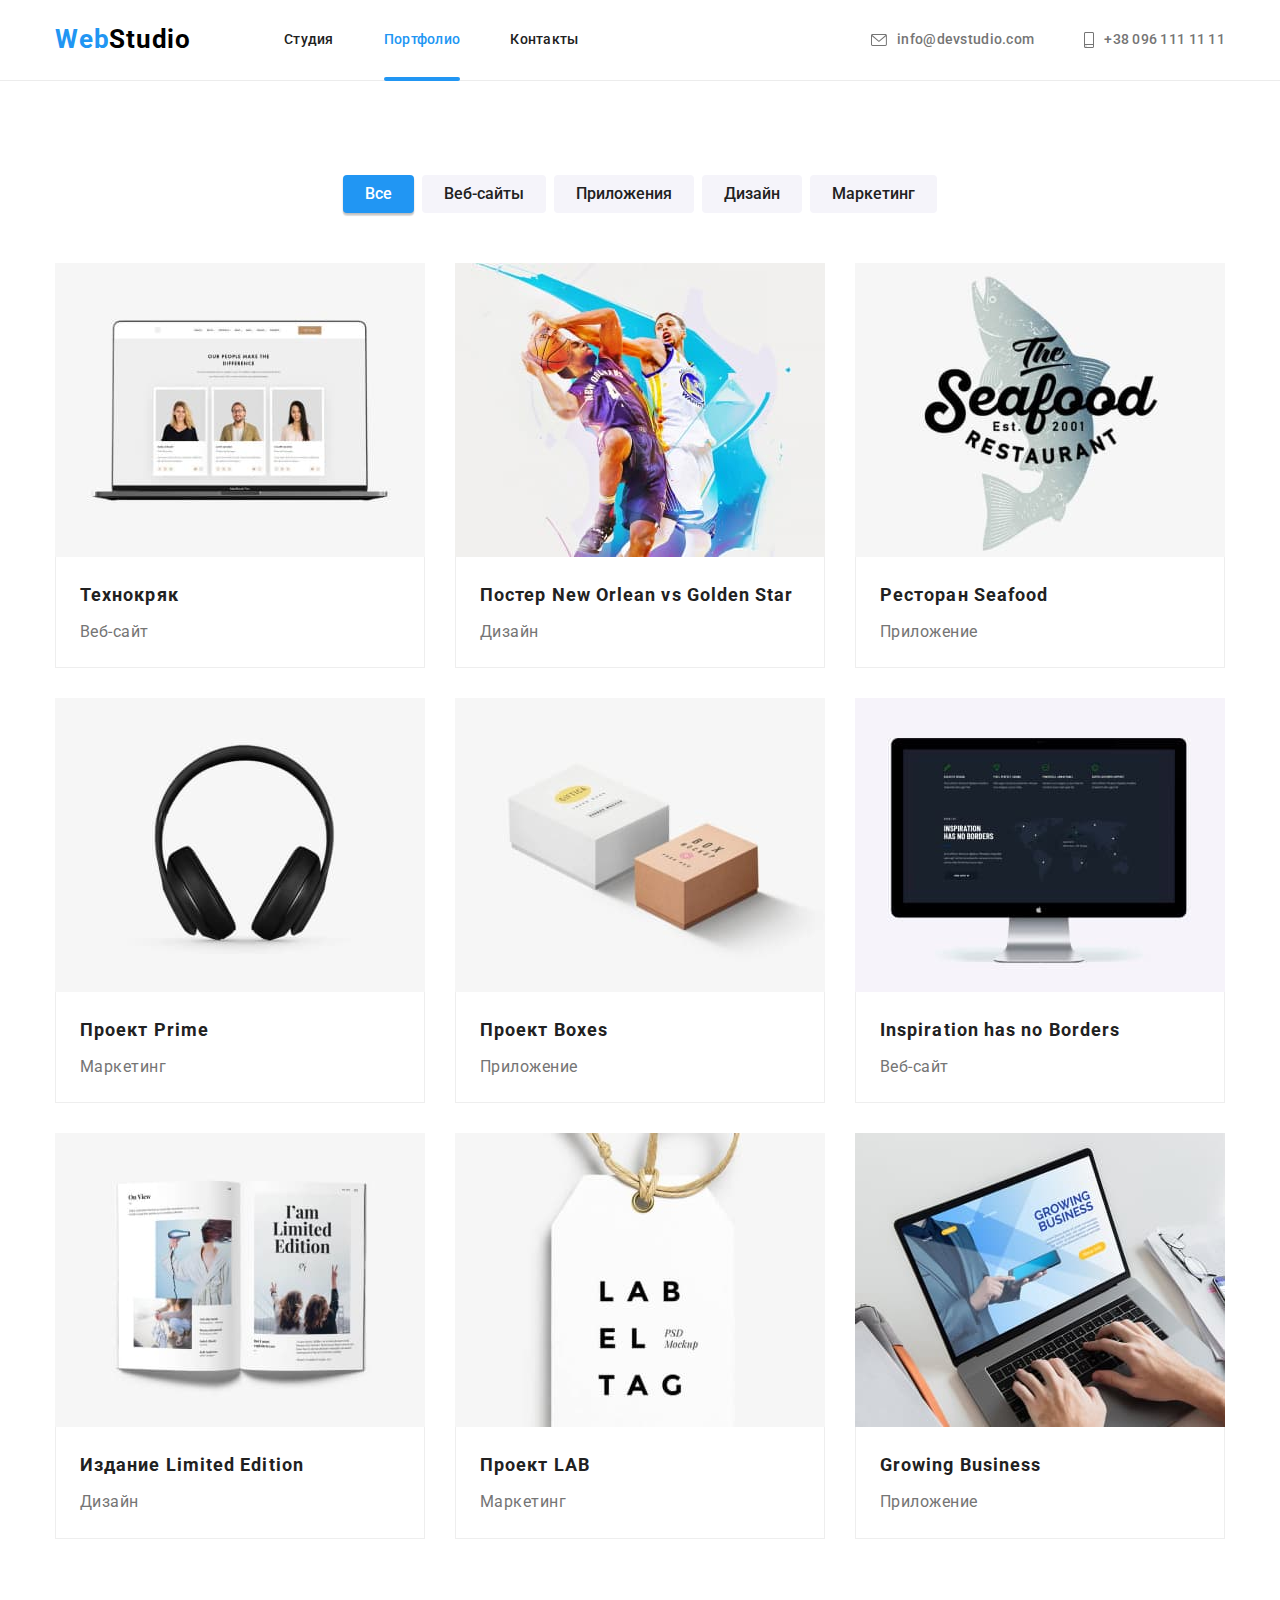
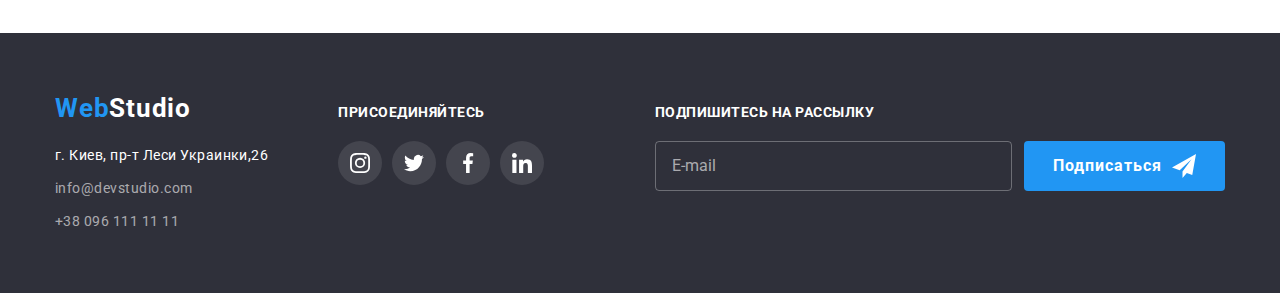
==== commit 957d5367: "поправка nav__link--current" ====
--- a/portfolio.html
+++ b/portfolio.html
@@ -21,7 +21,7 @@
     <!-- Container Header -->
 
     <header class="header">
-      <div class="header__page conteiner">
+      <div class="header__conteiner conteiner">
         <!-- Header Navigation -->
         <nav class="nav">
           <a lang="en" href="./index.html" class="nav__logo link"
--- a/css/main.min.css
+++ b/css/main.min.css
@@ -1 +1 @@
-body{background-color:#fff;color:#757575;font-family:"Roboto",sans-serif;letter-spacing:.03em}h1,h2,h3,ul,p{margin:0}img{display:block;max-width:100%;height:auto}.link{text-decoration:none}.list{padding:0;margin:0;list-style:none}.visually-hidden{position:absolute;width:1px;height:1px;margin:-1px;border:0;padding:0;clip:rect(0 0 0 0);overflow:hidden}.footer__logo,.nav__logo{color:#2196f3;font-family:"Roboto",sans-serif;font-weight:700;font-size:26px;line-height:1.2;letter-spacing:.03em}.works__button,.hero__button,.footer__button,.modal__button{display:inline-block;font-family:inherit;text-align:center;border:0;border-radius:4px;-webkit-transition:background-color 250ms cubic-bezier(0.4, 0, 0.2, 1),color 250ms cubic-bezier(0.4, 0, 0.2, 1);transition:background-color 250ms cubic-bezier(0.4, 0, 0.2, 1),color 250ms cubic-bezier(0.4, 0, 0.2, 1)}.conteiner{width:1200px;margin-left:auto;margin-right:auto;padding:0 15px}.networks{display:-webkit-box;display:-ms-flexbox;display:flex}.networks__item:not(:last-child){margin-right:10px}.networks__link{display:-webkit-box;display:-ms-flexbox;display:flex;-webkit-box-pack:center;-ms-flex-pack:center;justify-content:center;-webkit-box-align:center;-ms-flex-align:center;align-items:center;width:44px;height:44px;border-radius:50%;-webkit-transition:background-color 250ms cubic-bezier(0.4, 0, 0.2, 1);transition:background-color 250ms cubic-bezier(0.4, 0, 0.2, 1)}.networks__link--fotter{background-color:rgba(255,255,255,.1)}.networks__link:hover,.networks__link:focus{background-color:#2196f3}.networks__icon{width:20px;height:20px}.networks__icon--footer{fill:#fff}.networks__icon--team{fill:#afb1b8;-webkit-transition:fill 250ms cubic-bezier(0.4, 0, 0.2, 1);transition:fill 250ms cubic-bezier(0.4, 0, 0.2, 1)}.networks__link:hover .networks__icon--team,.networks__link:focus .networks__icon--team{fill:#fff}.nav__logo{padding:24px 0}.logo__black{color:#000}.footer__logo{display:inline-block;margin-bottom:20px}.logo__white{color:#fff}.header{position:fixed;top:0;left:0;width:100%;min-height:80px;z-index:1;border-bottom:1px solid #ececec;background-color:#fff;font-weight:500;font-size:14px;line-height:1.14;letter-spacing:.02em}.header__conteiner{display:-webkit-box;display:-ms-flexbox;display:flex}.nav{display:-webkit-box;display:-ms-flexbox;display:flex;-webkit-box-align:center;-ms-flex-align:center;align-items:center}.nav__list{position:relative;display:-webkit-box;display:-ms-flexbox;display:flex;margin-left:93px}.nav__link{display:block;padding:32px 0;color:#212121;-webkit-transition:color 250ms cubic-bezier(0.4, 0, 0.2, 1);transition:color 250ms cubic-bezier(0.4, 0, 0.2, 1)}.nav__link--current,.nav__link:hover,.nav__link:focus{color:#2196f3}.nav__item{position:relative}.nav__item:not(:last-child){margin-right:50px}.nav__item--current{position:relative}.nav__item--current::after{position:absolute;left:0;bottom:-1px;display:inline-block;content:"";width:100%;height:4px;border-radius:2px;background-color:#2196f3}.contacts{display:-webkit-box;display:-ms-flexbox;display:flex;margin-left:auto}.contacts__item:not(:last-child){margin-right:50px}.contacts__link{display:-webkit-box;display:-ms-flexbox;display:flex;padding:32px 0;-webkit-box-align:center;-ms-flex-align:center;align-items:center;color:#757575;-webkit-transition:color 250ms cubic-bezier(0.4, 0, 0.2, 1);transition:color 250ms cubic-bezier(0.4, 0, 0.2, 1)}.contacts__link:hover,.contacts__link:focus{color:#2196f3}.contacts__icon{display:inline-block;margin-right:10px;fill:#757575;-webkit-transition:fill 250ms cubic-bezier(0.4, 0, 0.2, 1);transition:fill 250ms cubic-bezier(0.4, 0, 0.2, 1)}.contacts__link:hover .contacts__icon,.contacts__link:focus .contacts__icon{fill:#2196f3}.hero{max-width:1600px;height:600px;margin-left:auto;margin-right:auto;padding:200px 0;background-color:#c4c4c4;background-image:-webkit-gradient(linear, left top, right top, from(rgba(47, 48, 58, 0.4)), to(rgba(47, 48, 58, 0.4))),url(../images/bg-img.jpg);background-image:linear-gradient(to right, rgba(47, 48, 58, 0.4), rgba(47, 48, 58, 0.4)),url(../images/bg-img.jpg);background-size:1600px;background-position:cover;background-repeat:no-repeat;text-align:center}.hero__title{width:696px;margin-left:auto;margin-right:auto;margin-bottom:30px;color:#fff;font-weight:900;font-size:44px;line-height:1.5;text-align:center;letter-spacing:.06em;text-transform:uppercase}.section{padding:94px 0}.section__title{margin-bottom:50px;color:#212121;font-weight:700;font-size:36px;line-height:1.17;text-align:center}.section--padding{padding-top:0}.section--background{background-color:#f5f4fa}.specifics{display:-webkit-box;display:-ms-flexbox;display:flex}.specifics__item{max-width:270px}.specifics__item:not(:last-child){margin-right:30px}.specifics__box{display:-webkit-box;display:-ms-flexbox;display:flex;height:120px;margin-bottom:30px;background-color:#f5f4fa;border-radius:4px;-webkit-box-pack:center;-ms-flex-pack:center;justify-content:center;-webkit-box-align:center;-ms-flex-align:center;align-items:center}.specifics__icon{width:70px;height:70px}.specifics__caption{color:#212121;margin-bottom:10px;font-weight:700;font-size:14px;line-height:1.14;text-transform:uppercase}.specifics__text{font-size:14px;line-height:1.7}.features{display:-webkit-box;display:-ms-flexbox;display:flex}.features__item:not(:last-child){margin-right:30px}.features__card{position:relative}.features__thumb{display:-webkit-box;display:-ms-flexbox;display:flex;position:absolute;bottom:0;width:100%;height:70px;-webkit-box-pack:center;-ms-flex-pack:center;justify-content:center;-webkit-box-align:center;-ms-flex-align:center;align-items:center;background-color:rgba(47,48,58,.8)}.features__caption{color:#fff;font-weight:700;font-size:14px;line-height:1.14;text-align:center;letter-spacing:.03em;text-transform:uppercase}.team{display:-webkit-box;display:-ms-flexbox;display:flex}.team__item{max-width:270px;border-radius:0px 0px 4px 4px;background-color:#fff;-webkit-box-shadow:0px 1px 3px rgba(0,0,0,.12),0px 1px 1px rgba(0,0,0,.14),0px 2px 1px rgba(0,0,0,.2);box-shadow:0px 1px 3px rgba(0,0,0,.12),0px 1px 1px rgba(0,0,0,.14),0px 2px 1px rgba(0,0,0,.2)}.team__item:not(:last-child){margin-right:30px}.team__card{padding:30px}.team__caption{color:#212121;margin-bottom:10px;font-weight:500;font-size:16px;line-height:1.19;text-align:center}.team__text{font-size:16px;line-height:1.19;text-align:center;margin-bottom:16px}.clients{display:-webkit-box;display:-ms-flexbox;display:flex}.clients__item:not(:last-child){margin-right:30px}.clients__links{display:-webkit-box;display:-ms-flexbox;display:flex;-webkit-box-pack:center;-ms-flex-pack:center;justify-content:center;-webkit-box-align:center;-ms-flex-align:center;align-items:center;width:170px;height:92px;border:1px solid #afb1b8;border-radius:4px;-webkit-transition:border 250ms cubic-bezier(0.4, 0, 0.2, 1);transition:border 250ms cubic-bezier(0.4, 0, 0.2, 1)}.clients__links:hover,.clients__links:focus{border:1px solid #2196f3}.clients__icon{fill:#afb1b8;-webkit-transition:fill 250ms cubic-bezier(0.4, 0, 0.2, 1);transition:fill 250ms cubic-bezier(0.4, 0, 0.2, 1)}.clients__links:hover .clients__icon,.clients__links:focus .clients__icon{fill:#2196f3}.footer{padding-top:60px;padding-bottom:60px;background-color:#2f303a}.footer__conteiner{display:-webkit-box;display:-ms-flexbox;display:flex;-webkit-box-align:baseline;-ms-flex-align:baseline;align-items:baseline}.address{margin-right:70px}.address__list{font-style:normal;font-size:14px;line-height:1.7}.address__item:not(:last-child){margin-bottom:9px}.address__link{color:rgba(255,255,255,.6);-webkit-transition:color 250ms cubic-bezier(0.4, 0, 0.2, 1);transition:color 250ms cubic-bezier(0.4, 0, 0.2, 1)}.address__link:hover,.address__link:hover{color:#2196f3}.address__link--map{color:#fff;-webkit-transition:color 250ms cubic-bezier(0.4, 0, 0.2, 1);transition:color 250ms cubic-bezier(0.4, 0, 0.2, 1)}.footer-links__caption{display:inline-block;margin-bottom:20px;color:#fff;font-weight:700;font-size:14px;line-height:1.14;text-transform:uppercase}.footer-form{display:-webkit-box;display:-ms-flexbox;display:flex;-webkit-box-orient:vertical;-webkit-box-direction:normal;-ms-flex-direction:column;flex-direction:column;width:570px;margin-left:auto}.footer-form__titel{margin-bottom:20px;color:#fff;font-weight:700;font-size:14px;line-height:1.14;text-transform:uppercase}.mailing{display:-webkit-box;display:-ms-flexbox;display:flex;-webkit-box-align:stretch;-ms-flex-align:stretch;align-items:stretch}.mailing__input{display:inline-block;padding-left:16px;-webkit-box-flex:1;-ms-flex-positive:1;flex-grow:1;border:1px solid rgba(255,255,255,.3);border-radius:4px;background-color:rgba(0,0,0,0);color:rgba(255,255,255,.6)}.mailing__input::-webkit-input-placeholder{color:rgba(255,255,255,.6);font-size:16px;line-height:1.25px}.mailing__input::-moz-placeholder{color:rgba(255,255,255,.6);font-size:16px;line-height:1.25px}.mailing__input:-ms-input-placeholder{color:rgba(255,255,255,.6);font-size:16px;line-height:1.25px}.mailing__input::-ms-input-placeholder{color:rgba(255,255,255,.6);font-size:16px;line-height:1.25px}.mailing__input::placeholder{color:rgba(255,255,255,.6);font-size:16px;line-height:1.25px}.buttons{margin-bottom:50px;display:-webkit-box;display:-ms-flexbox;display:flex;-webkit-box-pack:center;-ms-flex-pack:center;justify-content:center}.buttons__item:not(:last-child){margin-right:8px}.works__list{display:-webkit-box;display:-ms-flexbox;display:flex;-ms-flex-wrap:wrap;flex-wrap:wrap}.works__item{width:370px;margin-right:30px;margin-bottom:30px}.works__item:nth-child(3n){margin-right:0}.works__item:nth-last-child(-n+3){margin-bottom:0}.product{display:block;-webkit-transition:-webkit-box-shadow 250ms cubic-bezier(0.4, 0, 0.2, 1);transition:-webkit-box-shadow 250ms cubic-bezier(0.4, 0, 0.2, 1);transition:box-shadow 250ms cubic-bezier(0.4, 0, 0.2, 1);transition:box-shadow 250ms cubic-bezier(0.4, 0, 0.2, 1), -webkit-box-shadow 250ms cubic-bezier(0.4, 0, 0.2, 1)}.product:hover,.product:focus{-webkit-box-shadow:0px 4px 4px rgba(0,0,0,.25),0px 1px 1px rgba(0,0,0,.12),0px 4px 4px rgba(0,0,0,.06),1px 4px 6px rgba(0,0,0,.16);box-shadow:0px 4px 4px rgba(0,0,0,.25),0px 1px 1px rgba(0,0,0,.12),0px 4px 4px rgba(0,0,0,.06),1px 4px 6px rgba(0,0,0,.16)}.product__thumb{position:relative;overflow:hidden}.product__info{color:#fff;font-size:18px;line-height:1.56}.product__name{border:1px solid #eee;border-top:none;padding:20px 24px}.product__caption{color:#212121;margin-bottom:4px;font-weight:700;font-size:18px;line-height:2;letter-spacing:.06em}.product__text{color:#757575;font-style:normal;font-size:16px;line-height:1.9}.product__overlay{position:absolute;top:0;left:0;width:100%;height:100%;padding:63px 24px;background-color:rgba(33,150,243,.9);-webkit-transition:opacity 250ms cubic-bezier(0.4, 0, 0.2, 1),-webkit-transform 250ms cubic-bezier(0.4, 0, 0.2, 1);transition:opacity 250ms cubic-bezier(0.4, 0, 0.2, 1),-webkit-transform 250ms cubic-bezier(0.4, 0, 0.2, 1);transition:transform 250ms cubic-bezier(0.4, 0, 0.2, 1),opacity 250ms cubic-bezier(0.4, 0, 0.2, 1);transition:transform 250ms cubic-bezier(0.4, 0, 0.2, 1),opacity 250ms cubic-bezier(0.4, 0, 0.2, 1),-webkit-transform 250ms cubic-bezier(0.4, 0, 0.2, 1);-webkit-transform:translateY(100%);transform:translateY(100%);overflow:auto;opacity:0}.product:hover .product__overlay,.product:focus .product__overlay{-webkit-transform:translateY(0);transform:translateY(0);opacity:1}.hero__button,.footer__button,.modal__button{min-width:200px;padding:10px 32px;background-color:#2196f3;color:#fff;cursor:pointer;-webkit-transition:background-color 250ms cubic-bezier(0.4, 0, 0.2, 1),color 250ms cubic-bezier(0.4, 0, 0.2, 1);transition:background-color 250ms cubic-bezier(0.4, 0, 0.2, 1),color 250ms cubic-bezier(0.4, 0, 0.2, 1);font-weight:700;font-size:16px;line-height:1.9;letter-spacing:.06em}.hero__button:hover,.hero__button:focus,.footer__button:hover,.footer__button:focus,.modal__button:hover,.modal__button:focus{background-color:#188ce8;color:#fff}.footer__button{display:-webkit-box;display:-ms-flexbox;display:flex;-webkit-box-align:center;-ms-flex-align:center;align-items:center;margin-left:12px;padding:10px 29px}.button__icon{display:inline-block;width:24px;height:24px;margin-left:10px}.modal__button{-webkit-box-shadow:0px 1px 3px rgba(0,0,0,.12),0px 1px 1px rgba(0,0,0,.14),0px 2px 1px rgba(0,0,0,.2);box-shadow:0px 1px 3px rgba(0,0,0,.12),0px 1px 1px rgba(0,0,0,.14),0px 2px 1px rgba(0,0,0,.2)}.works__button{padding:6px 22px;background-color:#f5f4fa;color:#212121;cursor:pointer;-webkit-transition:background-color 250ms cubic-bezier(0.4, 0, 0.2, 1),color 250ms cubic-bezier(0.4, 0, 0.2, 1),-webkit-box-shadow 250ms cubic-bezier(0.4, 0, 0.2, 1);transition:background-color 250ms cubic-bezier(0.4, 0, 0.2, 1),color 250ms cubic-bezier(0.4, 0, 0.2, 1),-webkit-box-shadow 250ms cubic-bezier(0.4, 0, 0.2, 1);transition:background-color 250ms cubic-bezier(0.4, 0, 0.2, 1),color 250ms cubic-bezier(0.4, 0, 0.2, 1),box-shadow 250ms cubic-bezier(0.4, 0, 0.2, 1);transition:background-color 250ms cubic-bezier(0.4, 0, 0.2, 1),color 250ms cubic-bezier(0.4, 0, 0.2, 1),box-shadow 250ms cubic-bezier(0.4, 0, 0.2, 1),-webkit-box-shadow 250ms cubic-bezier(0.4, 0, 0.2, 1);font-weight:500;font-size:16px;line-height:1.6}.works__button--current,.works__button:hover,.works__button:focus{background-color:#2196f3;color:#fff;-webkit-box-shadow:0px 3px 1px rgba(0,0,0,.1),0px 1px 2px rgba(0,0,0,.08),0px 2px 2px rgba(0,0,0,.12);box-shadow:0px 3px 1px rgba(0,0,0,.1),0px 1px 2px rgba(0,0,0,.08),0px 2px 2px rgba(0,0,0,.12)}.backdrop{position:fixed;top:0;left:0;width:100%;height:100%;z-index:2;background-color:rgba(0,0,0,.2);opacity:1;-webkit-transition:opacity 250ms cubic-bezier(0.4, 0, 0.2, 1),visibility 250ms cubic-bezier(0.4, 0, 0.2, 1);transition:opacity 250ms cubic-bezier(0.4, 0, 0.2, 1),visibility 250ms cubic-bezier(0.4, 0, 0.2, 1)}.backdrop.is-hidden{visibility:hidden;opacity:0;pointer-events:none}.backdrop-button{position:absolute;top:8px;right:8px;display:-webkit-box;display:-ms-flexbox;display:flex;-webkit-box-pack:center;-ms-flex-pack:center;justify-content:center;-webkit-box-align:center;-ms-flex-align:center;align-items:center;margin:0;padding:0;width:30px;height:30px;border-radius:50%;border:1px solid rgba(0,0,0,.1);background-color:#fff;cursor:pointer}.backdrop-button__icon{width:18px;height:18px;-webkit-transition:fill 250ms cubic-bezier(0.4, 0, 0.2, 1);transition:fill 250ms cubic-bezier(0.4, 0, 0.2, 1)}.backdrop-button:hover .backdrop-button__icon{fill:#2196f3}.modal{position:absolute;top:50%;left:50%;min-width:528px;min-height:581px;padding:40px;border-radius:4px;background-color:#fff;-webkit-box-shadow:0px 1px 3px rgba(0,0,0,.12),0px 1px 1px rgba(0,0,0,.14),0px 2px 1px rgba(0,0,0,.2);box-shadow:0px 1px 3px rgba(0,0,0,.12),0px 1px 1px rgba(0,0,0,.14),0px 2px 1px rgba(0,0,0,.2);-webkit-transform:translate(-50%, -50%) scale(1);transform:translate(-50%, -50%) scale(1);-webkit-transition:-webkit-transform 250ms cubic-bezier(0.4, 0, 0.2, 1);transition:-webkit-transform 250ms cubic-bezier(0.4, 0, 0.2, 1);transition:transform 250ms cubic-bezier(0.4, 0, 0.2, 1);transition:transform 250ms cubic-bezier(0.4, 0, 0.2, 1), -webkit-transform 250ms cubic-bezier(0.4, 0, 0.2, 1)}.backdrop.is-hidden+.modal{-webkit-transform:translate(-50%, -50%) scale(1.1);transform:translate(-50%, -50%) scale(1.1)}.modal-form{display:-webkit-box;display:-ms-flexbox;display:flex;-webkit-box-orient:vertical;-webkit-box-direction:normal;-ms-flex-direction:column;flex-direction:column;-webkit-box-align:center;-ms-flex-align:center;align-items:center}.modal-form__titel{display:inline-block;margin-bottom:12px;color:#212121;font-weight:700;font-size:20px;line-height:1.15;text-align:center}.modal-form__meta{display:-webkit-box;display:-ms-flexbox;display:flex;-webkit-box-orient:vertical;-webkit-box-direction:normal;-ms-flex-direction:column;flex-direction:column;width:100%;margin-bottom:20px}.modal-form__field{display:-webkit-box;display:-ms-flexbox;display:flex;-webkit-box-orient:vertical;-webkit-box-direction:normal;-ms-flex-direction:column;flex-direction:column;margin-bottom:10px}.modal-form__label{margin-bottom:4px;font-size:12px;line-height:1.17;letter-spacing:.01em}.modal-form__inner{position:relative}.modal-form__input{width:100%;padding:11px 12px;padding-left:42px;height:40px;border:1px solid rgba(33,33,33,.2);border-radius:4px;outline:0px;-webkit-transition:border 250ms cubic-bezier(0.4, 0, 0.2, 1);transition:border 250ms cubic-bezier(0.4, 0, 0.2, 1);font-size:12px;line-height:1.17;letter-spacing:.01em}.modal-form__input:hover,.modal-form__input:focus{border:1px solid #2196f3;cursor:pointer}.modal-form__icon{position:absolute;bottom:0;left:12px;top:50%;-webkit-transform:translateY(-50%);transform:translateY(-50%);-webkit-transition:fill 250ms cubic-bezier(0.4, 0, 0.2, 1);transition:fill 250ms cubic-bezier(0.4, 0, 0.2, 1)}.modal-form__input:hover+.modal-form__icon,.modal-form__input:focus+.modal-form__icon{fill:#2196f3;cursor:pointer}.modal-form__comment{display:-webkit-box;display:-ms-flexbox;display:flex;-webkit-box-orient:vertical;-webkit-box-direction:normal;-ms-flex-direction:column;flex-direction:column}.modal-form__textarea{padding:12px 16px;width:100%;height:120px;border:1px solid rgba(33,33,33,.2);border-radius:4px;resize:none;outline:0px;font-size:12px;line-height:1.17;letter-spacing:.01em}.modal-form__textarea:hover,.modal-form__textarea:focus{border:1px solid #2196f3;cursor:pointer}.modal-form__textarea::-webkit-input-placeholder{color:rgba(117,117,117,.5);font-size:12px;line-height:1.17;letter-spacing:.01em}.modal-form__textarea::-moz-placeholder{color:rgba(117,117,117,.5);font-size:12px;line-height:1.17;letter-spacing:.01em}.modal-form__textarea:-ms-input-placeholder{color:rgba(117,117,117,.5);font-size:12px;line-height:1.17;letter-spacing:.01em}.modal-form__textarea::-ms-input-placeholder{color:rgba(117,117,117,.5);font-size:12px;line-height:1.17;letter-spacing:.01em}.modal-form__textarea::placeholder{color:rgba(117,117,117,.5);font-size:12px;line-height:1.17;letter-spacing:.01em}.policy{display:-webkit-inline-box;display:-ms-inline-flexbox;display:inline-flex;-webkit-box-align:center;-ms-flex-align:center;align-items:center;margin-bottom:30px}.policy__label{display:-webkit-inline-box;display:-ms-inline-flexbox;display:inline-flex;-webkit-box-align:center;-ms-flex-align:center;align-items:center;cursor:pointer}.policy__text{font-size:14px;line-height:1.71}.policy__link{margin-left:3px;color:#2196f3;font-size:14px;line-height:1.71;-webkit-text-decoration-line:underline;text-decoration-line:underline}.checkbox{position:absolute;width:1px;height:1px;margin:-1px;border:0;padding:0;clip:rect(0 0 0 0);overflow:hidden}.policy__icon{display:inline-block;width:16px;height:15px;margin-right:7px;background-image:url(../images/icon-check-1.svg);background-repeat:no-repeat;background-size:contain;background-position:center}.checkbox:checked+.policy__icon{background-image:url(../images/icon-check-2.svg);background-repeat:no-repeat;background-size:contain;background-position:center}/*# sourceMappingURL=main.min.css.map */+body{background-color:#fff;color:#757575;font-family:"Roboto",sans-serif;letter-spacing:.03em}h1,h2,h3,ul,p{margin:0}img{display:block;max-width:100%;height:auto}.link{text-decoration:none}.list{padding:0;margin:0;list-style:none}.visually-hidden{position:absolute;width:1px;height:1px;margin:-1px;border:0;padding:0;clip:rect(0 0 0 0);overflow:hidden}.footer__logo,.nav__logo{color:#2196f3;font-family:"Roboto",sans-serif;font-weight:700;font-size:26px;line-height:1.2;letter-spacing:.03em}.works__button,.hero__button,.footer__button,.modal__button{display:inline-block;font-family:inherit;text-align:center;border:0;border-radius:4px;-webkit-transition:background-color 250ms cubic-bezier(0.4, 0, 0.2, 1),color 250ms cubic-bezier(0.4, 0, 0.2, 1);transition:background-color 250ms cubic-bezier(0.4, 0, 0.2, 1),color 250ms cubic-bezier(0.4, 0, 0.2, 1)}.conteiner{width:1200px;margin-left:auto;margin-right:auto;padding:0 15px}.networks{display:-webkit-box;display:-ms-flexbox;display:flex}.networks__item:not(:last-child){margin-right:10px}.networks__link{display:-webkit-box;display:-ms-flexbox;display:flex;-webkit-box-pack:center;-ms-flex-pack:center;justify-content:center;-webkit-box-align:center;-ms-flex-align:center;align-items:center;width:44px;height:44px;border-radius:50%;-webkit-transition:background-color 250ms cubic-bezier(0.4, 0, 0.2, 1);transition:background-color 250ms cubic-bezier(0.4, 0, 0.2, 1)}.networks__link--fotter{background-color:rgba(255,255,255,.1)}.networks__link:hover,.networks__link:focus{background-color:#2196f3}.networks__icon{width:20px;height:20px}.networks__icon--footer{fill:#fff}.networks__icon--team{fill:#afb1b8;-webkit-transition:fill 250ms cubic-bezier(0.4, 0, 0.2, 1);transition:fill 250ms cubic-bezier(0.4, 0, 0.2, 1)}.networks__link:hover .networks__icon--team,.networks__link:focus .networks__icon--team{fill:#fff}.nav__logo{padding:24px 0}.logo__black{color:#000}.footer__logo{display:inline-block;margin-bottom:20px}.logo__white{color:#fff}.header{position:fixed;top:0;left:0;width:100%;min-height:80px;z-index:1;border-bottom:1px solid #ececec;background-color:#fff;font-weight:500;font-size:14px;line-height:1.14;letter-spacing:.02em}.header__conteiner{display:-webkit-box;display:-ms-flexbox;display:flex}.nav{display:-webkit-box;display:-ms-flexbox;display:flex;-webkit-box-align:center;-ms-flex-align:center;align-items:center}.nav__list{position:relative;display:-webkit-box;display:-ms-flexbox;display:flex;margin-left:93px}.nav__link{display:block;padding:32px 0;color:#212121;-webkit-transition:color 250ms cubic-bezier(0.4, 0, 0.2, 1);transition:color 250ms cubic-bezier(0.4, 0, 0.2, 1)}.nav__link--current{position:relative;color:#2196f3}.nav__link--current::after{position:absolute;left:0;bottom:-1px;display:inline-block;content:"";width:100%;height:4px;border-radius:2px;background-color:#2196f3}.nav__link:hover,.nav__link:focus{color:#2196f3}.nav__item{position:relative}.nav__item:not(:last-child){margin-right:50px}.contacts{display:-webkit-box;display:-ms-flexbox;display:flex;margin-left:auto}.contacts__item:not(:last-child){margin-right:50px}.contacts__link{display:-webkit-box;display:-ms-flexbox;display:flex;padding:32px 0;-webkit-box-align:center;-ms-flex-align:center;align-items:center;color:#757575;-webkit-transition:color 250ms cubic-bezier(0.4, 0, 0.2, 1);transition:color 250ms cubic-bezier(0.4, 0, 0.2, 1)}.contacts__link:hover,.contacts__link:focus{color:#2196f3}.contacts__icon{display:inline-block;margin-right:10px;fill:#757575;-webkit-transition:fill 250ms cubic-bezier(0.4, 0, 0.2, 1);transition:fill 250ms cubic-bezier(0.4, 0, 0.2, 1)}.contacts__link:hover .contacts__icon,.contacts__link:focus .contacts__icon{fill:#2196f3}.hero{max-width:1600px;height:600px;margin-left:auto;margin-right:auto;padding:200px 0;background-color:#c4c4c4;background-image:-webkit-gradient(linear, left top, right top, from(rgba(47, 48, 58, 0.4)), to(rgba(47, 48, 58, 0.4))),url(../images/bg-img.jpg);background-image:linear-gradient(to right, rgba(47, 48, 58, 0.4), rgba(47, 48, 58, 0.4)),url(../images/bg-img.jpg);background-size:1600px;background-position:cover;background-repeat:no-repeat;text-align:center}.hero__title{width:696px;margin-left:auto;margin-right:auto;margin-bottom:30px;color:#fff;font-weight:900;font-size:44px;line-height:1.5;text-align:center;letter-spacing:.06em;text-transform:uppercase}.section{padding:94px 0}.section__title{margin-bottom:50px;color:#212121;font-weight:700;font-size:36px;line-height:1.17;text-align:center}.section--padding{padding-top:0}.section--background{background-color:#f5f4fa}.specifics{display:-webkit-box;display:-ms-flexbox;display:flex}.specifics__item{max-width:270px}.specifics__item:not(:last-child){margin-right:30px}.specifics__box{display:-webkit-box;display:-ms-flexbox;display:flex;height:120px;margin-bottom:30px;background-color:#f5f4fa;border-radius:4px;-webkit-box-pack:center;-ms-flex-pack:center;justify-content:center;-webkit-box-align:center;-ms-flex-align:center;align-items:center}.specifics__icon{width:70px;height:70px}.specifics__caption{color:#212121;margin-bottom:10px;font-weight:700;font-size:14px;line-height:1.14;text-transform:uppercase}.specifics__text{font-size:14px;line-height:1.7}.features{display:-webkit-box;display:-ms-flexbox;display:flex}.features__item:not(:last-child){margin-right:30px}.features__card{position:relative}.features__thumb{display:-webkit-box;display:-ms-flexbox;display:flex;position:absolute;bottom:0;width:100%;height:70px;-webkit-box-pack:center;-ms-flex-pack:center;justify-content:center;-webkit-box-align:center;-ms-flex-align:center;align-items:center;background-color:rgba(47,48,58,.8)}.features__caption{color:#fff;font-weight:700;font-size:14px;line-height:1.14;text-align:center;letter-spacing:.03em;text-transform:uppercase}.team{display:-webkit-box;display:-ms-flexbox;display:flex}.team__item{max-width:270px;border-radius:0px 0px 4px 4px;background-color:#fff;-webkit-box-shadow:0px 1px 3px rgba(0,0,0,.12),0px 1px 1px rgba(0,0,0,.14),0px 2px 1px rgba(0,0,0,.2);box-shadow:0px 1px 3px rgba(0,0,0,.12),0px 1px 1px rgba(0,0,0,.14),0px 2px 1px rgba(0,0,0,.2)}.team__item:not(:last-child){margin-right:30px}.team__card{padding:30px}.team__caption{color:#212121;margin-bottom:10px;font-weight:500;font-size:16px;line-height:1.19;text-align:center}.team__text{font-size:16px;line-height:1.19;text-align:center;margin-bottom:16px}.clients{display:-webkit-box;display:-ms-flexbox;display:flex}.clients__item:not(:last-child){margin-right:30px}.clients__links{display:-webkit-box;display:-ms-flexbox;display:flex;-webkit-box-pack:center;-ms-flex-pack:center;justify-content:center;-webkit-box-align:center;-ms-flex-align:center;align-items:center;width:170px;height:92px;border:1px solid #afb1b8;border-radius:4px;-webkit-transition:border 250ms cubic-bezier(0.4, 0, 0.2, 1);transition:border 250ms cubic-bezier(0.4, 0, 0.2, 1)}.clients__links:hover,.clients__links:focus{border:1px solid #2196f3}.clients__icon{fill:#afb1b8;-webkit-transition:fill 250ms cubic-bezier(0.4, 0, 0.2, 1);transition:fill 250ms cubic-bezier(0.4, 0, 0.2, 1)}.clients__links:hover .clients__icon,.clients__links:focus .clients__icon{fill:#2196f3}.footer{padding-top:60px;padding-bottom:60px;background-color:#2f303a}.footer__conteiner{display:-webkit-box;display:-ms-flexbox;display:flex;-webkit-box-align:baseline;-ms-flex-align:baseline;align-items:baseline}.address{margin-right:70px}.address__list{font-style:normal;font-size:14px;line-height:1.7}.address__item:not(:last-child){margin-bottom:9px}.address__link{color:rgba(255,255,255,.6);-webkit-transition:color 250ms cubic-bezier(0.4, 0, 0.2, 1);transition:color 250ms cubic-bezier(0.4, 0, 0.2, 1)}.address__link:hover,.address__link:hover{color:#2196f3}.address__link--map{color:#fff;-webkit-transition:color 250ms cubic-bezier(0.4, 0, 0.2, 1);transition:color 250ms cubic-bezier(0.4, 0, 0.2, 1)}.footer-links__caption{display:inline-block;margin-bottom:20px;color:#fff;font-weight:700;font-size:14px;line-height:1.14;text-transform:uppercase}.footer-form{display:-webkit-box;display:-ms-flexbox;display:flex;-webkit-box-orient:vertical;-webkit-box-direction:normal;-ms-flex-direction:column;flex-direction:column;width:570px;margin-left:auto}.footer-form__titel{margin-bottom:20px;color:#fff;font-weight:700;font-size:14px;line-height:1.14;text-transform:uppercase}.mailing{display:-webkit-box;display:-ms-flexbox;display:flex;-webkit-box-align:stretch;-ms-flex-align:stretch;align-items:stretch}.mailing__input{display:inline-block;padding-left:16px;-webkit-box-flex:1;-ms-flex-positive:1;flex-grow:1;border:1px solid rgba(255,255,255,.3);border-radius:4px;background-color:rgba(0,0,0,0);color:rgba(255,255,255,.6)}.mailing__input::-webkit-input-placeholder{color:rgba(255,255,255,.6);font-size:16px;line-height:1.25px}.mailing__input::-moz-placeholder{color:rgba(255,255,255,.6);font-size:16px;line-height:1.25px}.mailing__input:-ms-input-placeholder{color:rgba(255,255,255,.6);font-size:16px;line-height:1.25px}.mailing__input::-ms-input-placeholder{color:rgba(255,255,255,.6);font-size:16px;line-height:1.25px}.mailing__input::placeholder{color:rgba(255,255,255,.6);font-size:16px;line-height:1.25px}.buttons{margin-bottom:50px;display:-webkit-box;display:-ms-flexbox;display:flex;-webkit-box-pack:center;-ms-flex-pack:center;justify-content:center}.buttons__item:not(:last-child){margin-right:8px}.works__list{display:-webkit-box;display:-ms-flexbox;display:flex;-ms-flex-wrap:wrap;flex-wrap:wrap}.works__item{width:370px;margin-right:30px;margin-bottom:30px}.works__item:nth-child(3n){margin-right:0}.works__item:nth-last-child(-n+3){margin-bottom:0}.product{display:block;-webkit-transition:-webkit-box-shadow 250ms cubic-bezier(0.4, 0, 0.2, 1);transition:-webkit-box-shadow 250ms cubic-bezier(0.4, 0, 0.2, 1);transition:box-shadow 250ms cubic-bezier(0.4, 0, 0.2, 1);transition:box-shadow 250ms cubic-bezier(0.4, 0, 0.2, 1), -webkit-box-shadow 250ms cubic-bezier(0.4, 0, 0.2, 1)}.product:hover,.product:focus{-webkit-box-shadow:0px 4px 4px rgba(0,0,0,.25),0px 1px 1px rgba(0,0,0,.12),0px 4px 4px rgba(0,0,0,.06),1px 4px 6px rgba(0,0,0,.16);box-shadow:0px 4px 4px rgba(0,0,0,.25),0px 1px 1px rgba(0,0,0,.12),0px 4px 4px rgba(0,0,0,.06),1px 4px 6px rgba(0,0,0,.16)}.product__thumb{position:relative;overflow:hidden}.product__info{color:#fff;font-size:18px;line-height:1.56}.product__name{border:1px solid #eee;border-top:none;padding:20px 24px}.product__caption{color:#212121;margin-bottom:4px;font-weight:700;font-size:18px;line-height:2;letter-spacing:.06em}.product__text{color:#757575;font-style:normal;font-size:16px;line-height:1.9}.product__overlay{position:absolute;top:0;left:0;width:100%;height:100%;padding:63px 24px;background-color:rgba(33,150,243,.9);-webkit-transition:opacity 250ms cubic-bezier(0.4, 0, 0.2, 1),-webkit-transform 250ms cubic-bezier(0.4, 0, 0.2, 1);transition:opacity 250ms cubic-bezier(0.4, 0, 0.2, 1),-webkit-transform 250ms cubic-bezier(0.4, 0, 0.2, 1);transition:transform 250ms cubic-bezier(0.4, 0, 0.2, 1),opacity 250ms cubic-bezier(0.4, 0, 0.2, 1);transition:transform 250ms cubic-bezier(0.4, 0, 0.2, 1),opacity 250ms cubic-bezier(0.4, 0, 0.2, 1),-webkit-transform 250ms cubic-bezier(0.4, 0, 0.2, 1);-webkit-transform:translateY(100%);transform:translateY(100%);overflow:auto;opacity:0}.product:hover .product__overlay,.product:focus .product__overlay{-webkit-transform:translateY(0);transform:translateY(0);opacity:1}.hero__button,.footer__button,.modal__button{min-width:200px;padding:10px 32px;background-color:#2196f3;color:#fff;cursor:pointer;-webkit-transition:background-color 250ms cubic-bezier(0.4, 0, 0.2, 1),color 250ms cubic-bezier(0.4, 0, 0.2, 1);transition:background-color 250ms cubic-bezier(0.4, 0, 0.2, 1),color 250ms cubic-bezier(0.4, 0, 0.2, 1);font-weight:700;font-size:16px;line-height:1.9;letter-spacing:.06em}.hero__button:hover,.hero__button:focus,.footer__button:hover,.footer__button:focus,.modal__button:hover,.modal__button:focus{background-color:#188ce8;color:#fff}.footer__button{display:-webkit-box;display:-ms-flexbox;display:flex;-webkit-box-align:center;-ms-flex-align:center;align-items:center;margin-left:12px;padding:10px 29px}.button__icon{display:inline-block;width:24px;height:24px;margin-left:10px}.modal__button{-webkit-box-shadow:0px 1px 3px rgba(0,0,0,.12),0px 1px 1px rgba(0,0,0,.14),0px 2px 1px rgba(0,0,0,.2);box-shadow:0px 1px 3px rgba(0,0,0,.12),0px 1px 1px rgba(0,0,0,.14),0px 2px 1px rgba(0,0,0,.2)}.works__button{padding:6px 22px;background-color:#f5f4fa;color:#212121;cursor:pointer;-webkit-transition:background-color 250ms cubic-bezier(0.4, 0, 0.2, 1),color 250ms cubic-bezier(0.4, 0, 0.2, 1),-webkit-box-shadow 250ms cubic-bezier(0.4, 0, 0.2, 1);transition:background-color 250ms cubic-bezier(0.4, 0, 0.2, 1),color 250ms cubic-bezier(0.4, 0, 0.2, 1),-webkit-box-shadow 250ms cubic-bezier(0.4, 0, 0.2, 1);transition:background-color 250ms cubic-bezier(0.4, 0, 0.2, 1),color 250ms cubic-bezier(0.4, 0, 0.2, 1),box-shadow 250ms cubic-bezier(0.4, 0, 0.2, 1);transition:background-color 250ms cubic-bezier(0.4, 0, 0.2, 1),color 250ms cubic-bezier(0.4, 0, 0.2, 1),box-shadow 250ms cubic-bezier(0.4, 0, 0.2, 1),-webkit-box-shadow 250ms cubic-bezier(0.4, 0, 0.2, 1);font-weight:500;font-size:16px;line-height:1.6}.works__button--current,.works__button:hover,.works__button:focus{background-color:#2196f3;color:#fff;-webkit-box-shadow:0px 3px 1px rgba(0,0,0,.1),0px 1px 2px rgba(0,0,0,.08),0px 2px 2px rgba(0,0,0,.12);box-shadow:0px 3px 1px rgba(0,0,0,.1),0px 1px 2px rgba(0,0,0,.08),0px 2px 2px rgba(0,0,0,.12)}.backdrop{position:fixed;top:0;left:0;width:100%;height:100%;z-index:2;background-color:rgba(0,0,0,.2);opacity:1;-webkit-transition:opacity 250ms cubic-bezier(0.4, 0, 0.2, 1),visibility 250ms cubic-bezier(0.4, 0, 0.2, 1);transition:opacity 250ms cubic-bezier(0.4, 0, 0.2, 1),visibility 250ms cubic-bezier(0.4, 0, 0.2, 1)}.backdrop.is-hidden{visibility:hidden;opacity:0;pointer-events:none}.backdrop-button{position:absolute;top:8px;right:8px;display:-webkit-box;display:-ms-flexbox;display:flex;-webkit-box-pack:center;-ms-flex-pack:center;justify-content:center;-webkit-box-align:center;-ms-flex-align:center;align-items:center;margin:0;padding:0;width:30px;height:30px;border-radius:50%;border:1px solid rgba(0,0,0,.1);background-color:#fff;cursor:pointer}.backdrop-button__icon{width:18px;height:18px;-webkit-transition:fill 250ms cubic-bezier(0.4, 0, 0.2, 1);transition:fill 250ms cubic-bezier(0.4, 0, 0.2, 1)}.backdrop-button:hover .backdrop-button__icon{fill:#2196f3}.modal{position:absolute;top:50%;left:50%;min-width:528px;min-height:581px;padding:40px;border-radius:4px;background-color:#fff;-webkit-box-shadow:0px 1px 3px rgba(0,0,0,.12),0px 1px 1px rgba(0,0,0,.14),0px 2px 1px rgba(0,0,0,.2);box-shadow:0px 1px 3px rgba(0,0,0,.12),0px 1px 1px rgba(0,0,0,.14),0px 2px 1px rgba(0,0,0,.2);-webkit-transform:translate(-50%, -50%) scale(1);transform:translate(-50%, -50%) scale(1);-webkit-transition:-webkit-transform 250ms cubic-bezier(0.4, 0, 0.2, 1);transition:-webkit-transform 250ms cubic-bezier(0.4, 0, 0.2, 1);transition:transform 250ms cubic-bezier(0.4, 0, 0.2, 1);transition:transform 250ms cubic-bezier(0.4, 0, 0.2, 1), -webkit-transform 250ms cubic-bezier(0.4, 0, 0.2, 1)}.backdrop.is-hidden+.modal{-webkit-transform:translate(-50%, -50%) scale(1.1);transform:translate(-50%, -50%) scale(1.1)}.modal-form{display:-webkit-box;display:-ms-flexbox;display:flex;-webkit-box-orient:vertical;-webkit-box-direction:normal;-ms-flex-direction:column;flex-direction:column;-webkit-box-align:center;-ms-flex-align:center;align-items:center}.modal-form__titel{display:inline-block;margin-bottom:12px;color:#212121;font-weight:700;font-size:20px;line-height:1.15;text-align:center}.modal-form__meta{display:-webkit-box;display:-ms-flexbox;display:flex;-webkit-box-orient:vertical;-webkit-box-direction:normal;-ms-flex-direction:column;flex-direction:column;width:100%;margin-bottom:20px}.modal-form__field{display:-webkit-box;display:-ms-flexbox;display:flex;-webkit-box-orient:vertical;-webkit-box-direction:normal;-ms-flex-direction:column;flex-direction:column;margin-bottom:10px}.modal-form__label{margin-bottom:4px;font-size:12px;line-height:1.17;letter-spacing:.01em}.modal-form__inner{position:relative}.modal-form__input{width:100%;padding:11px 12px;padding-left:42px;height:40px;border:1px solid rgba(33,33,33,.2);border-radius:4px;outline:0px;-webkit-transition:border 250ms cubic-bezier(0.4, 0, 0.2, 1);transition:border 250ms cubic-bezier(0.4, 0, 0.2, 1);font-size:12px;line-height:1.17;letter-spacing:.01em}.modal-form__input:hover,.modal-form__input:focus{border:1px solid #2196f3;cursor:pointer}.modal-form__icon{position:absolute;bottom:0;left:12px;top:50%;-webkit-transform:translateY(-50%);transform:translateY(-50%);-webkit-transition:fill 250ms cubic-bezier(0.4, 0, 0.2, 1);transition:fill 250ms cubic-bezier(0.4, 0, 0.2, 1)}.modal-form__input:hover+.modal-form__icon,.modal-form__input:focus+.modal-form__icon{fill:#2196f3;cursor:pointer}.modal-form__comment{display:-webkit-box;display:-ms-flexbox;display:flex;-webkit-box-orient:vertical;-webkit-box-direction:normal;-ms-flex-direction:column;flex-direction:column}.modal-form__textarea{padding:12px 16px;width:100%;height:120px;border:1px solid rgba(33,33,33,.2);border-radius:4px;resize:none;outline:0px;font-size:12px;line-height:1.17;letter-spacing:.01em}.modal-form__textarea:hover,.modal-form__textarea:focus{border:1px solid #2196f3;cursor:pointer}.modal-form__textarea::-webkit-input-placeholder{color:rgba(117,117,117,.5);font-size:12px;line-height:1.17;letter-spacing:.01em}.modal-form__textarea::-moz-placeholder{color:rgba(117,117,117,.5);font-size:12px;line-height:1.17;letter-spacing:.01em}.modal-form__textarea:-ms-input-placeholder{color:rgba(117,117,117,.5);font-size:12px;line-height:1.17;letter-spacing:.01em}.modal-form__textarea::-ms-input-placeholder{color:rgba(117,117,117,.5);font-size:12px;line-height:1.17;letter-spacing:.01em}.modal-form__textarea::placeholder{color:rgba(117,117,117,.5);font-size:12px;line-height:1.17;letter-spacing:.01em}.policy{display:-webkit-inline-box;display:-ms-inline-flexbox;display:inline-flex;-webkit-box-align:center;-ms-flex-align:center;align-items:center;margin-bottom:30px}.policy__label{display:-webkit-inline-box;display:-ms-inline-flexbox;display:inline-flex;-webkit-box-align:center;-ms-flex-align:center;align-items:center;cursor:pointer}.policy__text{font-size:14px;line-height:1.71}.policy__link{margin-left:3px;color:#2196f3;font-size:14px;line-height:1.71;-webkit-text-decoration-line:underline;text-decoration-line:underline}.checkbox{position:absolute;width:1px;height:1px;margin:-1px;border:0;padding:0;clip:rect(0 0 0 0);overflow:hidden}.policy__icon{display:inline-block;width:16px;height:15px;margin-right:7px;background-image:url(../images/icon-check-1.svg);background-repeat:no-repeat;background-size:contain;background-position:center}.checkbox:checked+.policy__icon{background-image:url(../images/icon-check-2.svg);background-repeat:no-repeat;background-size:contain;background-position:center}/*# sourceMappingURL=main.min.css.map */